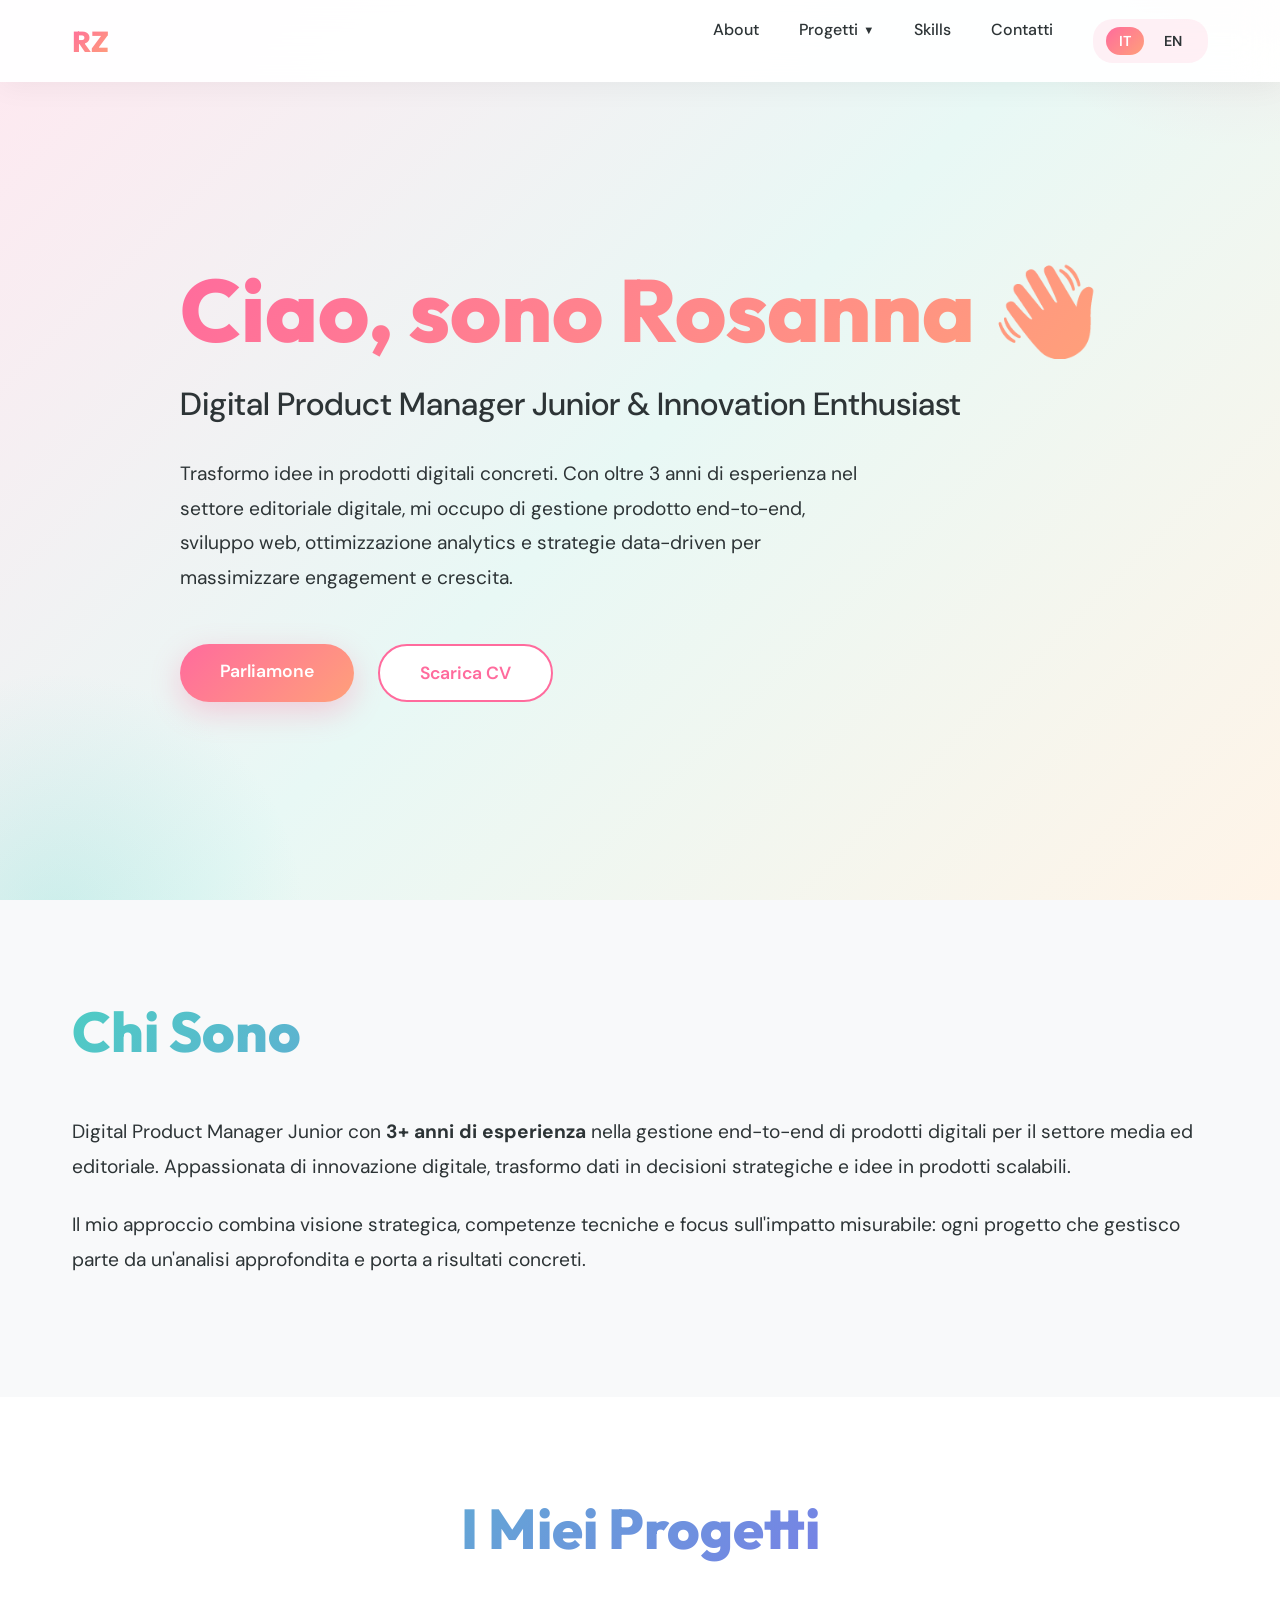
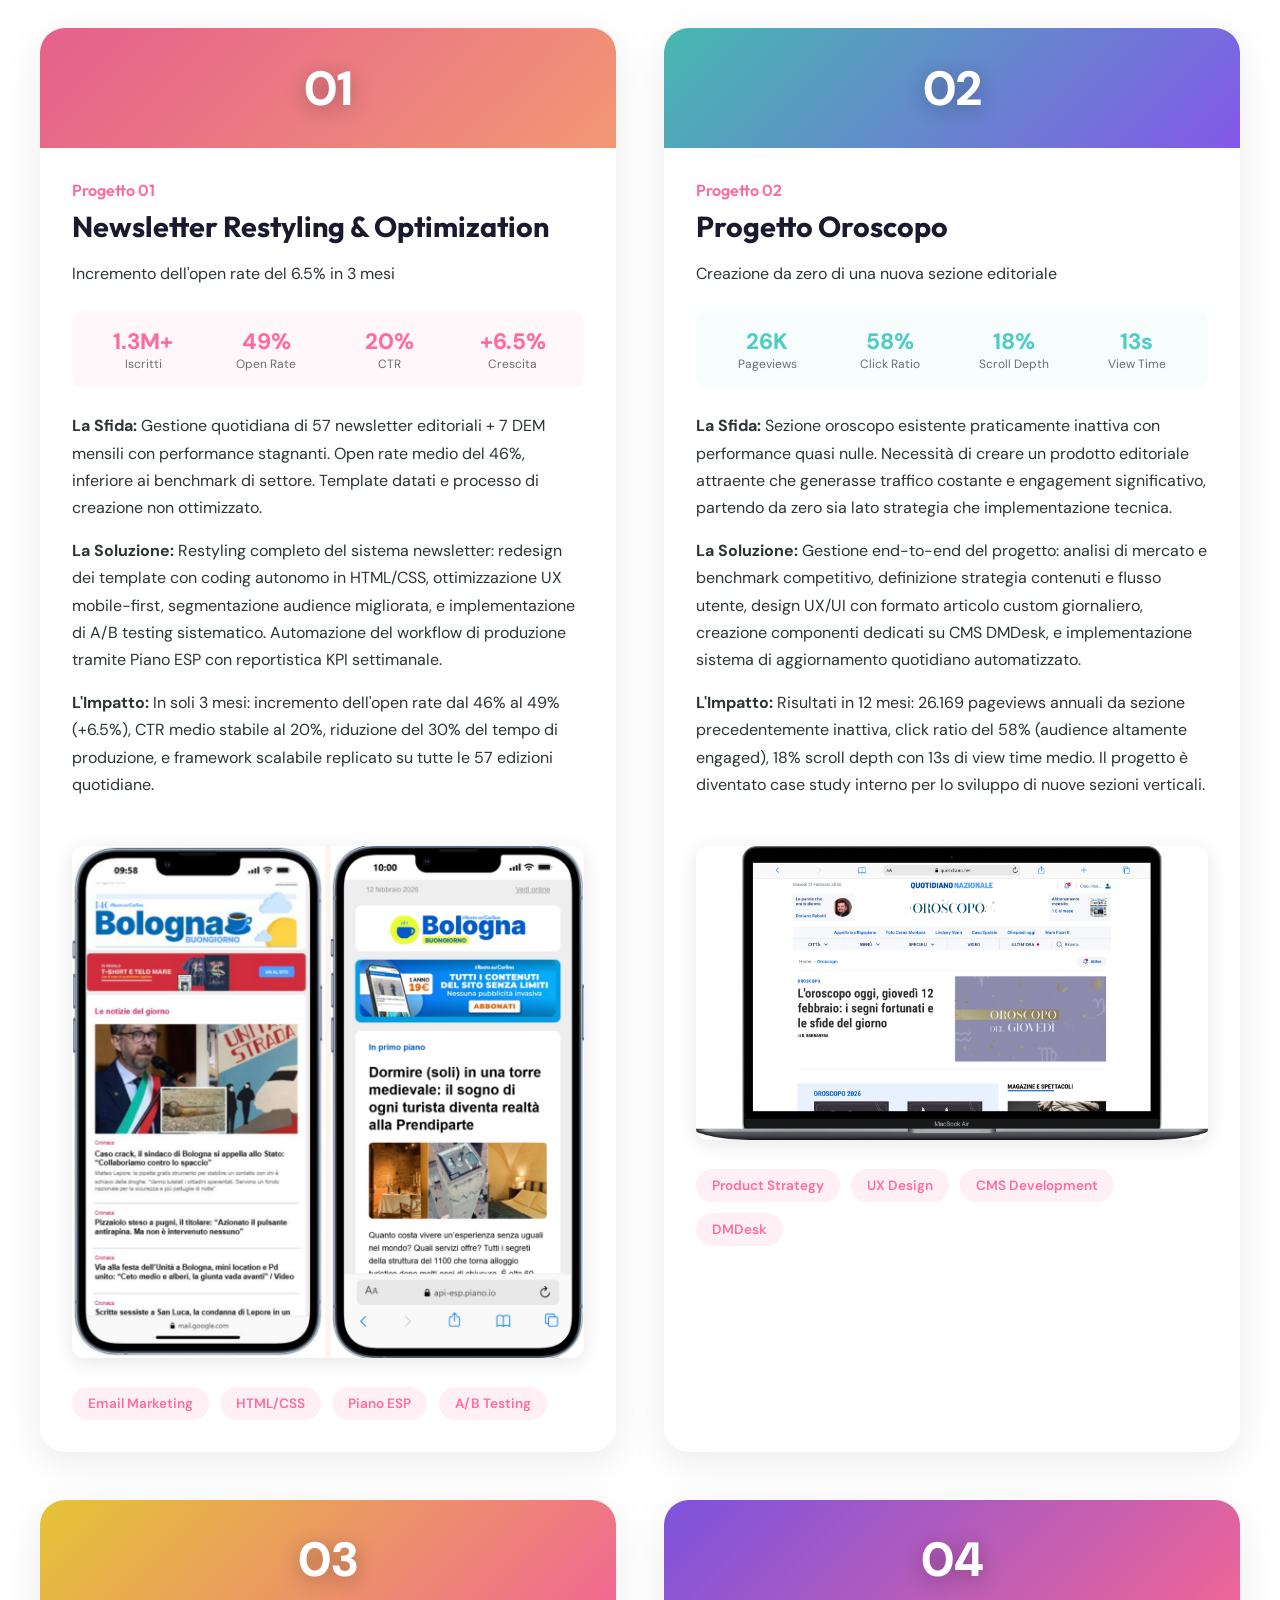
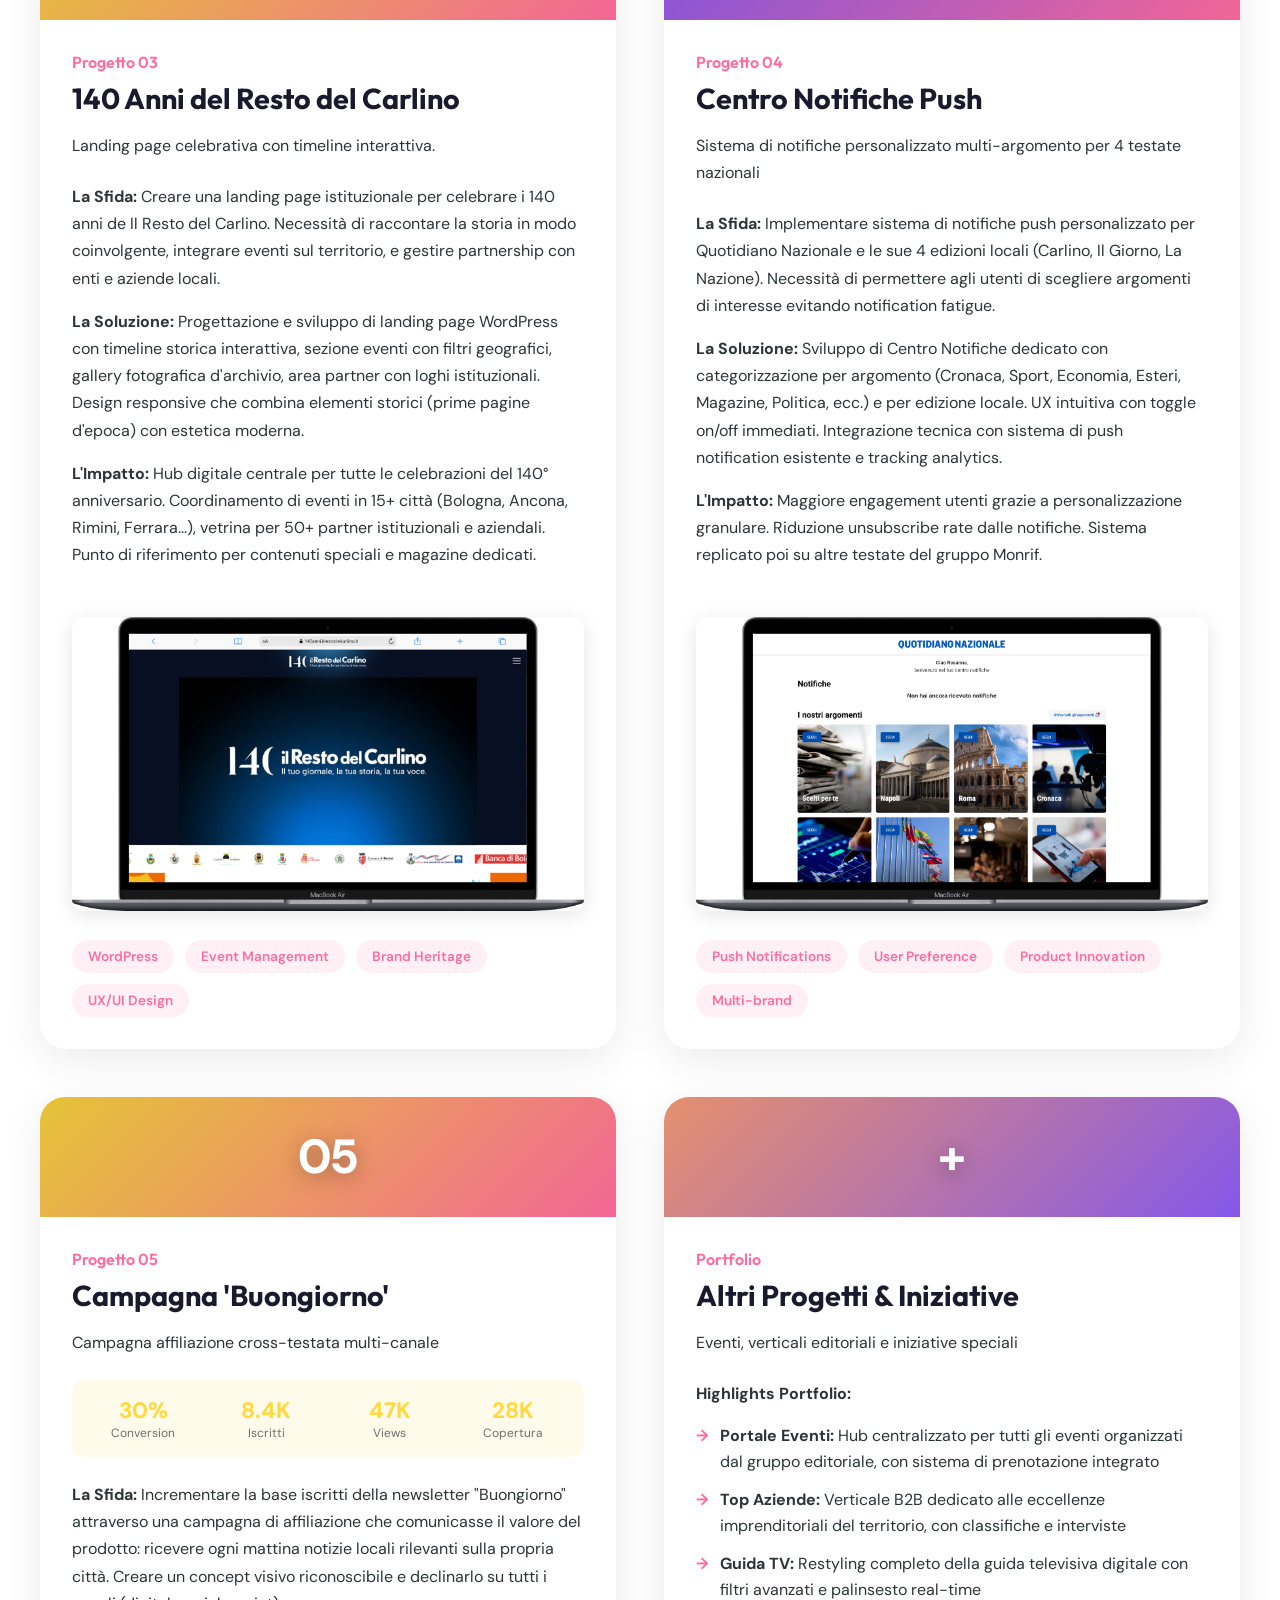
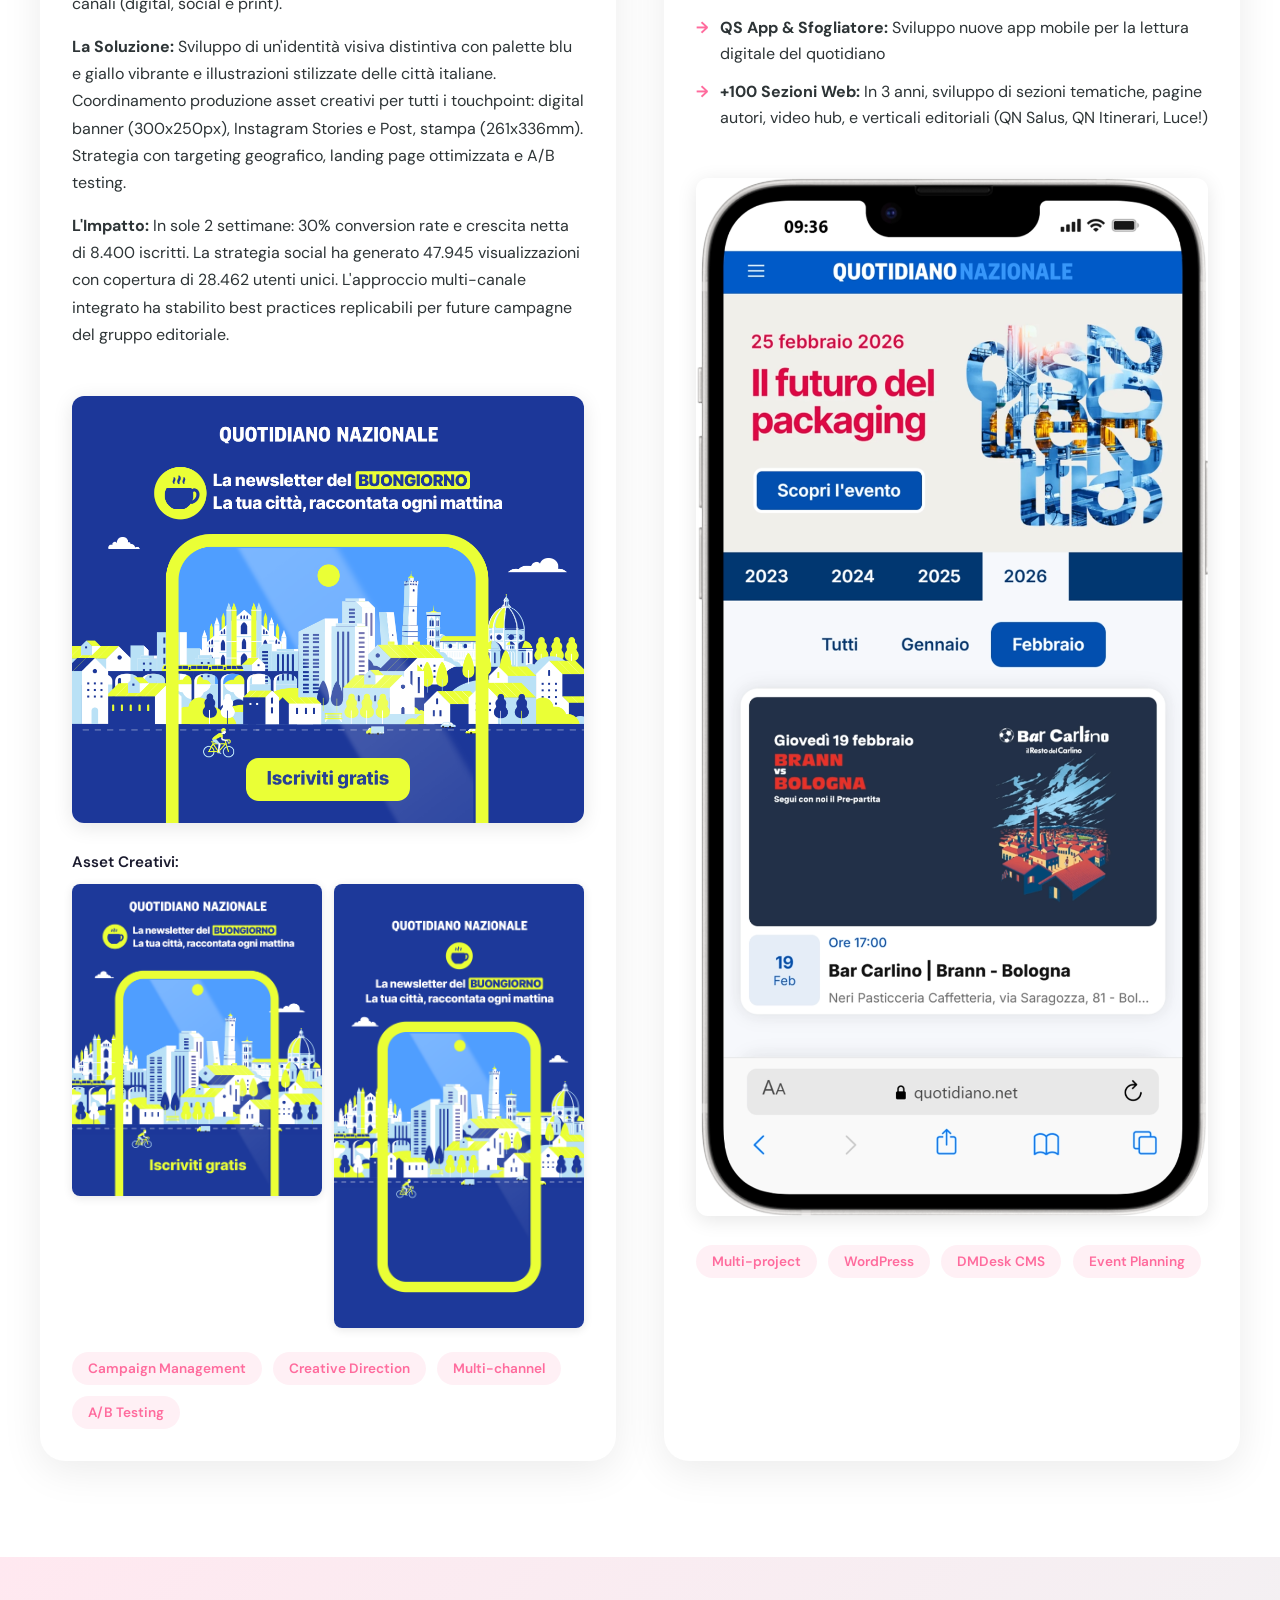
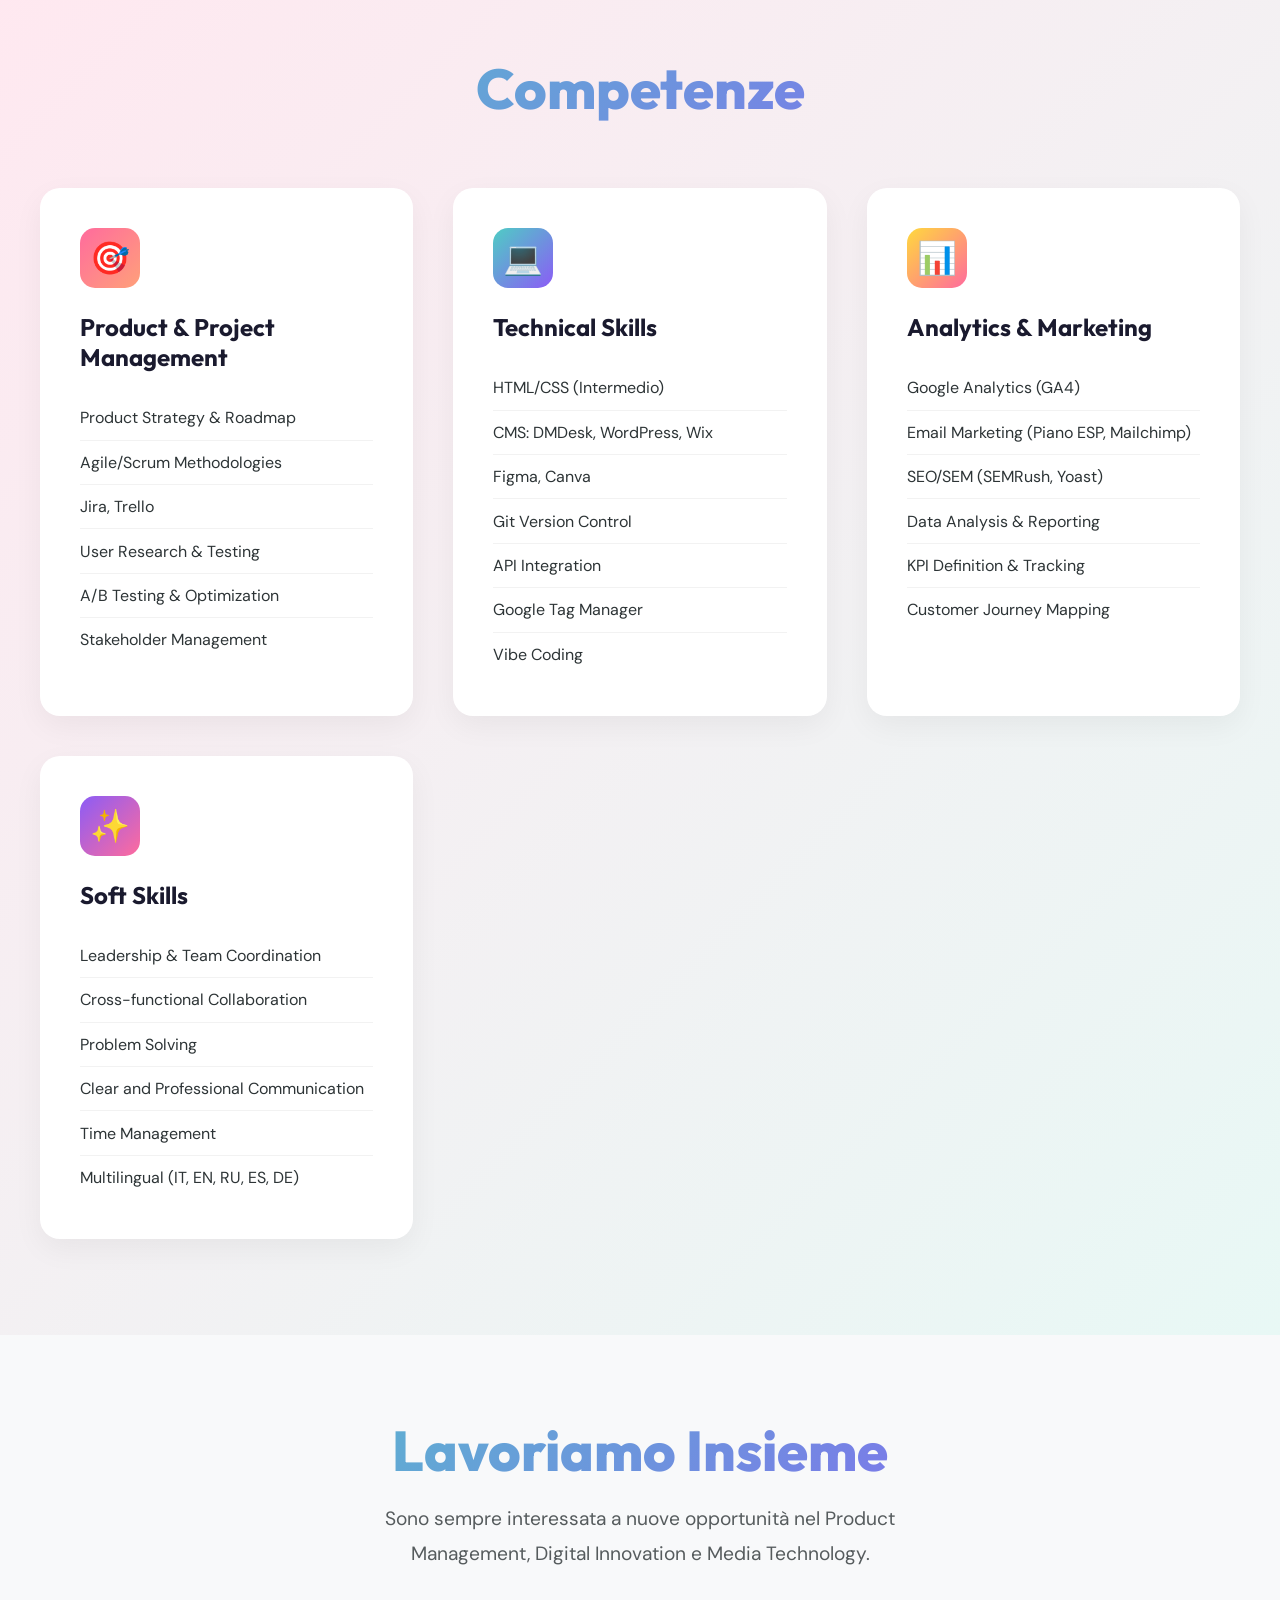
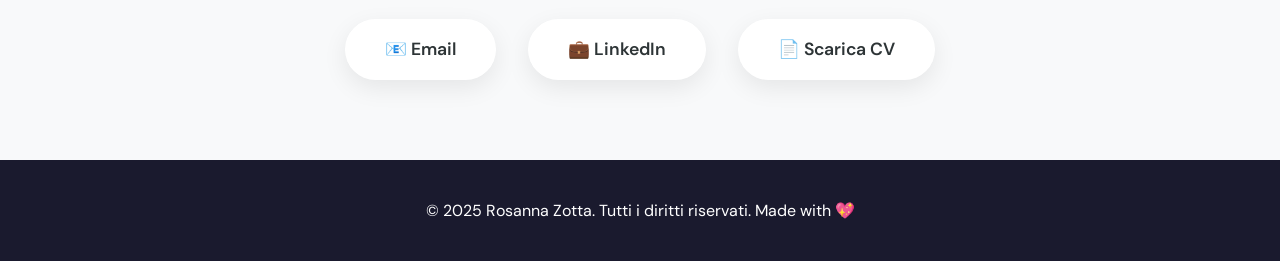
==== index.html @ 5c0426c4 "Update index.html" ====
<!DOCTYPE html>
<html lang="it">
<head>
    <meta charset="UTF-8">
    <meta name="viewport" content="width=device-width, initial-scale=1.0">
    <title>Rosanna Zotta - Digital Product Manager Junior Portfolio</title>
    <link rel="preconnect" href="https://fonts.googleapis.com">
    <link rel="preconnect" href="https://fonts.gstatic.com" crossorigin>
    <link href="https://fonts.googleapis.com/css2?family=DM+Sans:wght@400;500;700&family=Outfit:wght@400;600;800&display=swap" rel="stylesheet">
    <style>
        :root {
            --primary: #FF6B9D;
            --secondary: #4ECDC4;
            --accent: #FFA07A;
            --purple: #8B5CF6;
            --yellow: #FFD93D;
            --dark: #1a1a2e;
            --text: #2d3436;
            --light: #f8f9fa;
            --gradient-1: linear-gradient(135deg, #FF6B9D 0%, #FFA07A 100%);
            --gradient-2: linear-gradient(135deg, #4ECDC4 0%, #8B5CF6 100%);
            --gradient-3: linear-gradient(135deg, #FFD93D 0%, #FF6B9D 100%);
        }

        * {
            margin: 0;
            padding: 0;
            box-sizing: border-box;
        }

        html {
            scroll-behavior: smooth;
        }

        body {
            font-family: 'DM Sans', sans-serif;
            color: var(--text);
            background: var(--light);
            overflow-x: hidden;
        }

        /* Header Sticky con stile pop */
        header {
            position: fixed;
            top: 0;
            left: 0;
            right: 0;
            background: rgba(255, 255, 255, 0.95);
            backdrop-filter: blur(20px);
            z-index: 1000;
            padding: 1.2rem 0;
            box-shadow: 0 4px 30px rgba(0, 0, 0, 0.05);
            transition: all 0.3s ease;
        }

        header.scrolled {
            padding: 0.8rem 0;
            box-shadow: 0 4px 30px rgba(0, 0, 0, 0.1);
        }

        nav {
            max-width: 1200px;
            margin: 0 auto;
            padding: 0 2rem;
            display: flex;
            justify-content: space-between;
            align-items: center;
        }

        .logo {
            font-family: 'Outfit', sans-serif;
            font-size: 1.8rem;
            font-weight: 800;
            background: var(--gradient-1);
            -webkit-background-clip: text;
            -webkit-text-fill-color: transparent;
            background-clip: text;
            transition: transform 0.3s ease;
        }

        .logo:hover {
            transform: scale(1.05);
        }

        .nav-links {
            display: flex;
            gap: 2.5rem;
            list-style: none;
        }

        .nav-links a {
            text-decoration: none;
            color: var(--text);
            font-weight: 500;
            font-size: 1rem;
            position: relative;
            transition: color 0.3s ease;
        }

        .nav-links a::after {
            content: '';
            position: absolute;
            bottom: -5px;
            left: 0;
            width: 0;
            height: 3px;
            background: var(--gradient-1);
            transition: width 0.3s ease;
            border-radius: 10px;
        }

        .nav-links a:hover {
            color: var(--primary);
        }

        .nav-links a:hover::after {
            width: 100%;
        }
        /* Dropdown menu styling */
        .dropdown {
            position: relative;
        }

        .dropdown > a {
            cursor: pointer;
            display: flex;
            align-items: center;
            gap: 0.3rem;
        }

        .dropdown-arrow {
            font-size: 0.7rem;
            transition: transform 0.3s ease;
        }

        .dropdown:hover .dropdown-arrow {
            transform: rotate(180deg);
        }

        .dropdown-content {
            position: absolute;
            top: 100%;
            left: 50%;
            transform: translateX(-50%);
            background: white;
            min-width: 250px;
            box-shadow: 0 8px 40px rgba(0, 0, 0, 0.12);
            border-radius: 12px;
            padding: 0.8rem 0;
            margin-top: 1rem;
            opacity: 0;
            visibility: hidden;
            transition: all 0.3s ease;
        }

        .dropdown:hover .dropdown-content {
            opacity: 1;
            visibility: visible;
            margin-top: 0.5rem;
        }

        .dropdown-content a {
            display: block;
            padding: 0.8rem 1.5rem;
            color: var(--text);
            text-decoration: none;
            transition: all 0.3s ease;
            font-size: 0.95rem;
        }

        .dropdown-content a:hover {
            background: linear-gradient(90deg, rgba(255, 107, 157, 0.1) 0%, rgba(255, 160, 122, 0.1) 100%);
            color: var(--primary);
            padding-left: 2rem;
        }

        .dropdown-content a::after {
            display: none;
        }

        /* Language Switcher */
        .language-switcher {
            display: flex;
            gap: 0.5rem;
            align-items: center;
            background: rgba(255, 107, 157, 0.1);
            padding: 0.5rem 0.8rem;
            border-radius: 20px;
        }

        .language-switcher button {
            background: none;
            border: none;
            color: var(--text);
            font-weight: 600;
            font-size: 0.9rem;
            cursor: pointer;
            padding: 0.3rem 0.8rem;
            border-radius: 15px;
            transition: all 0.3s ease;
            font-family: 'DM Sans', sans-serif;
        }

        .language-switcher button.active {
            background: var(--gradient-1);
            color: white;
        }

        .language-switcher button:hover:not(.active) {
            background: rgba(255, 107, 157, 0.2);
        }

        /* Mobile Menu Toggle */
        .mobile-menu-toggle {
            display: none;
            background: none;
            border: none;
            font-size: 1.5rem;
            color: var(--text);
            cursor: pointer;
            padding: 0.5rem;
        }

        /* Responsive Mobile Styles */
        @media (max-width: 768px) {
            nav {
                padding: 0 1rem;
            }

            .logo {
                font-size: 1.4rem;
            }

            .mobile-menu-toggle {
                display: block;
            }

            .nav-links {
                position: fixed;
                top: 70px;
                left: 0;
                right: 0;
                background: rgba(255, 255, 255, 0.98);
                backdrop-filter: blur(20px);
                flex-direction: column;
                gap: 0;
                padding: 1rem 0;
                box-shadow: 0 8px 40px rgba(0, 0, 0, 0.1);
                transform: translateY(-100%);
                opacity: 0;
                visibility: hidden;
                transition: all 0.3s ease;
                align-items: stretch;
            }

            .nav-links.active {
                transform: translateY(0);
                opacity: 1;
                visibility: visible;
            }

            .nav-links li {
                width: 100%;
                text-align: center;
                border-bottom: 1px solid rgba(0, 0, 0, 0.05);
            }

            .nav-links a {
                display: block;
                padding: 1rem 2rem;
                width: 100%;
            }

            .dropdown-content {
                position: static;
                transform: none;
                box-shadow: none;
                margin-top: 0;
                opacity: 1;
                visibility: visible;
                display: none;
                background: rgba(255, 107, 157, 0.05);
            }

            .dropdown.active .dropdown-content {
                display: block;
            }

            .language-switcher {
                margin: 1rem auto;
            }
        }

        /* Hero Section - POP STYLE */
        .hero {
            min-height: 100vh;
            display: flex;
            align-items: center;
            padding: 8rem 2rem 4rem;
            background: linear-gradient(135deg, #FFE8F0 0%, #E8F8F5 50%, #FFF4E8 100%);
            position: relative;
            overflow: hidden;
        }

        .hero::before {
            content: '';
            position: absolute;
            top: -50%;
            right: -20%;
            width: 600px;
            height: 600px;
            background: radial-gradient(circle, rgba(255, 107, 157, 0.2) 0%, transparent 70%);
            border-radius: 50%;
            animation: float 20s ease-in-out infinite;
        }

        .hero::after {
            content: '';
            position: absolute;
            bottom: -30%;
            left: -15%;
            width: 500px;
            height: 500px;
            background: radial-gradient(circle, rgba(78, 205, 196, 0.2) 0%, transparent 70%);
            border-radius: 50%;
            animation: float 25s ease-in-out infinite reverse;
        }

        @keyframes float {
            0%, 100% { transform: translate(0, 0) rotate(0deg); }
            50% { transform: translate(50px, 50px) rotate(10deg); }
        }

        .hero-content {
            max-width: 1200px;
            margin: 0 auto;
            position: relative;
            z-index: 10;
        }

        .hero h1 {
            font-family: 'Outfit', sans-serif;
            font-size: clamp(3rem, 8vw, 5.5rem);
            font-weight: 800;
            line-height: 1.1;
            margin-bottom: 1.5rem;
            background: var(--gradient-1);
            -webkit-background-clip: text;
            -webkit-text-fill-color: transparent;
            background-clip: text;
            animation: slideUp 1s ease-out;
        }

        @keyframes slideUp {
            from {
                opacity: 0;
                transform: translateY(50px);
            }
            to {
                opacity: 1;
                transform: translateY(0);
            }
        }

        .hero .subtitle {
            font-size: clamp(1.3rem, 3vw, 2rem);
            margin-bottom: 2rem;
            color: var(--text);
            font-weight: 500;
            animation: slideUp 1s ease-out 0.2s both;
        }

        .hero .description {
            font-size: 1.2rem;
            line-height: 1.8;
            max-width: 700px;
            margin-bottom: 3rem;
            opacity: 0.8;
            animation: slideUp 1s ease-out 0.4s both;
        }

        .cta-buttons {
            display: flex;
            gap: 1.5rem;
            flex-wrap: wrap;
            animation: slideUp 1s ease-out 0.6s both;
        }

        .btn {
            padding: 1rem 2.5rem;
            border-radius: 50px;
            font-weight: 600;
            font-size: 1.1rem;
            text-decoration: none;
            transition: all 0.3s ease;
            display: inline-block;
            cursor: pointer;
            border: none;
        }

        .btn-primary {
            background: var(--gradient-1);
            color: white;
            box-shadow: 0 10px 30px rgba(255, 107, 157, 0.3);
        }

        .btn-primary:hover {
            transform: translateY(-3px);
            box-shadow: 0 15px 40px rgba(255, 107, 157, 0.4);
        }

        .btn-secondary {
            background: white;
            color: var(--primary);
            border: 2px solid var(--primary);
        }

        .btn-secondary:hover {
            background: var(--primary);
            color: white;
            transform: translateY(-3px);
        }

        /* About Section */
        .about {
            padding: 6rem 2rem;
            max-width: 1200px;
            margin: 0 auto;
        }

        .section-title {
            font-family: 'Outfit', sans-serif;
            font-size: clamp(2.5rem, 5vw, 3.5rem);
            font-weight: 800;
            margin-bottom: 1rem;
            background: var(--gradient-2);
            -webkit-background-clip: text;
            -webkit-text-fill-color: transparent;
            background-clip: text;
        }

        .about-content {
            display: grid;
            grid-template-columns: 1fr;
            gap: 3rem;
            margin-top: 3rem;
        }

        .about-text {
            font-size: 1.2rem;
            line-height: 1.8;
            color: var(--text);
        }

        .about-text p {
            margin-bottom: 1.5rem;
        }

        /* Projects Section */
        .projects {
            padding: 6rem 2rem;
            background: white;
        }

        .projects-grid {
            max-width: 1200px;
            margin: 4rem auto 0;
            display: grid;
            grid-template-columns: repeat(auto-fit, minmax(380px, 1fr));
            gap: 3rem;
        }

        .project-card {
            background: white;
            border-radius: 25px;
            overflow: hidden;
            box-shadow: 0 10px 40px rgba(0, 0, 0, 0.08);
            transition: all 0.4s cubic-bezier(0.175, 0.885, 0.32, 1.275);
            position: relative;
            display: flex;
            flex-direction: column;
        }

        .project-card::before {
            content: '';
            position: absolute;
            top: 0;
            left: 0;
            right: 0;
            height: 6px;
            background: var(--gradient-1);
            transform: scaleX(0);
            transform-origin: left;
            transition: transform 0.4s ease;
            z-index: 1;
        }

        .project-card:hover::before {
            transform: scaleX(1);
        }

        .project-card:hover {
            transform: translateY(-10px);
            box-shadow: 0 20px 60px rgba(0, 0, 0, 0.15);
        }

        .project-image {
            width: 100%;
            height: 120px;
            background: var(--gradient-1);
            background-size: cover;
            background-position: center center;
            background-repeat: no-repeat;
            display: flex;
            align-items: center;
            justify-content: center;
            color: white;
            font-size: 3rem;
            font-weight: 800;
            position: relative;
            overflow: hidden;
        }

        .project-image::after {
            content: '';
            position: absolute;
            inset: 0;
            background: linear-gradient(135deg, rgba(0, 0, 0, 0.1) 0%, rgba(0, 0, 0, 0.05) 100%);
        }

        .project-number-overlay {
            position: relative;
            z-index: 10;
            text-shadow: 0 4px 20px rgba(0, 0, 0, 0.3);
        }
        
        .project-img {
            width: 100%;
            border-radius: 12px;
            margin: 1.5rem 0;
            box-shadow: 0 4px 20px rgba(0, 0, 0, 0.1);
            transition: transform 0.3s ease;
        }
        
        .project-img:hover {
            transform: scale(1.02);
        }

        .project-content {
            padding: 2rem;
        }

        .project-number {
            font-family: 'Outfit', sans-serif;
            font-size: 1rem;
            font-weight: 600;
            color: var(--primary);
            margin-bottom: 0.5rem;
        }

        .project-title {
            font-family: 'Outfit', sans-serif;
            font-size: 1.8rem;
            font-weight: 700;
            margin-bottom: 1rem;
            color: var(--dark);
        }

        .project-description {
            color: var(--text);
            line-height: 1.7;
            margin-bottom: 1.5rem;
        }

        .project-tags {
            display: flex;
            flex-wrap: wrap;
            gap: 0.7rem;
        }

        .tag {
            padding: 0.5rem 1rem;
            background: rgba(255, 107, 157, 0.1);
            color: var(--primary);
            border-radius: 20px;
            font-size: 0.85rem;
            font-weight: 600;
        }

        /* Skills Section */
        .skills {
            padding: 6rem 2rem;
            background: linear-gradient(135deg, #FFE8F0 0%, #E8F8F5 100%);
        }

        .skills-container {
            max-width: 1200px;
            margin: 4rem auto 0;
            display: grid;
            grid-template-columns: repeat(auto-fit, minmax(280px, 1fr));
            gap: 2.5rem;
        }

        .skill-category {
            background: white;
            padding: 2.5rem;
            border-radius: 20px;
            box-shadow: 0 10px 30px rgba(0, 0, 0, 0.05);
            transition: transform 0.3s ease;
        }

        .skill-category:hover {
            transform: translateY(-5px);
        }

        .skill-icon {
            width: 60px;
            height: 60px;
            border-radius: 15px;
            background: var(--gradient-1);
            display: flex;
            align-items: center;
            justify-content: center;
            margin-bottom: 1.5rem;
            font-size: 2rem;
        }

        .skill-category:nth-child(2) .skill-icon {
            background: var(--gradient-2);
        }

        .skill-category:nth-child(3) .skill-icon {
            background: var(--gradient-3);
        }

        .skill-category:nth-child(4) .skill-icon {
            background: linear-gradient(135deg, #8B5CF6 0%, #FF6B9D 100%);
        }

        .skill-category h3 {
            font-family: 'Outfit', sans-serif;
            font-size: 1.5rem;
            font-weight: 700;
            margin-bottom: 1.5rem;
            color: var(--dark);
        }

                .skill-list {
            list-style: none;
        }

        .skill-list li {
            padding: 0.7rem 0;
            border-bottom: 1px solid rgba(0, 0, 0, 0.05);
            color: var(--text);
            font-size: 1rem;
            transition: all 0.3s ease;
        }

        .skill-list li:last-child {
            border-bottom: none;
        }

        .skill-list li:hover {
            padding-left: 1rem;
            color: var(--primary);
        }

        /* Contact Section */
        .contact {
            text-align: center;
            padding: 5rem 2rem;
        }

        .contact p {
            font-size: 1.2rem;
            max-width: 600px;
            margin: 0 auto 3rem;
            line-height: 1.8;
            opacity: 0.8;
        }

        .contact-links {
            display: flex;
            justify-content: center;
            gap: 2rem;
            flex-wrap: wrap;
        }

        .contact-link {
            display: inline-flex;
            align-items: center;
            gap: 0.5rem;
            padding: 1.2rem 2.5rem;
            background: white;
            color: var(--text);
            text-decoration: none;
            border-radius: 50px;
            font-weight: 600;
            font-size: 1.1rem;
            box-shadow: 0 8px 25px rgba(0, 0, 0, 0.08);
            transition: all 0.3s ease;
        }

        .contact-link:hover {
            transform: translateY(-5px);
            box-shadow: 0 12px 35px rgba(0, 0, 0, 0.15);
            background: var(--gradient-1);
            color: white;
        }

        /* Footer */
        footer {
            background: var(--dark);
            color: white;
            text-align: center;
            padding: 2.5rem;
            font-size: 1rem;
        }

        /* Back to Top Button */
        .back-to-top {
            position: fixed;
            bottom: 30px;
            right: 30px;
            width: 50px;
            height: 50px;
            background: var(--gradient-1);
            border: none;
            border-radius: 50%;
            color: white;
            font-size: 1.5rem;
            cursor: pointer;
            opacity: 0;
            visibility: hidden;
            transition: all 0.3s ease;
            box-shadow: 0 4px 20px rgba(255, 107, 157, 0.4);
            z-index: 999;
            display: flex;
            align-items: center;
            justify-content: center;
        }

        .back-to-top.visible {
            opacity: 1;
            visibility: visible;
        }

        .back-to-top:hover {
            transform: translateY(-5px);
            box-shadow: 0 6px 30px rgba(255, 107, 157, 0.6);
        }

        .back-to-top:active {
            transform: translateY(-2px);
        }

        /* Responsive */
        @media (max-width: 768px) {
            .nav-links {
                gap: 1.5rem;
            }

            .dropdown-content {
                left: 0;
                transform: translateX(0);
                right: 0;
            }

            .hero {
                padding: 6rem 1.5rem 3rem;
            }

            .cta-buttons {
                flex-direction: column;
            }

            .btn {
                text-align: center;
            }

            .projects-grid {
                grid-template-columns: 1fr;
            }

            .back-to-top {
                bottom: 20px;
                right: 20px;
                width: 45px;
                height: 45px;
                font-size: 1.3rem;
            }
        }

        /* Smooth scroll animation */
        section {
            opacity: 0;
            animation: fadeIn 1s ease-out forwards;
        }

        @keyframes fadeIn {
            to {
                opacity: 1;
            }
        }

        /* Decorative elements */
        .blob-1, .blob-2 {
            position: absolute;
            border-radius: 50%;
            filter: blur(80px);
            opacity: 0.3;
            pointer-events: none;
        }

        .blob-1 {
            width: 400px;
            height: 400px;
            background: var(--primary);
            top: 20%;
            right: -10%;
            animation: blob-float 20s ease-in-out infinite;
        }

        .blob-2 {
            width: 350px;
            height: 350px;
            background: var(--secondary);
            bottom: 10%;
            left: -10%;
            animation: blob-float 25s ease-in-out infinite reverse;
        }

        @keyframes blob-float {
            0%, 100% { transform: translate(0, 0) scale(1); }
            50% { transform: translate(50px, 30px) scale(1.1); }
        }
    </style>
</head>
<body>
    <!-- Header -->
    <header id="header">
        <nav>
            <div class="logo">RZ</div>
            <button class="mobile-menu-toggle" onclick="toggleMobileMenu()">☰</button>
            <ul class="nav-links" id="navLinks">
                <li><a href="#about" data-it="About" data-en="About">About</a></li>
                <li class="dropdown" id="projectsDropdown">
                    <a href="#work" onclick="toggleDropdown(event)">
                        <span data-it="Progetti" data-en="Projects">Progetti</span>
                        <span class="dropdown-arrow">▼</span>
                    </a>
                    <div class="dropdown-content">
                        <a href="https://www.quotidiano.net/oroscopo" target="_blank">Oroscopo</a>
                        <a href="https://topaziende.quotidiano.net/" target="_blank">Top Aziende</a>
                        <a href="https://www.quotidiano.net/eventi" target="_blank">Eventi</a>
                        <a href="https://140anni.ilrestodelcarlino.it/" target="_blank">140 Anni Il Resto del Carlino</a>
                        <a href="https://www.quotidiano.net/centro-notifiche" target="_blank">Centro Notifiche</a>
                        <a href="https://www.quotidiano.net/luce/" target="_blank">Luce!</a>
                        <a href="https://www.quotidiano.net/itinerari/" target="_blank">Itinerari</a>
                        <a href="https://www.quotidiano.net/salute" target="_blank">Salute</a>
                        <a href="https://guidatv.quotidiano.net/" target="_blank">Guida TV</a>
                    </div>
                </li>
                <li><a href="#skills" data-it="Skills" data-en="Skills">Skills</a></li>
                <li><a href="#contact" data-it="Contatti" data-en="Contact">Contatti</a></li>
                <li class="language-switcher">
                    <button onclick="switchLanguage('it')" class="lang-btn active" data-lang="it">IT</button>
                    <button onclick="switchLanguage('en')" class="lang-btn" data-lang="en">EN</button>
                </li>
            </ul>
        </nav>
    </header>

    <!-- Hero Section -->
    <section class="hero" id="about">
        <div class="hero-content">
            <h1 data-it="Ciao, sono Rosanna 👋" data-en="Hi, I'm Rosanna 👋">Ciao, sono Rosanna 👋</h1>
            <p class="subtitle" data-it="Digital Product Manager Junior & Innovation Enthusiast" data-en="Digital Product Manager & Innovation Enthusiast">Digital Product Manager Junior & Innovation Enthusiast</p>
            <p class="description" data-it="Trasformo idee in prodotti digitali concreti. Con oltre 3 anni di esperienza nel settore editoriale digitale, mi occupo di gestione prodotto end-to-end, sviluppo web, ottimizzazione analytics e strategie data-driven per massimizzare engagement e crescita." data-en="I transform ideas into concrete digital products. With over 3 years of experience in digital publishing, I handle end-to-end product management, web development, analytics optimization, and data-driven strategies to maximize engagement and growth.">
                Trasformo idee in prodotti digitali concreti. Con oltre 3 anni di esperienza nel settore editoriale digitale, mi occupo di gestione prodotto end-to-end, sviluppo web, ottimizzazione analytics e strategie data-driven per massimizzare engagement e crescita.
            </p>
            <div class="cta-buttons">
                <a href="#contact" class="btn btn-primary" data-it="Parliamone" data-en="Let's Talk">Parliamone</a>
                <a href="Rosanna_Zotta_CV.pdf" class="btn btn-secondary" download data-it="Scarica CV" data-en="Download CV">Scarica CV</a>
            </div>
        </div>
    </section>

    <!-- About Section -->
    <section class="about" id="about">
        <h2 class="section-title" data-it="Chi Sono" data-en="About Me">Chi Sono</h2>
        <div class="about-content">
            <div class="about-text">
                <p data-it="Digital Product Manager Junior con <strong>3+ anni di esperienza</strong> nella gestione end-to-end di prodotti digitali per il settore media ed editoriale. Appassionata di innovazione digitale, trasformo dati in decisioni strategiche e idee in prodotti scalabili." data-en="Junior Digital Product Manager with <strong>3+ years of experience</strong> in end-to-end management of digital products for the media and publishing sector. Passionate about digital innovation, I transform data into strategic decisions and ideas into scalable products.">Digital Product Manager Junior con <strong>3+ anni di esperienza</strong> nella gestione end-to-end di prodotti digitali per il settore media ed editoriale. Appassionata di innovazione digitale, trasformo dati in decisioni strategiche e idee in prodotti scalabili.</p>
                <p data-it="Il mio approccio combina visione strategica, competenze tecniche e focus sull'impatto misurabile: ogni progetto che gestisco parte da un'analisi approfondita e porta a risultati concreti." data-en="My approach combines strategic vision, technical skills and focus on measurable impact: every project I manage starts from in-depth analysis and leads to concrete results.">Il mio approccio combina visione strategica, competenze tecniche e focus sull'impatto misurabile: ogni progetto che gestisco parte da un'analisi approfondita e porta a risultati concreti.</p>
            </div>
        </div>
    </section>

    <!-- Projects Section -->
    <section class="projects" id="work">
        <h2 class="section-title" style="text-align: center;" data-it="I Miei Progetti" data-en="My Projects">I Miei Progetti</h2>
        
        <div class="projects-grid">
            <div class="project-card">
                <div class="project-image" style="background: var(--gradient-1);">
                    <div class="project-number-overlay">01</div>
                </div>
                <div class="project-content">
                    <div class="project-number" data-it="Progetto 01" data-en="Project 01">Progetto 01</div>
                    <h3 class="project-title">Newsletter Restyling & Optimization</h3>
                    <p class="project-description" data-it="Incremento dell'open rate del 6.5% in 3 mesi" data-en="6.5% open rate increase in 3 months">Incremento dell'open rate del 6.5% in 3 mesi</p>
                    
                    <div style="display: grid; grid-template-columns: repeat(4, 1fr); gap: 0.8rem; margin-bottom: 1.5rem; padding: 1rem; background: rgba(255, 107, 157, 0.05); border-radius: 12px;">
                        <div style="text-align: center;">
                            <div style="font-size: 1.4rem; font-weight: 800; color: var(--primary);">1.3M+</div>
                            <div style="font-size: 0.75rem; color: var(--text); opacity: 0.7;" data-it="Iscritti" data-en="Subscribers">Iscritti</div>
                        </div>
                        <div style="text-align: center;">
                            <div style="font-size: 1.4rem; font-weight: 800; color: var(--primary);">49%</div>
                            <div style="font-size: 0.75rem; color: var(--text); opacity: 0.7;">Open Rate</div>
                        </div>
                        <div style="text-align: center;">
                            <div style="font-size: 1.4rem; font-weight: 800; color: var(--primary);">20%</div>
                            <div style="font-size: 0.75rem; color: var(--text); opacity: 0.7;">CTR</div>
                        </div>
                        <div style="text-align: center;">
                            <div style="font-size: 1.4rem; font-weight: 800; color: var(--primary);">+6.5%</div>
                            <div style="font-size: 0.75rem; color: var(--text); opacity: 0.7;" data-it="Crescita" data-en="Growth">Crescita</div>
                        </div>
                    </div>

                    <p style="margin-bottom: 1rem; line-height: 1.7;" data-it="<strong>La Sfida:</strong> Gestione quotidiana di 57 newsletter editoriali + 7 DEM mensili con performance stagnanti. Open rate medio del 46%, inferiore ai benchmark di settore. Template datati e processo di creazione non ottimizzato." data-en="<strong>The Challenge:</strong> Daily management of 57 editorial newsletters + 7 monthly DEMs with stagnant performance. Average open rate of 46%, below industry benchmarks. Outdated templates and non-optimized creation process."><strong>La Sfida:</strong> Gestione quotidiana di 57 newsletter editoriali + 7 DEM mensili con performance stagnanti. Open rate medio del 46%, inferiore ai benchmark di settore. Template datati e processo di creazione non ottimizzato.</p>
                    
                    <p style="margin-bottom: 1rem; line-height: 1.7;" data-it="<strong>La Soluzione:</strong> Restyling completo del sistema newsletter: redesign dei template con coding autonomo in HTML/CSS, ottimizzazione UX mobile-first, segmentazione audience migliorata, e implementazione di A/B testing sistematico. Automazione del workflow di produzione tramite Piano ESP con reportistica KPI settimanale." data-en="<strong>The Solution:</strong> Complete newsletter system restyling: template redesign with autonomous HTML/CSS coding, mobile-first UX optimization, improved audience segmentation, and systematic A/B testing implementation. Production workflow automation via Piano ESP with weekly KPI reporting."><strong>La Soluzione:</strong> Restyling completo del sistema newsletter: redesign dei template con coding autonomo in HTML/CSS, ottimizzazione UX mobile-first, segmentazione audience migliorata, e implementazione di A/B testing sistematico. Automazione del workflow di produzione tramite Piano ESP con reportistica KPI settimanale.</p>
                    
                    <p style="margin-bottom: 1.5rem; line-height: 1.7;" data-it="<strong>L'Impatto:</strong> In soli 3 mesi: incremento dell'open rate dal 46% al 49% (+6.5%), CTR medio stabile al 20%, riduzione del 30% del tempo di produzione, e framework scalabile replicato su tutte le 57 edizioni quotidiane." data-en="<strong>The Impact:</strong> In just 3 months: open rate increase from 46% to 49% (+6.5%), stable average CTR at 20%, 30% reduction in production time, and scalable framework replicated across all 57 daily editions."><strong>L'Impatto:</strong> In soli 3 mesi: incremento dell'open rate dal 46% al 49% (+6.5%), CTR medio stabile al 20%, riduzione del 30% del tempo di produzione, e framework scalabile replicato su tutte le 57 edizioni quotidiane.</p>
                    <img src="newsletter.png" alt="Newsletter Restyling" class="project-img">
                    <div class="project-tags">
                        <span class="tag">Email Marketing</span>
                        <span class="tag">HTML/CSS</span>
                        <span class="tag">Piano ESP</span>
                        <span class="tag">A/B Testing</span>
                    </div>
                </div>
            </div>

            <div class="project-card">
                <div class="project-image" style="background: var(--gradient-2);">
                    <div class="project-number-overlay">02</div>
                </div>
                <div class="project-content">
                    <div class="project-number" data-it="Progetto 02" data-en="Project 02">Progetto 02</div>
                    <h3 class="project-title" data-it="Progetto Oroscopo" data-en="Horoscope Project">Progetto Oroscopo</h3>
                    <p class="project-description" data-it="Creazione da zero di una nuova sezione editoriale" data-en="Creation from scratch of a new editorial section">Creazione da zero di una nuova sezione editoriale</p>
                    
                    <div style="display: grid; grid-template-columns: repeat(4, 1fr); gap: 0.8rem; margin-bottom: 1.5rem; padding: 1rem; background: rgba(78, 205, 196, 0.05); border-radius: 12px;">
                        <div style="text-align: center;">
                            <div style="font-size: 1.4rem; font-weight: 800; color: var(--secondary);">26K</div>
                            <div style="font-size: 0.75rem; color: var(--text); opacity: 0.7;">Pageviews</div>
                        </div>
                        <div style="text-align: center;">
                            <div style="font-size: 1.4rem; font-weight: 800; color: var(--secondary);">58%</div>
                            <div style="font-size: 0.75rem; color: var(--text); opacity: 0.7;">Click Ratio</div>
                        </div>
                        <div style="text-align: center;">
                            <div style="font-size: 1.4rem; font-weight: 800; color: var(--secondary);">18%</div>
                            <div style="font-size: 0.75rem; color: var(--text); opacity: 0.7;">Scroll Depth</div>
                        </div>
                        <div style="text-align: center;">
                            <div style="font-size: 1.4rem; font-weight: 800; color: var(--secondary);">13s</div>
                            <div style="font-size: 0.75rem; color: var(--text); opacity: 0.7;">View Time</div>
                        </div>
                    </div>
                     <p style="margin-bottom: 1rem; line-height: 1.7;" data-it="<strong>La Sfida:</strong> Sezione oroscopo esistente praticamente inattiva con performance quasi nulle. Necessità di creare un prodotto editoriale attraente che generasse traffico costante e engagement significativo, partendo da zero sia lato strategia che implementazione tecnica." data-en="<strong>The Challenge:</strong> Existing horoscope section practically inactive with almost zero performance. Need to create an attractive editorial product that generated constant traffic and significant engagement, starting from scratch both strategy and technical implementation."><strong>La Sfida:</strong> Sezione oroscopo esistente praticamente inattiva con performance quasi nulle. Necessità di creare un prodotto editoriale attraente che generasse traffico costante e engagement significativo, partendo da zero sia lato strategia che implementazione tecnica.</p>
                    
                    <p style="margin-bottom: 1rem; line-height: 1.7;" data-it="<strong>La Soluzione:</strong> Gestione end-to-end del progetto: analisi di mercato e benchmark competitivo, definizione strategia contenuti e flusso utente, design UX/UI con formato articolo custom giornaliero, creazione componenti dedicati su CMS DMDesk, e implementazione sistema di aggiornamento quotidiano automatizzato." data-en="<strong>The Solution:</strong> End-to-end project management: market analysis and competitive benchmarking, content strategy and user flow definition, UX/UI design with custom daily article format, dedicated components creation on DMDesk CMS, and automated daily update system implementation."><strong>La Soluzione:</strong> Gestione end-to-end del progetto: analisi di mercato e benchmark competitivo, definizione strategia contenuti e flusso utente, design UX/UI con formato articolo custom giornaliero, creazione componenti dedicati su CMS DMDesk, e implementazione sistema di aggiornamento quotidiano automatizzato.</p>
                    
                    <p style="margin-bottom: 1.5rem; line-height: 1.7;" data-it="<strong>L'Impatto:</strong> Risultati in 12 mesi: 26.169 pageviews annuali da sezione precedentemente inattiva, click ratio del 58% (audience altamente engaged), 18% scroll depth con 13s di view time medio. Il progetto è diventato case study interno per lo sviluppo di nuove sezioni verticali." data-en="<strong>The Impact:</strong> Results in 12 months: 26,169 annual pageviews from previously inactive section, 58% click ratio (highly engaged audience), 18% scroll depth with 13s average view time. The project became an internal case study for developing new vertical sections."><strong>L'Impatto:</strong> Risultati in 12 mesi: 26.169 pageviews annuali da sezione precedentemente inattiva, click ratio del 58% (audience altamente engaged), 18% scroll depth con 13s di view time medio. Il progetto è diventato case study interno per lo sviluppo di nuove sezioni verticali.</p>
                    
                     <img src="oroscopo.png" alt="Sezione Oroscopo" class="project-img">
                    <div class="project-tags">
                        <span class="tag">Product Strategy</span>
                        <span class="tag">UX Design</span>
                        <span class="tag">CMS Development</span>
                        <span class="tag">DMDesk</span>
                    </div>
                </div>
            </div>

            <div class="project-card">
                <div class="project-image" style="background: var(--gradient-3);">
                    <div class="project-number-overlay">03</div>
                </div>
                <div class="project-content">
                    <div class="project-number" data-it="Progetto 03" data-en="Project 03">Progetto 03</div>
                    <h3 class="project-title" data-it="140 Anni del Resto del Carlino" data-en="140 Years of Il Resto del Carlino">140 Anni del Resto del Carlino</h3>
                    <p class="project-description" data-it="Landing page celebrativa con timeline interattiva." data-en="Celebratory landing page with interactive timeline.">Landing page celebrativa con timeline interattiva.</p>                  
                    <p style="margin: 1.5rem 0 1rem; line-height: 1.7;" data-it="<strong>La Sfida:</strong> Creare una landing page istituzionale per celebrare i 140 anni de Il Resto del Carlino. Necessità di raccontare la storia in modo coinvolgente, integrare eventi sul territorio, e gestire partnership con enti e aziende locali." data-en="<strong>The Challenge:</strong> Create an institutional landing page to celebrate 140 years of Il Resto del Carlino. Need to tell the story engagingly, integrate local events, and manage partnerships with local institutions and companies."><strong>La Sfida:</strong> Creare una landing page istituzionale per celebrare i 140 anni de Il Resto del Carlino. Necessità di raccontare la storia in modo coinvolgente, integrare eventi sul territorio, e gestire partnership con enti e aziende locali.</p>
                    
                    <p style="margin-bottom: 1rem; line-height: 1.7;" data-it="<strong>La Soluzione:</strong> Progettazione e sviluppo di landing page WordPress con timeline storica interattiva, sezione eventi con filtri geografici, gallery fotografica d'archivio, area partner con loghi istituzionali. Design responsive che combina elementi storici (prime pagine d'epoca) con estetica moderna." data-en="<strong>The Solution:</strong> Design and development of WordPress landing page with interactive historical timeline, events section with geographic filters, archival photo gallery, partner area with institutional logos. Responsive design combining historical elements (vintage front pages) with modern aesthetics."><strong>La Soluzione:</strong> Progettazione e sviluppo di landing page WordPress con timeline storica interattiva, sezione eventi con filtri geografici, gallery fotografica d'archivio, area partner con loghi istituzionali. Design responsive che combina elementi storici (prime pagine d'epoca) con estetica moderna.</p>
                    
                    <p style="margin-bottom: 1.5rem; line-height: 1.7;" data-it="<strong>L'Impatto:</strong> Hub digitale centrale per tutte le celebrazioni del 140° anniversario. Coordinamento di eventi in 15+ città (Bologna, Ancona, Rimini, Ferrara...), vetrina per 50+ partner istituzionali e aziendali. Punto di riferimento per contenuti speciali e magazine dedicati." data-en="<strong>The Impact:</strong> Central digital hub for all 140th anniversary celebrations. Coordination of events in 15+ cities (Bologna, Ancona, Rimini, Ferrara...), showcase for 50+ institutional and corporate partners. Reference point for special content and dedicated magazines."><strong>L'Impatto:</strong> Hub digitale centrale per tutte le celebrazioni del 140° anniversario. Coordinamento di eventi in 15+ città (Bologna, Ancona, Rimini, Ferrara...), vetrina per 50+ partner istituzionali e aziendali. Punto di riferimento per contenuti speciali e magazine dedicati.</p>
                    
                    <img src="140anni.png" alt="140 Anni Carlino" class="project-img">
                    
                    <div class="project-tags">
                        <span class="tag">WordPress</span>
                        <span class="tag">Event Management</span>
                        <span class="tag">Brand Heritage</span>
                        <span class="tag">UX/UI Design</span>
                    </div>
                </div>
            </div>

            
            <div class="project-card">
                <div class="project-image" style="background: linear-gradient(135deg, #8B5CF6 0%, #FF6B9D 100%);">
                    <div class="project-number-overlay">04</div>
                </div>
                <div class="project-content">
                    <div class="project-number" data-it="Progetto 04" data-en="Project 04">Progetto 04</div>
                    <h3 class="project-title" data-it="Centro Notifiche Push" data-en="Push Notifications Center">Centro Notifiche Push</h3>
                    <p class="project-description" data-it="Sistema di notifiche personalizzato multi-argomento per 4 testate nazionali" data-en="Multi-topic personalized notification system for 4 national newspapers">Sistema di notifiche personalizzato multi-argomento per 4 testate nazionali</p>
                    <p style="margin: 1.5rem 0 1rem; line-height: 1.7;" data-it="<strong>La Sfida:</strong> Implementare sistema di notifiche push personalizzato per Quotidiano Nazionale e le sue 4 edizioni locali (Carlino, Il Giorno, La Nazione). Necessità di permettere agli utenti di scegliere argomenti di interesse evitando notification fatigue." data-en="<strong>The Challenge:</strong> Implement personalized push notification system for Quotidiano Nazionale and its 4 local editions (Carlino, Il Giorno, La Nazione). Need to allow users to choose topics of interest while avoiding notification fatigue."><strong>La Sfida:</strong> Implementare sistema di notifiche push personalizzato per Quotidiano Nazionale e le sue 4 edizioni locali (Carlino, Il Giorno, La Nazione). Necessità di permettere agli utenti di scegliere argomenti di interesse evitando notification fatigue.</p>
                    
                    <p style="margin-bottom: 1rem; line-height: 1.7;" data-it="<strong>La Soluzione:</strong> Sviluppo di Centro Notifiche dedicato con categorizzazione per argomento (Cronaca, Sport, Economia, Esteri, Magazine, Politica, ecc.) e per edizione locale. UX intuitiva con toggle on/off immediati. Integrazione tecnica con sistema di push notification esistente e tracking analytics." data-en="<strong>The Solution:</strong> Development of dedicated Notification Center with categorization by topic (News, Sports, Economy, Foreign, Magazine, Politics, etc.) and local edition. Intuitive UX with immediate on/off toggles. Technical integration with existing push notification system and analytics tracking."><strong>La Soluzione:</strong> Sviluppo di Centro Notifiche dedicato con categorizzazione per argomento (Cronaca, Sport, Economia, Esteri, Magazine, Politica, ecc.) e per edizione locale. UX intuitiva con toggle on/off immediati. Integrazione tecnica con sistema di push notification esistente e tracking analytics.</p>
                    
                    <p style="margin-bottom: 1.5rem; line-height: 1.7;" data-it="<strong>L'Impatto:</strong> Maggiore engagement utenti grazie a personalizzazione granulare. Riduzione unsubscribe rate dalle notifiche. Sistema replicato poi su altre testate del gruppo Monrif." data-en="<strong>The Impact:</strong> Increased user engagement through granular personalization. Reduced notification unsubscribe rate. System later replicated on other Monrif group publications."><strong>L'Impatto:</strong> Maggiore engagement utenti grazie a personalizzazione granulare. Riduzione unsubscribe rate dalle notifiche. Sistema replicato poi su altre testate del gruppo Monrif.</p>
                    
                    <img src="notifiche.png" alt="Centro Notifiche" class="project-img">
                    
                    <div class="project-tags">
                        <span class="tag">Push Notifications</span>
                        <span class="tag">User Preference</span>
                        <span class="tag">Product Innovation</span>
                        <span class="tag">Multi-brand</span>
                    </div>
                </div>
            </div>
                    
            <div class="project-card">
                <div class="project-image" style="background: linear-gradient(135deg, #FFD93D 0%, #FF6B9D 100%);">
                    <div class="project-number-overlay">05</div>
                </div>
                <div class="project-content">
                    <div class="project-number">Progetto 05</div>
                    <h3 class="project-title" data-it="Campagna 'Buongiorno'" data-en="'Buongiorno' Campaign">Campagna 'Buongiorno'</h3>
                    <p class="project-description" data-it="Campagna affiliazione cross-testata multi-canale" data-en="Multi-channel cross-newspaper affiliate campaign">Campagna affiliazione cross-testata multi-canale</p>
                    
                    <div style="display: grid; grid-template-columns: repeat(4, 1fr); gap: 0.8rem; margin-bottom: 1.5rem; padding: 1rem; background: rgba(255, 211, 61, 0.1); border-radius: 12px;">
                        <div style="text-align: center;">
                            <div style="font-size: 1.4rem; font-weight: 800; color: #FFD93D;">30%</div>
                            <div style="font-size: 0.75rem; color: var(--text); opacity: 0.7;">Conversion</div>
                        </div>
                        <div style="text-align: center;">
                            <div style="font-size: 1.4rem; font-weight: 800; color: #FFD93D;">8.4K</div>
                            <div style="font-size: 0.75rem; color: var(--text); opacity: 0.7;">Iscritti</div>
                        </div>
                        <div style="text-align: center;">
                            <div style="font-size: 1.4rem; font-weight: 800; color: #FFD93D;">47K</div>
                            <div style="font-size: 0.75rem; color: var(--text); opacity: 0.7;">Views</div>
                        </div>
                        <div style="text-align: center;">
                            <div style="font-size: 1.4rem; font-weight: 800; color: #FFD93D;">28K</div>
                            <div style="font-size: 0.75rem; color: var(--text); opacity: 0.7;">Copertura</div>
                        </div>
                    </div>
                    <p style="margin-bottom: 1rem; line-height: 1.7;" data-it="<strong>La Sfida:</strong> Incrementare la base iscritti della newsletter &quot;Buongiorno&quot; attraverso una campagna di affiliazione che comunicasse il valore del prodotto: ricevere ogni mattina notizie locali rilevanti sulla propria città. Creare un concept visivo riconoscibile e declinarlo su tutti i canali (digital, social e print)." data-en="<strong>The Challenge:</strong> Increase subscriber base of the 'Buongiorno' newsletter through an affiliate campaign communicating the product's value: receiving relevant local news about your city every morning. Create a recognizable visual concept and deploy it across all channels (digital, social, and print)."><strong>La Sfida:</strong> Incrementare la base iscritti della newsletter "Buongiorno" attraverso una campagna di affiliazione che comunicasse il valore del prodotto: ricevere ogni mattina notizie locali rilevanti sulla propria città. Creare un concept visivo riconoscibile e declinarlo su tutti i canali (digital, social e print).</p>
                    
                    <p style="margin-bottom: 1rem; line-height: 1.7;" data-it="<strong>La Soluzione:</strong> Sviluppo di un'identità visiva distintiva con palette blu e giallo vibrante e illustrazioni stilizzate delle città italiane. Coordinamento produzione asset creativi per tutti i touchpoint: digital banner (300x250px), Instagram Stories e Post, stampa (261x336mm). Strategia con targeting geografico, landing page ottimizzata e A/B testing." data-en="<strong>The Solution:</strong> Development of a distinctive visual identity with vibrant blue and yellow palette and stylized Italian city illustrations. Coordination of creative asset production for all touchpoints: digital banner (300x250px), Instagram Stories and Posts, print (261x336mm). Strategy with geographic targeting, optimized landing page, and A/B testing."><strong>La Soluzione:</strong> Sviluppo di un'identità visiva distintiva con palette blu e giallo vibrante e illustrazioni stilizzate delle città italiane. Coordinamento produzione asset creativi per tutti i touchpoint: digital banner (300x250px), Instagram Stories e Post, stampa (261x336mm). Strategia con targeting geografico, landing page ottimizzata e A/B testing.</p>
                    
                    <p style="margin-bottom: 1.5rem; line-height: 1.7;" data-it="<strong>L'Impatto:</strong> In sole 2 settimane: 30% conversion rate e crescita netta di 8.400 iscritti. La strategia social ha generato 47.945 visualizzazioni con copertura di 28.462 utenti unici. L'approccio multi-canale integrato ha stabilito best practices replicabili per future campagne del gruppo editoriale." data-en="<strong>The Impact:</strong> In just 2 weeks: 30% conversion rate and net growth of 8,400 subscribers. The social strategy generated 47,945 views with reach of 28,462 unique users. The integrated multi-channel approach established replicable best practices for future editorial group campaigns."><strong>L'Impatto:</strong> In sole 2 settimane: 30% conversion rate e crescita netta di 8.400 iscritti. La strategia social ha generato 47.945 visualizzazioni con copertura di 28.462 utenti unici. L'approccio multi-canale integrato ha stabilito best practices replicabili per future campagne del gruppo editoriale.</p>
                    
                     <img src="QN-newsletter-banner.png" alt="Campagna Buongiorno" class="project-img">
                    
                    <p style="font-weight: 600; margin-bottom: 0.8rem; color: var(--dark); font-size: 0.95rem;">Asset Creativi:</p>
                    <div style="display: grid; grid-template-columns: repeat(2, 1fr); gap: 0.8rem; margin-bottom: 1.5rem;">
                        <img src="QN-newsletter-post.png" alt="Banner" style="width: 100%; border-radius: 8px; box-shadow: 0 2px 10px rgba(0,0,0,0.1);">
                        <img src="QN-newsletter-story.png" alt="Story" style="width: 100%; border-radius: 8px; box-shadow: 0 2px 10px rgba(0,0,0,0.1);">
                    </div>
                  
                    <div class="project-tags">
                        <span class="tag">Campaign Management</span>
                        <span class="tag">Creative Direction</span>
                        <span class="tag">Multi-channel</span>
                        <span class="tag">A/B Testing</span>
                    </div>
                </div>
            </div>

            <div class="project-card">
                <div class="project-image" style="background: linear-gradient(135deg, #FFA07A 0%, #8B5CF6 100%);">
                    <div class="project-number-overlay">+</div>
                </div>
                <div class="project-content">
                    <div class="project-number">Portfolio</div>
                    <h3 class="project-title" data-it="Altri Progetti & Iniziative" data-en="Other Projects & Initiatives">Altri Progetti & Iniziative</h3>
                    <p class="project-description" data-it="Eventi, verticali editoriali e iniziative speciali" data-en="Events, editorial verticals and special initiatives">Eventi, verticali editoriali e iniziative speciali</p>
                    
                    <p style="margin: 1.5rem 0 1rem; line-height: 1.7;" data-it="<strong>Highlights Portfolio:</strong>" data-en="<strong>Portfolio Highlights:</strong>"><strong>Highlights Portfolio:</strong></p>
                    
                    <ul style="list-style: none; padding: 0; margin-bottom: 1.5rem;">
                        <li style="margin-bottom: 0.8rem; padding-left: 1.5rem; position: relative; line-height: 1.6;" data-it="<span style=&quot;position: absolute; left: 0; color: var(--primary); font-weight: 700;&quot;>→</span><strong>Portale Eventi:</strong> Hub centralizzato per tutti gli eventi organizzati dal gruppo editoriale, con sistema di prenotazione integrato" data-en="<span style=&quot;position: absolute; left: 0; color: var(--primary); font-weight: 700;&quot;>→</span><strong>Events Portal:</strong> Centralized hub for all events organized by the publishing group, with integrated booking system">
                            <span style="position: absolute; left: 0; color: var(--primary); font-weight: 700;">→</span>
                            <strong>Portale Eventi:</strong> Hub centralizzato per tutti gli eventi organizzati dal gruppo editoriale, con sistema di prenotazione integrato
                        </li>
                        <li style="margin-bottom: 0.8rem; padding-left: 1.5rem; position: relative; line-height: 1.6;" data-it="<span style=&quot;position: absolute; left: 0; color: var(--primary); font-weight: 700;&quot;>→</span><strong>Top Aziende:</strong> Verticale B2B dedicato alle eccellenze imprenditoriali del territorio, con classifiche e interviste" data-en="<span style=&quot;position: absolute; left: 0; color: var(--primary); font-weight: 700;&quot;>→</span><strong>Top Companies:</strong> B2B vertical dedicated to territorial business excellence, with rankings and interviews">
                            <span style="position: absolute; left: 0; color: var(--primary); font-weight: 700;">→</span>
                            <strong>Top Aziende:</strong> Verticale B2B dedicato alle eccellenze imprenditoriali del territorio, con classifiche e interviste
                        </li>
                        <li style="margin-bottom: 0.8rem; padding-left: 1.5rem; position: relative; line-height: 1.6;" data-it="<span style=&quot;position: absolute; left: 0; color: var(--primary); font-weight: 700;&quot;>→</span><strong>Guida TV:</strong> Restyling completo della guida televisiva digitale con filtri avanzati e palinsesto real-time" data-en="<span style=&quot;position: absolute; left: 0; color: var(--primary); font-weight: 700;&quot;>→</span><strong>TV Guide:</strong> Complete restyling of digital TV guide with advanced filters and real-time schedule">
                            <span style="position: absolute; left: 0; color: var(--primary); font-weight: 700;">→</span>
                            <strong>Guida TV:</strong> Restyling completo della guida televisiva digitale con filtri avanzati e palinsesto real-time
                        </li>
                        <li style="margin-bottom: 0.8rem; padding-left: 1.5rem; position: relative; line-height: 1.6;" data-it="<span style=&quot;position: absolute; left: 0; color: var(--primary); font-weight: 700;&quot;>→</span><strong>QS App &amp; Sfogliatore:</strong> Sviluppo nuove app mobile per la lettura digitale del quotidiano" data-en="<span style=&quot;position: absolute; left: 0; color: var(--primary); font-weight: 700;&quot;>→</span><strong>QS App &amp; Flipbook:</strong> Development of new mobile apps for digital newspaper reading">
                            <span style="position: absolute; left: 0; color: var(--primary); font-weight: 700;">→</span>
                            <strong>QS App & Sfogliatore:</strong> Sviluppo nuove app mobile per la lettura digitale del quotidiano
                        </li>
                        <li style="margin-bottom: 0.8rem; padding-left: 1.5rem; position: relative; line-height: 1.6;" data-it="<span style=&quot;position: absolute; left: 0; color: var(--primary); font-weight: 700;&quot;>→</span><strong>+100 Sezioni Web:</strong> In 3 anni, sviluppo di sezioni tematiche, pagine autori, video hub, e verticali editoriali (QN Salus, QN Itinerari, Luce!)" data-en="<span style=&quot;position: absolute; left: 0; color: var(--primary); font-weight: 700;&quot;>→</span><strong>+100 Web Sections:</strong> In 3 years, development of thematic sections, author pages, video hubs, and editorial verticals (QN Salus, QN Itinerari, Luce!)">
                            <span style="position: absolute; left: 0; color: var(--primary); font-weight: 700;">→</span>
                            <strong>+100 Sezioni Web:</strong> In 3 anni, sviluppo di sezioni tematiche, pagine autori, video hub, e verticali editoriali (QN Salus, QN Itinerari, Luce!)
                        </li>
                    </ul>
                    <img src="eventi.png" alt="Portale Eventi" class="project-img">
                    <div class="project-tags">
                        <span class="tag">Multi-project</span>
                        <span class="tag">WordPress</span>
                        <span class="tag">DMDesk CMS</span>
                        <span class="tag">Event Planning</span>
                    </div>
                </div>
            </div>
        </div>
    </section>

    <!-- Skills Section -->
    <section class="skills" id="skills">
        <h2 class="section-title" style="text-align: center;" data-it="Competenze" data-en="Skills">Competenze</h2>
        
        <div class="skills-container">
            <div class="skill-category">
                <div class="skill-icon">🎯</div>
                <h3>Product & Project Management</h3>
                <ul class="skill-list">
                    <li>Product Strategy & Roadmap</li>
                    <li>Agile/Scrum Methodologies</li>
                    <li>Jira, Trello</li>
                    <li>User Research & Testing</li>
                    <li>A/B Testing & Optimization</li>
                    <li>Stakeholder Management</li>
                </ul>
            </div>

            <div class="skill-category">
                <div class="skill-icon">💻</div>
                <h3>Technical Skills</h3>
                <ul class="skill-list">
                    <li data-it="HTML/CSS (Intermedio)" data-en="HTML/CSS (Intermediate)">HTML/CSS (Intermedio)</li>
                    <li>CMS: DMDesk, WordPress, Wix</li>
                    <li>Figma, Canva</li>
                    <li>Git Version Control</li>
                    <li>API Integration</li>
                    <li>Google Tag Manager</li>
                    <li>Vibe Coding</li>
                </ul>
            </div>

            <div class="skill-category">
                <div class="skill-icon">📊</div>
                <h3>Analytics & Marketing</h3>
                <ul class="skill-list">
                    <li>Google Analytics (GA4)</li>
                    <li>Email Marketing (Piano ESP, Mailchimp)</li>
                    <li>SEO/SEM (SEMRush, Yoast)</li>
                    <li>Data Analysis & Reporting</li>
                    <li>KPI Definition & Tracking</li>
                    <li>Customer Journey Mapping</li>
                </ul>
            </div>

            <div class="skill-category">
                <div class="skill-icon">✨</div>
                <h3>Soft Skills</h3>
                <ul class="skill-list">
                    <li>Leadership & Team Coordination</li>
                    <li>Cross-functional Collaboration</li>
                    <li>Problem Solving</li>
                    <li>Clear and Professional Communication</li>
                    <li>Time Management</li>
                    <li>Multilingual (IT, EN, RU, ES, DE)</li>
                </ul>
            </div>
        </div>
    </section>

    <!-- Contact Section -->
    <section class="contact" id="contact">
        <h2 class="section-title" data-it="Lavoriamo Insieme" data-en="Let's Work Together">Lavoriamo Insieme</h2>
        <p data-it="Sono sempre interessata a nuove opportunità nel Product Management, Digital Innovation e Media Technology." data-en="I'm always interested in new opportunities in Product Management, Digital Innovation and Media Technology.">Sono sempre interessata a nuove opportunità nel Product Management, Digital Innovation e Media Technology.</p>
        
        <div class="contact-links">
            <a href="/cdn-cgi/l/email-protection#ed9f829e8c83838cc3978299998cad82989981828286c38499" class="contact-link">📧 Email</a>
            <a href="https://linkedin.com/in/rosannazotta" class="contact-link" target="_blank">💼 LinkedIn</a>
            <a href="Rosanna_Zotta_CV.pdf" class="contact-link" download data-it="📄 Scarica CV" data-en="📄 Download CV">📄 Scarica CV</a>
        </div>
    </section>

    <!-- Back to Top Button -->
    <button class="back-to-top" id="backToTop" aria-label="Back to top">↑</button>

    <!-- Footer -->
    <footer>
        <p data-it="© 2025 Rosanna Zotta. Tutti i diritti riservati. Made with 💖" data-en="© 2026 Rosanna Zotta. All rights reserved. Made with 💖">© 2025 Rosanna Zotta. Tutti i diritti riservati. Made with 💖</p>
    </footer>

    <script data-cfasync="false" src="/cdn-cgi/scripts/5c5dd728/cloudflare-static/email-decode.min.js"></script><script data-cfasync="false" src="/cdn-cgi/scripts/5c5dd728/cloudflare-static/email-decode.min.js"></script>
    <script>
        // Funzioni GLOBALI accessibili dagli onclick nell'HTML
        function switchLanguage(lang) {
            // Update active button
            document.querySelectorAll('.lang-btn').forEach(btn => {
                btn.classList.remove('active');
                if (btn.dataset.lang === lang) {
                    btn.classList.add('active');
                }
            });

            // Update HTML lang attribute
            document.documentElement.lang = lang;

            // Update all elements with data-it and data-en attributes
            document.querySelectorAll('[data-it][data-en]').forEach(element => {
                const text = element.getAttribute('data-' + lang);
                if (text) {
                    if (element.tagName === 'INPUT' || element.tagName === 'TEXTAREA') {
                        element.placeholder = text;
                    } else {
                        element.innerHTML = text;
                    }
                }
            });

            // Update dropdown menu title
            const dropdownLink = document.querySelector('.dropdown > a span');
            if (dropdownLink) {
                const dropdownText = lang === 'it' ? 'Progetti' : 'Projects';
                dropdownLink.textContent = dropdownText;
            }
        }

        function toggleMobileMenu() {
            const navLinks = document.getElementById('navLinks');
            if (navLinks) {
                navLinks.classList.toggle('active');
            }
        }

        function toggleDropdown(event) {
            if (window.innerWidth <= 768) {
                event.preventDefault();
                const dropdown = document.getElementById('projectsDropdown');
                if (dropdown) {
                    dropdown.classList.toggle('active');
                }
            }
        }

        // Aspetta che il DOM sia completamente caricato
        document.addEventListener('DOMContentLoaded', function() {
            // Back to Top Button functionality
            const backToTopButton = document.getElementById('backToTop');
            
            window.addEventListener('scroll', () => {
                const header = document.getElementById('header');
                if (window.scrollY > 100) {
                    header.classList.add('scrolled');
                } else {
                    header.classList.remove('scrolled');
                }

                // Show/hide back to top button
                if (window.scrollY > 300) {
                    backToTopButton.classList.add('visible');
                } else {
                    backToTopButton.classList.remove('visible');
                }
            });

            // Click event for back to top
            backToTopButton.addEventListener('click', () => {
                window.scrollTo({
                    top: 0,
                    behavior: 'smooth'
                });
            });

            // Smooth reveal on scroll
            const observerOptions = {
                threshold: 0.1,
                rootMargin: '0px 0px -100px 0px'
            };

            const observer = new IntersectionObserver((entries) => {
                entries.forEach(entry => {
                    if (entry.isIntersecting) {
                        entry.target.style.opacity = '1';
                        entry.target.style.transform = 'translateY(0)';
                    }
                });
            }, observerOptions);

            document.querySelectorAll('.project-card, .skill-category').forEach(el => {
                el.style.opacity = '0';
                el.style.transform = 'translateY(30px)';
                el.style.transition = 'all 0.6s ease-out';
                observer.observe(el);
            });
        });
    </script>
</body>
</html>
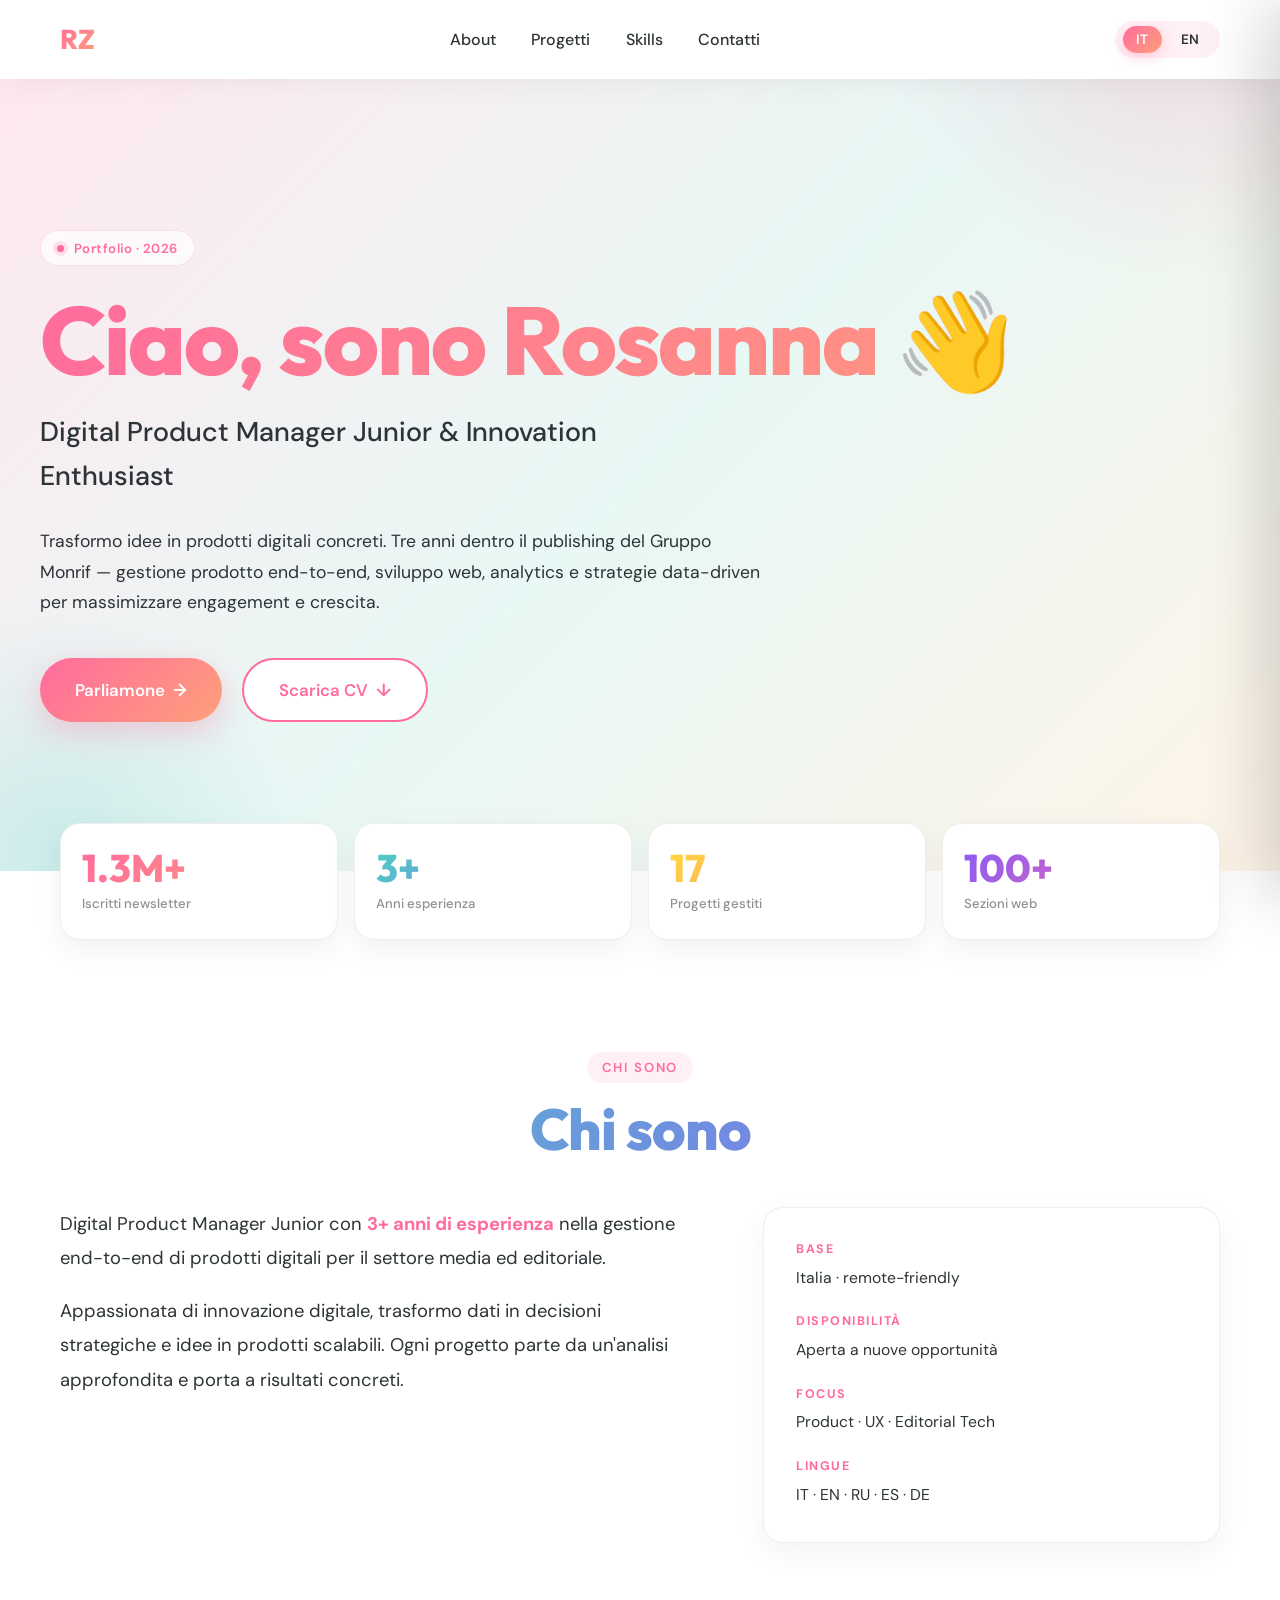
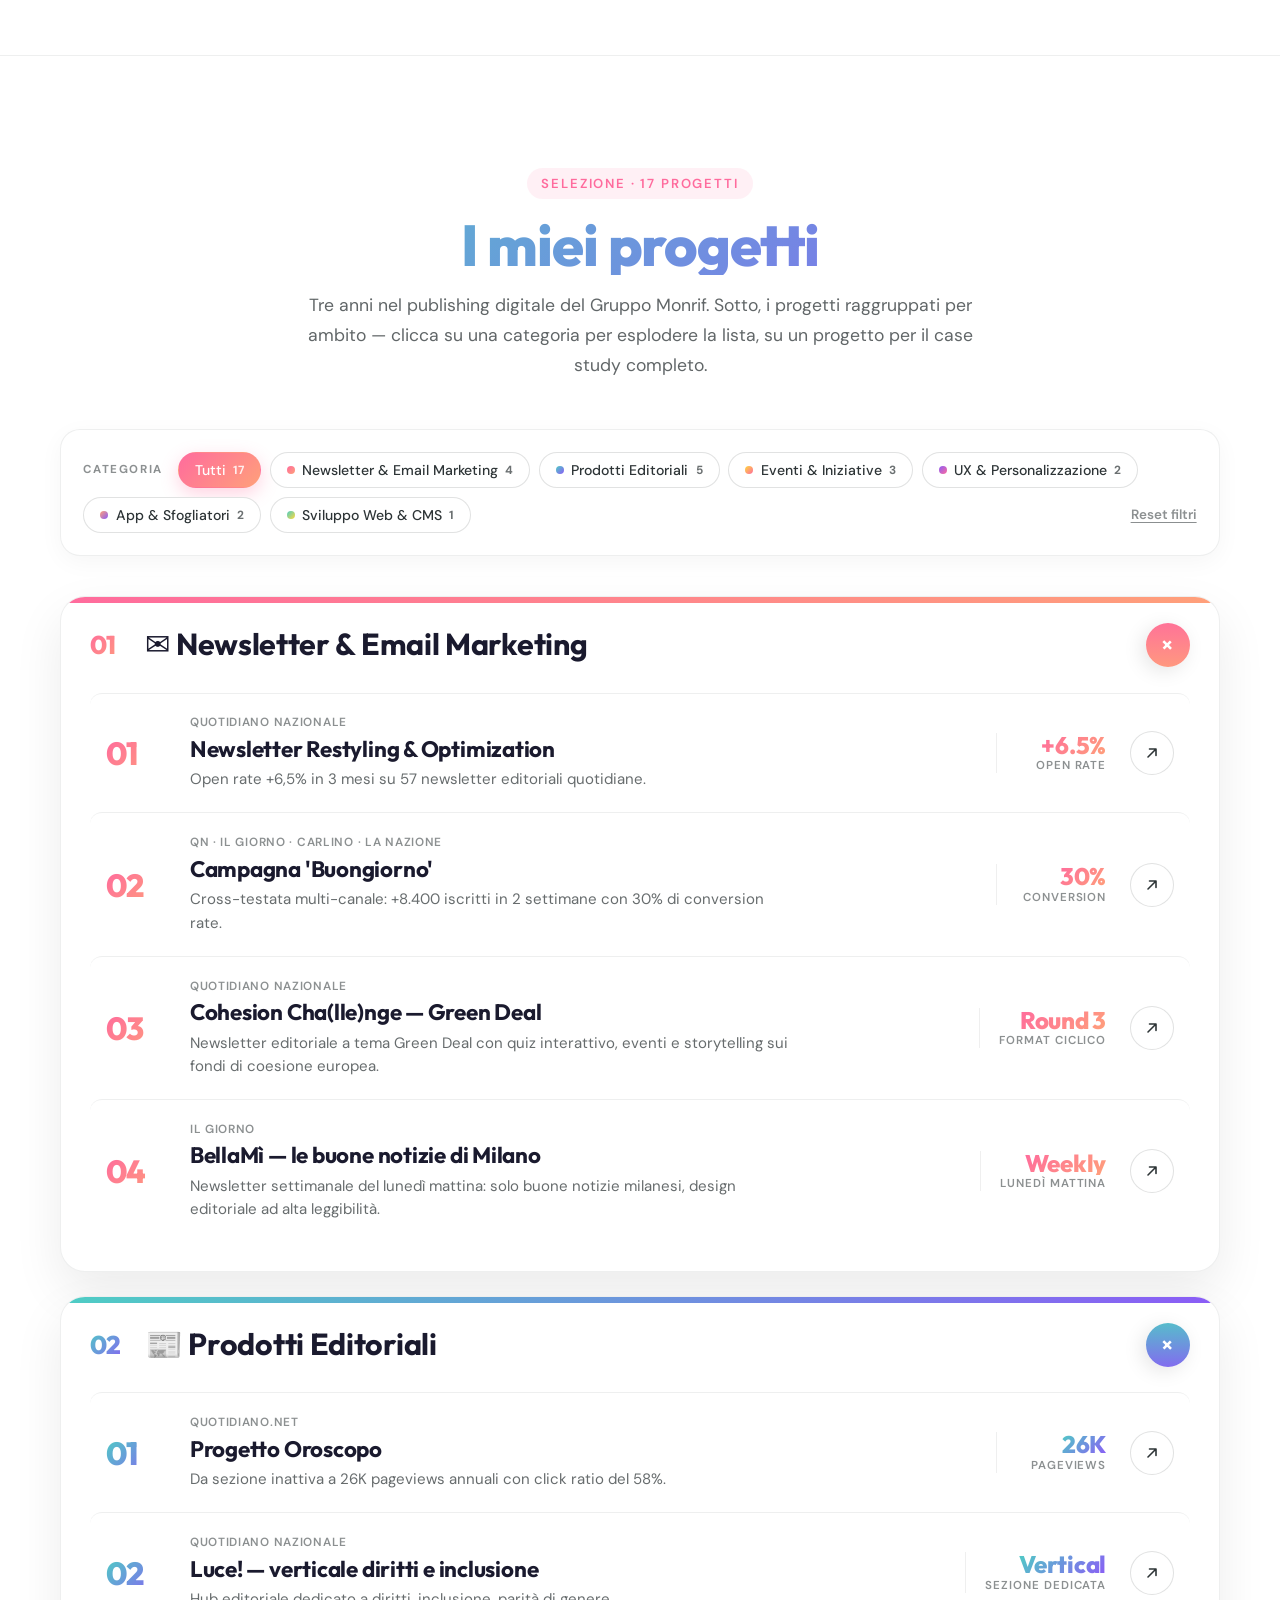
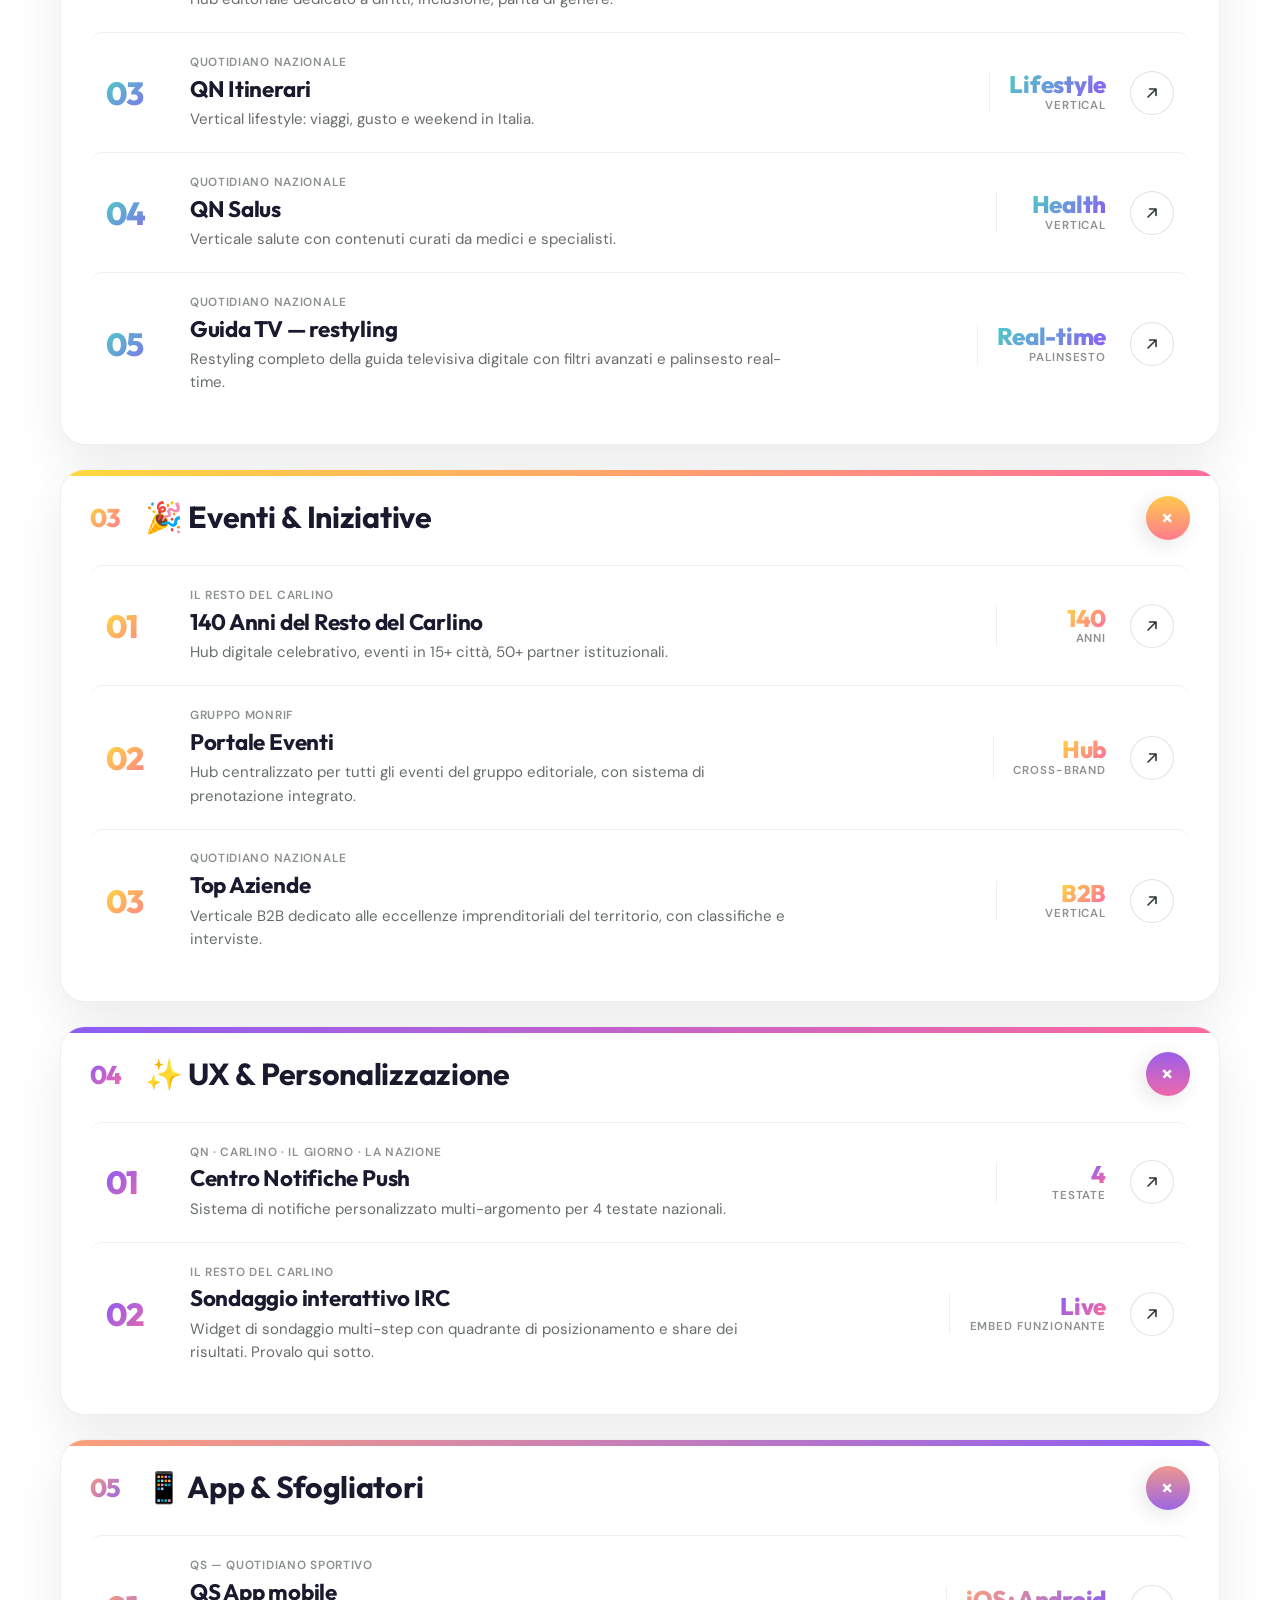
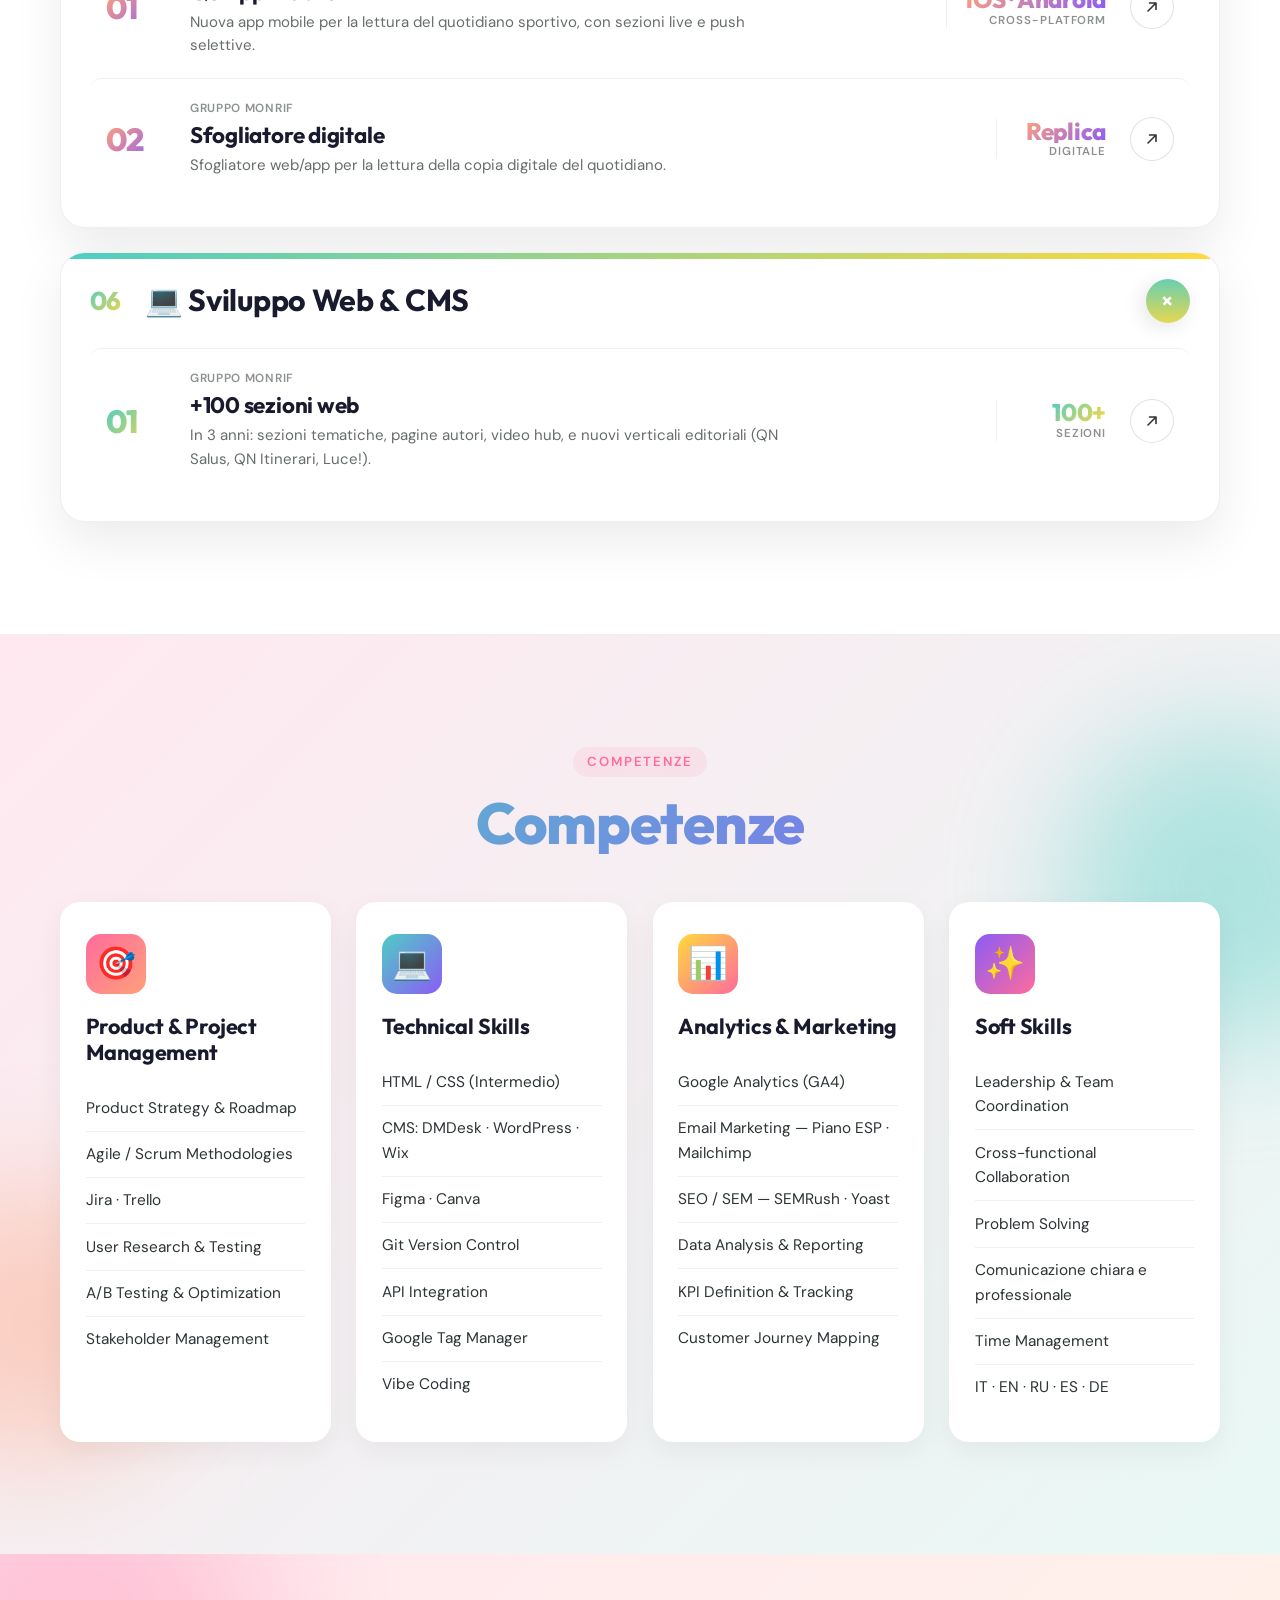
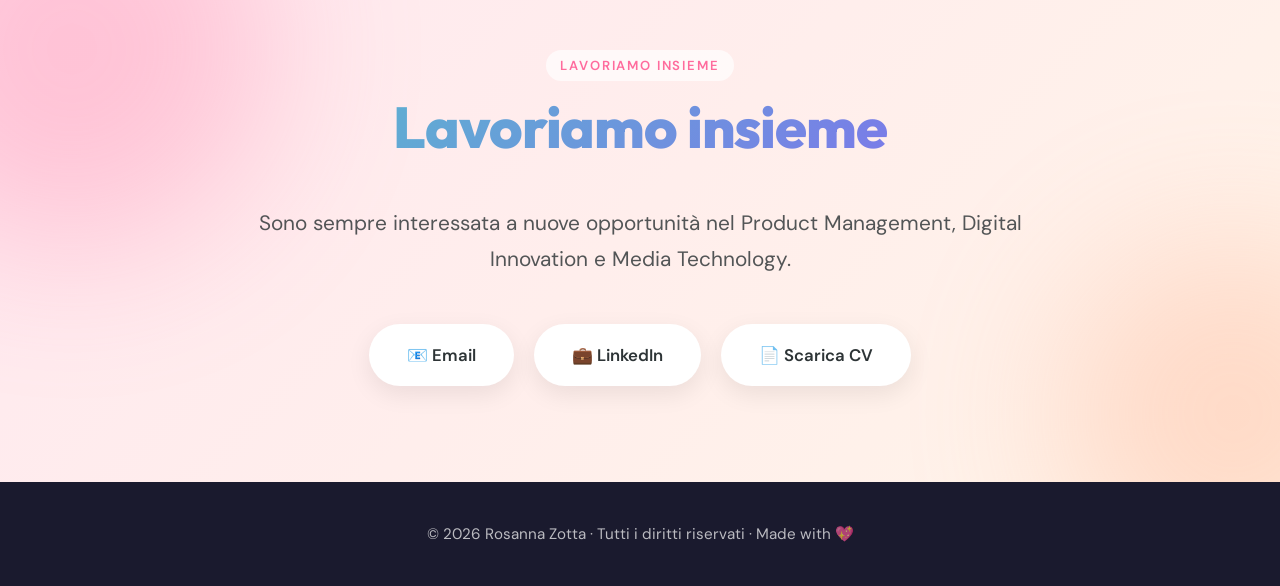
==== commit 4fa7945c: "Add files via upload redesign portfolio with categories & filters" ====
--- a/index.html
+++ b/index.html
@@ -1,1323 +1,138 @@
 <!DOCTYPE html>
 <html lang="it">
 <head>
-    <meta charset="UTF-8">
-    <meta name="viewport" content="width=device-width, initial-scale=1.0">
-    <title>Rosanna Zotta - Digital Product Manager Junior Portfolio</title>
-    <link rel="preconnect" href="https://fonts.googleapis.com">
-    <link rel="preconnect" href="https://fonts.gstatic.com" crossorigin>
-    <link href="https://fonts.googleapis.com/css2?family=DM+Sans:wght@400;500;700&family=Outfit:wght@400;600;800&display=swap" rel="stylesheet">
-    <style>
-        :root {
-            --primary: #FF6B9D;
-            --secondary: #4ECDC4;
-            --accent: #FFA07A;
-            --purple: #8B5CF6;
-            --yellow: #FFD93D;
-            --dark: #1a1a2e;
-            --text: #2d3436;
-            --light: #f8f9fa;
-            --gradient-1: linear-gradient(135deg, #FF6B9D 0%, #FFA07A 100%);
-            --gradient-2: linear-gradient(135deg, #4ECDC4 0%, #8B5CF6 100%);
-            --gradient-3: linear-gradient(135deg, #FFD93D 0%, #FF6B9D 100%);
-        }
-
-        * {
-            margin: 0;
-            padding: 0;
-            box-sizing: border-box;
-        }
-
-        html {
-            scroll-behavior: smooth;
-        }
-
-        body {
-            font-family: 'DM Sans', sans-serif;
-            color: var(--text);
-            background: var(--light);
-            overflow-x: hidden;
-        }
-
-        /* Header Sticky con stile pop */
-        header {
-            position: fixed;
-            top: 0;
-            left: 0;
-            right: 0;
-            background: rgba(255, 255, 255, 0.95);
-            backdrop-filter: blur(20px);
-            z-index: 1000;
-            padding: 1.2rem 0;
-            box-shadow: 0 4px 30px rgba(0, 0, 0, 0.05);
-            transition: all 0.3s ease;
-        }
-
-        header.scrolled {
-            padding: 0.8rem 0;
-            box-shadow: 0 4px 30px rgba(0, 0, 0, 0.1);
-        }
-
-        nav {
-            max-width: 1200px;
-            margin: 0 auto;
-            padding: 0 2rem;
-            display: flex;
-            justify-content: space-between;
-            align-items: center;
-        }
-
-        .logo {
-            font-family: 'Outfit', sans-serif;
-            font-size: 1.8rem;
-            font-weight: 800;
-            background: var(--gradient-1);
-            -webkit-background-clip: text;
-            -webkit-text-fill-color: transparent;
-            background-clip: text;
-            transition: transform 0.3s ease;
-        }
-
-        .logo:hover {
-            transform: scale(1.05);
-        }
-
-        .nav-links {
-            display: flex;
-            gap: 2.5rem;
-            list-style: none;
-        }
-
-        .nav-links a {
-            text-decoration: none;
-            color: var(--text);
-            font-weight: 500;
-            font-size: 1rem;
-            position: relative;
-            transition: color 0.3s ease;
-        }
-
-        .nav-links a::after {
-            content: '';
-            position: absolute;
-            bottom: -5px;
-            left: 0;
-            width: 0;
-            height: 3px;
-            background: var(--gradient-1);
-            transition: width 0.3s ease;
-            border-radius: 10px;
-        }
-
-        .nav-links a:hover {
-            color: var(--primary);
-        }
-
-        .nav-links a:hover::after {
-            width: 100%;
-        }
-        /* Dropdown menu styling */
-        .dropdown {
-            position: relative;
-        }
-
-        .dropdown > a {
-            cursor: pointer;
-            display: flex;
-            align-items: center;
-            gap: 0.3rem;
-        }
-
-        .dropdown-arrow {
-            font-size: 0.7rem;
-            transition: transform 0.3s ease;
-        }
-
-        .dropdown:hover .dropdown-arrow {
-            transform: rotate(180deg);
-        }
-
-        .dropdown-content {
-            position: absolute;
-            top: 100%;
-            left: 50%;
-            transform: translateX(-50%);
-            background: white;
-            min-width: 250px;
-            box-shadow: 0 8px 40px rgba(0, 0, 0, 0.12);
-            border-radius: 12px;
-            padding: 0.8rem 0;
-            margin-top: 1rem;
-            opacity: 0;
-            visibility: hidden;
-            transition: all 0.3s ease;
-        }
-
-        .dropdown:hover .dropdown-content {
-            opacity: 1;
-            visibility: visible;
-            margin-top: 0.5rem;
-        }
-
-        .dropdown-content a {
-            display: block;
-            padding: 0.8rem 1.5rem;
-            color: var(--text);
-            text-decoration: none;
-            transition: all 0.3s ease;
-            font-size: 0.95rem;
-        }
-
-        .dropdown-content a:hover {
-            background: linear-gradient(90deg, rgba(255, 107, 157, 0.1) 0%, rgba(255, 160, 122, 0.1) 100%);
-            color: var(--primary);
-            padding-left: 2rem;
-        }
-
-        .dropdown-content a::after {
-            display: none;
-        }
-
-        /* Language Switcher */
-        .language-switcher {
-            display: flex;
-            gap: 0.5rem;
-            align-items: center;
-            background: rgba(255, 107, 157, 0.1);
-            padding: 0.5rem 0.8rem;
-            border-radius: 20px;
-        }
-
-        .language-switcher button {
-            background: none;
-            border: none;
-            color: var(--text);
-            font-weight: 600;
-            font-size: 0.9rem;
-            cursor: pointer;
-            padding: 0.3rem 0.8rem;
-            border-radius: 15px;
-            transition: all 0.3s ease;
-            font-family: 'DM Sans', sans-serif;
-        }
-
-        .language-switcher button.active {
-            background: var(--gradient-1);
-            color: white;
-        }
-
-        .language-switcher button:hover:not(.active) {
-            background: rgba(255, 107, 157, 0.2);
-        }
-
-        /* Mobile Menu Toggle */
-        .mobile-menu-toggle {
-            display: none;
-            background: none;
-            border: none;
-            font-size: 1.5rem;
-            color: var(--text);
-            cursor: pointer;
-            padding: 0.5rem;
-        }
-
-        /* Responsive Mobile Styles */
-        @media (max-width: 768px) {
-            nav {
-                padding: 0 1rem;
-            }
-
-            .logo {
-                font-size: 1.4rem;
-            }
-
-            .mobile-menu-toggle {
-                display: block;
-            }
-
-            .nav-links {
-                position: fixed;
-                top: 70px;
-                left: 0;
-                right: 0;
-                background: rgba(255, 255, 255, 0.98);
-                backdrop-filter: blur(20px);
-                flex-direction: column;
-                gap: 0;
-                padding: 1rem 0;
-                box-shadow: 0 8px 40px rgba(0, 0, 0, 0.1);
-                transform: translateY(-100%);
-                opacity: 0;
-                visibility: hidden;
-                transition: all 0.3s ease;
-                align-items: stretch;
-            }
-
-            .nav-links.active {
-                transform: translateY(0);
-                opacity: 1;
-                visibility: visible;
-            }
-
-            .nav-links li {
-                width: 100%;
-                text-align: center;
-                border-bottom: 1px solid rgba(0, 0, 0, 0.05);
-            }
-
-            .nav-links a {
-                display: block;
-                padding: 1rem 2rem;
-                width: 100%;
-            }
-
-            .dropdown-content {
-                position: static;
-                transform: none;
-                box-shadow: none;
-                margin-top: 0;
-                opacity: 1;
-                visibility: visible;
-                display: none;
-                background: rgba(255, 107, 157, 0.05);
-            }
-
-            .dropdown.active .dropdown-content {
-                display: block;
-            }
-
-            .language-switcher {
-                margin: 1rem auto;
-            }
-        }
-
-        /* Hero Section - POP STYLE */
-        .hero {
-            min-height: 100vh;
-            display: flex;
-            align-items: center;
-            padding: 8rem 2rem 4rem;
-            background: linear-gradient(135deg, #FFE8F0 0%, #E8F8F5 50%, #FFF4E8 100%);
-            position: relative;
-            overflow: hidden;
-        }
-
-        .hero::before {
-            content: '';
-            position: absolute;
-            top: -50%;
-            right: -20%;
-            width: 600px;
-            height: 600px;
-            background: radial-gradient(circle, rgba(255, 107, 157, 0.2) 0%, transparent 70%);
-            border-radius: 50%;
-            animation: float 20s ease-in-out infinite;
-        }
-
-        .hero::after {
-            content: '';
-            position: absolute;
-            bottom: -30%;
-            left: -15%;
-            width: 500px;
-            height: 500px;
-            background: radial-gradient(circle, rgba(78, 205, 196, 0.2) 0%, transparent 70%);
-            border-radius: 50%;
-            animation: float 25s ease-in-out infinite reverse;
-        }
-
-        @keyframes float {
-            0%, 100% { transform: translate(0, 0) rotate(0deg); }
-            50% { transform: translate(50px, 50px) rotate(10deg); }
-        }
-
-        .hero-content {
-            max-width: 1200px;
-            margin: 0 auto;
-            position: relative;
-            z-index: 10;
-        }
-
-        .hero h1 {
-            font-family: 'Outfit', sans-serif;
-            font-size: clamp(3rem, 8vw, 5.5rem);
-            font-weight: 800;
-            line-height: 1.1;
-            margin-bottom: 1.5rem;
-            background: var(--gradient-1);
-            -webkit-background-clip: text;
-            -webkit-text-fill-color: transparent;
-            background-clip: text;
-            animation: slideUp 1s ease-out;
-        }
-
-        @keyframes slideUp {
-            from {
-                opacity: 0;
-                transform: translateY(50px);
-            }
-            to {
-                opacity: 1;
-                transform: translateY(0);
-            }
-        }
-
-        .hero .subtitle {
-            font-size: clamp(1.3rem, 3vw, 2rem);
-            margin-bottom: 2rem;
-            color: var(--text);
-            font-weight: 500;
-            animation: slideUp 1s ease-out 0.2s both;
-        }
-
-        .hero .description {
-            font-size: 1.2rem;
-            line-height: 1.8;
-            max-width: 700px;
-            margin-bottom: 3rem;
-            opacity: 0.8;
-            animation: slideUp 1s ease-out 0.4s both;
-        }
-
-        .cta-buttons {
-            display: flex;
-            gap: 1.5rem;
-            flex-wrap: wrap;
-            animation: slideUp 1s ease-out 0.6s both;
-        }
-
-        .btn {
-            padding: 1rem 2.5rem;
-            border-radius: 50px;
-            font-weight: 600;
-            font-size: 1.1rem;
-            text-decoration: none;
-            transition: all 0.3s ease;
-            display: inline-block;
-            cursor: pointer;
-            border: none;
-        }
-
-        .btn-primary {
-            background: var(--gradient-1);
-            color: white;
-            box-shadow: 0 10px 30px rgba(255, 107, 157, 0.3);
-        }
-
-        .btn-primary:hover {
-            transform: translateY(-3px);
-            box-shadow: 0 15px 40px rgba(255, 107, 157, 0.4);
-        }
-
-        .btn-secondary {
-            background: white;
-            color: var(--primary);
-            border: 2px solid var(--primary);
-        }
-
-        .btn-secondary:hover {
-            background: var(--primary);
-            color: white;
-            transform: translateY(-3px);
-        }
-
-        /* About Section */
-        .about {
-            padding: 6rem 2rem;
-            max-width: 1200px;
-            margin: 0 auto;
-        }
-
-        .section-title {
-            font-family: 'Outfit', sans-serif;
-            font-size: clamp(2.5rem, 5vw, 3.5rem);
-            font-weight: 800;
-            margin-bottom: 1rem;
-            background: var(--gradient-2);
-            -webkit-background-clip: text;
-            -webkit-text-fill-color: transparent;
-            background-clip: text;
-        }
-
-        .about-content {
-            display: grid;
-            grid-template-columns: 1fr;
-            gap: 3rem;
-            margin-top: 3rem;
-        }
-
-        .about-text {
-            font-size: 1.2rem;
-            line-height: 1.8;
-            color: var(--text);
-        }
-
-        .about-text p {
-            margin-bottom: 1.5rem;
-        }
-
-        /* Projects Section */
-        .projects {
-            padding: 6rem 2rem;
-            background: white;
-        }
-
-        .projects-grid {
-            max-width: 1200px;
-            margin: 4rem auto 0;
-            display: grid;
-            grid-template-columns: repeat(auto-fit, minmax(380px, 1fr));
-            gap: 3rem;
-        }
-
-        .project-card {
-            background: white;
-            border-radius: 25px;
-            overflow: hidden;
-            box-shadow: 0 10px 40px rgba(0, 0, 0, 0.08);
-            transition: all 0.4s cubic-bezier(0.175, 0.885, 0.32, 1.275);
-            position: relative;
-            display: flex;
-            flex-direction: column;
-        }
-
-        .project-card::before {
-            content: '';
-            position: absolute;
-            top: 0;
-            left: 0;
-            right: 0;
-            height: 6px;
-            background: var(--gradient-1);
-            transform: scaleX(0);
-            transform-origin: left;
-            transition: transform 0.4s ease;
-            z-index: 1;
-        }
-
-        .project-card:hover::before {
-            transform: scaleX(1);
-        }
-
-        .project-card:hover {
-            transform: translateY(-10px);
-            box-shadow: 0 20px 60px rgba(0, 0, 0, 0.15);
-        }
-
-        .project-image {
-            width: 100%;
-            height: 120px;
-            background: var(--gradient-1);
-            background-size: cover;
-            background-position: center center;
-            background-repeat: no-repeat;
-            display: flex;
-            align-items: center;
-            justify-content: center;
-            color: white;
-            font-size: 3rem;
-            font-weight: 800;
-            position: relative;
-            overflow: hidden;
-        }
-
-        .project-image::after {
-            content: '';
-            position: absolute;
-            inset: 0;
-            background: linear-gradient(135deg, rgba(0, 0, 0, 0.1) 0%, rgba(0, 0, 0, 0.05) 100%);
-        }
-
-        .project-number-overlay {
-            position: relative;
-            z-index: 10;
-            text-shadow: 0 4px 20px rgba(0, 0, 0, 0.3);
-        }
-        
-        .project-img {
-            width: 100%;
-            border-radius: 12px;
-            margin: 1.5rem 0;
-            box-shadow: 0 4px 20px rgba(0, 0, 0, 0.1);
-            transition: transform 0.3s ease;
-        }
-        
-        .project-img:hover {
-            transform: scale(1.02);
-        }
-
-        .project-content {
-            padding: 2rem;
-        }
-
-        .project-number {
-            font-family: 'Outfit', sans-serif;
-            font-size: 1rem;
-            font-weight: 600;
-            color: var(--primary);
-            margin-bottom: 0.5rem;
-        }
-
-        .project-title {
-            font-family: 'Outfit', sans-serif;
-            font-size: 1.8rem;
-            font-weight: 700;
-            margin-bottom: 1rem;
-            color: var(--dark);
-        }
-
-        .project-description {
-            color: var(--text);
-            line-height: 1.7;
-            margin-bottom: 1.5rem;
-        }
-
-        .project-tags {
-            display: flex;
-            flex-wrap: wrap;
-            gap: 0.7rem;
-        }
-
-        .tag {
-            padding: 0.5rem 1rem;
-            background: rgba(255, 107, 157, 0.1);
-            color: var(--primary);
-            border-radius: 20px;
-            font-size: 0.85rem;
-            font-weight: 600;
-        }
-
-        /* Skills Section */
-        .skills {
-            padding: 6rem 2rem;
-            background: linear-gradient(135deg, #FFE8F0 0%, #E8F8F5 100%);
-        }
-
-        .skills-container {
-            max-width: 1200px;
-            margin: 4rem auto 0;
-            display: grid;
-            grid-template-columns: repeat(auto-fit, minmax(280px, 1fr));
-            gap: 2.5rem;
-        }
-
-        .skill-category {
-            background: white;
-            padding: 2.5rem;
-            border-radius: 20px;
-            box-shadow: 0 10px 30px rgba(0, 0, 0, 0.05);
-            transition: transform 0.3s ease;
-        }
-
-        .skill-category:hover {
-            transform: translateY(-5px);
-        }
-
-        .skill-icon {
-            width: 60px;
-            height: 60px;
-            border-radius: 15px;
-            background: var(--gradient-1);
-            display: flex;
-            align-items: center;
-            justify-content: center;
-            margin-bottom: 1.5rem;
-            font-size: 2rem;
-        }
-
-        .skill-category:nth-child(2) .skill-icon {
-            background: var(--gradient-2);
-        }
-
-        .skill-category:nth-child(3) .skill-icon {
-            background: var(--gradient-3);
-        }
-
-        .skill-category:nth-child(4) .skill-icon {
-            background: linear-gradient(135deg, #8B5CF6 0%, #FF6B9D 100%);
-        }
-
-        .skill-category h3 {
-            font-family: 'Outfit', sans-serif;
-            font-size: 1.5rem;
-            font-weight: 700;
-            margin-bottom: 1.5rem;
-            color: var(--dark);
-        }
-
-                .skill-list {
-            list-style: none;
-        }
-
-        .skill-list li {
-            padding: 0.7rem 0;
-            border-bottom: 1px solid rgba(0, 0, 0, 0.05);
-            color: var(--text);
-            font-size: 1rem;
-            transition: all 0.3s ease;
-        }
-
-        .skill-list li:last-child {
-            border-bottom: none;
-        }
-
-        .skill-list li:hover {
-            padding-left: 1rem;
-            color: var(--primary);
-        }
-
-        /* Contact Section */
-        .contact {
-            text-align: center;
-            padding: 5rem 2rem;
-        }
-
-        .contact p {
-            font-size: 1.2rem;
-            max-width: 600px;
-            margin: 0 auto 3rem;
-            line-height: 1.8;
-            opacity: 0.8;
-        }
-
-        .contact-links {
-            display: flex;
-            justify-content: center;
-            gap: 2rem;
-            flex-wrap: wrap;
-        }
-
-        .contact-link {
-            display: inline-flex;
-            align-items: center;
-            gap: 0.5rem;
-            padding: 1.2rem 2.5rem;
-            background: white;
-            color: var(--text);
-            text-decoration: none;
-            border-radius: 50px;
-            font-weight: 600;
-            font-size: 1.1rem;
-            box-shadow: 0 8px 25px rgba(0, 0, 0, 0.08);
-            transition: all 0.3s ease;
-        }
-
-        .contact-link:hover {
-            transform: translateY(-5px);
-            box-shadow: 0 12px 35px rgba(0, 0, 0, 0.15);
-            background: var(--gradient-1);
-            color: white;
-        }
-
-        /* Footer */
-        footer {
-            background: var(--dark);
-            color: white;
-            text-align: center;
-            padding: 2.5rem;
-            font-size: 1rem;
-        }
-
-        /* Back to Top Button */
-        .back-to-top {
-            position: fixed;
-            bottom: 30px;
-            right: 30px;
-            width: 50px;
-            height: 50px;
-            background: var(--gradient-1);
-            border: none;
-            border-radius: 50%;
-            color: white;
-            font-size: 1.5rem;
-            cursor: pointer;
-            opacity: 0;
-            visibility: hidden;
-            transition: all 0.3s ease;
-            box-shadow: 0 4px 20px rgba(255, 107, 157, 0.4);
-            z-index: 999;
-            display: flex;
-            align-items: center;
-            justify-content: center;
-        }
-
-        .back-to-top.visible {
-            opacity: 1;
-            visibility: visible;
-        }
-
-        .back-to-top:hover {
-            transform: translateY(-5px);
-            box-shadow: 0 6px 30px rgba(255, 107, 157, 0.6);
-        }
-
-        .back-to-top:active {
-            transform: translateY(-2px);
-        }
-
-        /* Responsive */
-        @media (max-width: 768px) {
-            .nav-links {
-                gap: 1.5rem;
-            }
-
-            .dropdown-content {
-                left: 0;
-                transform: translateX(0);
-                right: 0;
-            }
-
-            .hero {
-                padding: 6rem 1.5rem 3rem;
-            }
-
-            .cta-buttons {
-                flex-direction: column;
-            }
-
-            .btn {
-                text-align: center;
-            }
-
-            .projects-grid {
-                grid-template-columns: 1fr;
-            }
-
-            .back-to-top {
-                bottom: 20px;
-                right: 20px;
-                width: 45px;
-                height: 45px;
-                font-size: 1.3rem;
-            }
-        }
-
-        /* Smooth scroll animation */
-        section {
-            opacity: 0;
-            animation: fadeIn 1s ease-out forwards;
-        }
-
-        @keyframes fadeIn {
-            to {
-                opacity: 1;
-            }
-        }
-
-        /* Decorative elements */
-        .blob-1, .blob-2 {
-            position: absolute;
-            border-radius: 50%;
-            filter: blur(80px);
-            opacity: 0.3;
-            pointer-events: none;
-        }
-
-        .blob-1 {
-            width: 400px;
-            height: 400px;
-            background: var(--primary);
-            top: 20%;
-            right: -10%;
-            animation: blob-float 20s ease-in-out infinite;
-        }
-
-        .blob-2 {
-            width: 350px;
-            height: 350px;
-            background: var(--secondary);
-            bottom: 10%;
-            left: -10%;
-            animation: blob-float 25s ease-in-out infinite reverse;
-        }
-
-        @keyframes blob-float {
-            0%, 100% { transform: translate(0, 0) scale(1); }
-            50% { transform: translate(50px, 30px) scale(1.1); }
-        }
-    </style>
+  <meta charset="UTF-8">
+  <meta name="viewport" content="width=device-width, initial-scale=1.0">
+  <title>Rosanna Zotta — Digital Product Manager Junior</title>
+  <meta name="description" content="Portfolio di Rosanna Zotta — Digital Product Manager Junior. Tre anni di publishing digitale al Gruppo Monrif: newsletter, prodotti editoriali, UX, app, eventi.">
+  <link rel="preconnect" href="https://fonts.googleapis.com">
+  <link rel="preconnect" href="https://fonts.gstatic.com" crossorigin>
+  <link href="https://fonts.googleapis.com/css2?family=DM+Sans:wght@400;500;700&family=Outfit:wght@400;500;600;700;800&display=swap" rel="stylesheet">
+  <link rel="stylesheet" href="portfolio.css?v=12">
 </head>
 <body>
-    <!-- Header -->
-    <header id="header">
-        <nav>
-            <div class="logo">RZ</div>
-            <button class="mobile-menu-toggle" onclick="toggleMobileMenu()">☰</button>
-            <ul class="nav-links" id="navLinks">
-                <li><a href="#about" data-it="About" data-en="About">About</a></li>
-                <li class="dropdown" id="projectsDropdown">
-                    <a href="#work" onclick="toggleDropdown(event)">
-                        <span data-it="Progetti" data-en="Projects">Progetti</span>
-                        <span class="dropdown-arrow">▼</span>
-                    </a>
-                    <div class="dropdown-content">
-                        <a href="https://www.quotidiano.net/oroscopo" target="_blank">Oroscopo</a>
-                        <a href="https://topaziende.quotidiano.net/" target="_blank">Top Aziende</a>
-                        <a href="https://www.quotidiano.net/eventi" target="_blank">Eventi</a>
-                        <a href="https://140anni.ilrestodelcarlino.it/" target="_blank">140 Anni Il Resto del Carlino</a>
-                        <a href="https://www.quotidiano.net/centro-notifiche" target="_blank">Centro Notifiche</a>
-                        <a href="https://www.quotidiano.net/luce/" target="_blank">Luce!</a>
-                        <a href="https://www.quotidiano.net/itinerari/" target="_blank">Itinerari</a>
-                        <a href="https://www.quotidiano.net/salute" target="_blank">Salute</a>
-                        <a href="https://guidatv.quotidiano.net/" target="_blank">Guida TV</a>
-                    </div>
-                </li>
-                <li><a href="#skills" data-it="Skills" data-en="Skills">Skills</a></li>
-                <li><a href="#contact" data-it="Contatti" data-en="Contact">Contatti</a></li>
-                <li class="language-switcher">
-                    <button onclick="switchLanguage('it')" class="lang-btn active" data-lang="it">IT</button>
-                    <button onclick="switchLanguage('en')" class="lang-btn" data-lang="en">EN</button>
-                </li>
-            </ul>
-        </nav>
+
+  <!-- HEADER -->
+  <header class="header">
+    <nav class="nav">
+      <a class="brand" href="#top">RZ</a>
+
+      <ul class="nav-links" id="nav-links">
+        <li><a id="nav-about" href="#about">About</a></li>
+        <li><a id="nav-work" href="#work">Progetti</a></li>
+        <li><a id="nav-skills" href="#skills">Skills</a></li>
+        <li><a id="nav-contact" href="#contact">Contatti</a></li>
+      </ul>
+
+      <div class="nav-right">
+        <div class="lang-switch">
+          <button data-lang="it" class="active">IT</button>
+          <button data-lang="en">EN</button>
+        </div>
+        <button class="menu-toggle" id="menu-toggle" aria-label="Menu">☰</button>
+      </div>
+    </nav>
+  </header>
+
+  <!-- HERO -->
+  <section class="hero" id="top">
+    <div class="hero-inner">
+      <span class="hero-eyebrow" id="hero-eyebrow">Portfolio · 2026</span>
+      <h1 class="hero-name" id="hero-name">Ciao, sono Rosanna <em class="hero-wave">👋</em></h1>
+      <p class="hero-role" id="hero-role">Digital Product Manager Junior &amp; Innovation Enthusiast</p>
+      <p class="hero-intro" id="hero-intro"></p>
+      <div class="hero-cta">
+        <a href="#contact" class="btn btn-primary" id="hero-cta-talk">
+          Parliamone
+          <span class="arr">→</span>
+        </a>
+        <a href="Rosanna_Zotta_CV.pdf" download class="btn btn-ghost" id="hero-cta-cv">
+          Scarica CV
+          <span class="arr">↓</span>
+        </a>
+      </div>
+    </div>
+  </section>
+
+  <!-- STATS STRIP -->
+  <div class="stats-strip" id="hero-stats"></div>
+
+  <!-- ABOUT -->
+  <section class="section" id="about">
+    <div class="section-head">
+      <span class="section-eyebrow" id="about-eyebrow"></span>
+      <h2 class="section-title" id="about-title"></h2>
+    </div>
+    <div class="about-grid">
+      <div class="about-text" id="about-text"></div>
+      <dl class="about-side" id="about-side"></dl>
+    </div>
+  </section>
+
+  <!-- WORK -->
+  <div class="work-bg">
+    <section class="section" id="work">
+      <div class="section-head">
+        <span class="section-eyebrow" id="work-eyebrow"></span>
+        <h2 class="section-title" id="work-title"></h2>
+        <p class="section-desc" id="work-desc"></p>
+      </div>
+
+      <div class="filter-bar" id="filter-bar">
+        <div class="filter-row" id="filter-cat-row"></div>
+      </div>
+
+      <div class="categories" id="categories"></div>
+    </section>
+  </div>
+
+  <!-- SKILLS -->
+  <div class="skills-bg">
+    <section class="section" id="skills">
+      <div class="section-head">
+        <span class="section-eyebrow" id="skills-eyebrow"></span>
+        <h2 class="section-title" id="skills-title"></h2>
+      </div>
+      <div class="skills-grid" id="skills-grid"></div>
+    </section>
+  </div>
+
+  <!-- CONTACT -->
+  <section class="contact" id="contact">
+    <div class="contact-inner">
+      <div class="section-head">
+        <span class="section-eyebrow" id="contact-eyebrow"></span>
+        <h2 class="section-title" id="contact-title"></h2>
+      </div>
+      <p class="contact-lead" id="contact-lead"></p>
+      <div class="contact-links" id="contact-links"></div>
+    </div>
+  </section>
+
+  <footer class="footer">
+    <p>© 2026 Rosanna Zotta · Tutti i diritti riservati · Made with 💖</p>
+  </footer>
+
+  <button class="back-to-top" id="back-to-top" aria-label="Torna su">↑</button>
+
+  <!-- DRAWER -->
+  <div class="drawer-overlay" id="drawer-overlay"></div>
+  <aside class="drawer" id="drawer" aria-hidden="true">
+    <header class="drawer-head">
+      <div class="drawer-cat">
+        <span class="drawer-cat-dot" id="drawer-cat-dot"></span>
+        <span id="drawer-cat-name"></span>
+      </div>
+      <button class="drawer-close" id="drawer-close" aria-label="Chiudi">
+        <svg width="16" height="16" viewBox="0 0 16 16" fill="none" stroke="currentColor" stroke-width="1.8">
+          <path d="M3 3L13 13M13 3L3 13" stroke-linecap="round"/>
+        </svg>
+      </button>
     </header>
+    <div class="drawer-body" id="drawer-body"></div>
+  </aside>
 
-    <!-- Hero Section -->
-    <section class="hero" id="about">
-        <div class="hero-content">
-            <h1 data-it="Ciao, sono Rosanna 👋" data-en="Hi, I'm Rosanna 👋">Ciao, sono Rosanna 👋</h1>
-            <p class="subtitle" data-it="Digital Product Manager Junior & Innovation Enthusiast" data-en="Digital Product Manager & Innovation Enthusiast">Digital Product Manager Junior & Innovation Enthusiast</p>
-            <p class="description" data-it="Trasformo idee in prodotti digitali concreti. Con oltre 3 anni di esperienza nel settore editoriale digitale, mi occupo di gestione prodotto end-to-end, sviluppo web, ottimizzazione analytics e strategie data-driven per massimizzare engagement e crescita." data-en="I transform ideas into concrete digital products. With over 3 years of experience in digital publishing, I handle end-to-end product management, web development, analytics optimization, and data-driven strategies to maximize engagement and growth.">
-                Trasformo idee in prodotti digitali concreti. Con oltre 3 anni di esperienza nel settore editoriale digitale, mi occupo di gestione prodotto end-to-end, sviluppo web, ottimizzazione analytics e strategie data-driven per massimizzare engagement e crescita.
-            </p>
-            <div class="cta-buttons">
-                <a href="#contact" class="btn btn-primary" data-it="Parliamone" data-en="Let's Talk">Parliamone</a>
-                <a href="Rosanna_Zotta_CV.pdf" class="btn btn-secondary" download data-it="Scarica CV" data-en="Download CV">Scarica CV</a>
-            </div>
-        </div>
-    </section>
-
-    <!-- About Section -->
-    <section class="about" id="about">
-        <h2 class="section-title" data-it="Chi Sono" data-en="About Me">Chi Sono</h2>
-        <div class="about-content">
-            <div class="about-text">
-                <p data-it="Digital Product Manager Junior con <strong>3+ anni di esperienza</strong> nella gestione end-to-end di prodotti digitali per il settore media ed editoriale. Appassionata di innovazione digitale, trasformo dati in decisioni strategiche e idee in prodotti scalabili." data-en="Junior Digital Product Manager with <strong>3+ years of experience</strong> in end-to-end management of digital products for the media and publishing sector. Passionate about digital innovation, I transform data into strategic decisions and ideas into scalable products.">Digital Product Manager Junior con <strong>3+ anni di esperienza</strong> nella gestione end-to-end di prodotti digitali per il settore media ed editoriale. Appassionata di innovazione digitale, trasformo dati in decisioni strategiche e idee in prodotti scalabili.</p>
-                <p data-it="Il mio approccio combina visione strategica, competenze tecniche e focus sull'impatto misurabile: ogni progetto che gestisco parte da un'analisi approfondita e porta a risultati concreti." data-en="My approach combines strategic vision, technical skills and focus on measurable impact: every project I manage starts from in-depth analysis and leads to concrete results.">Il mio approccio combina visione strategica, competenze tecniche e focus sull'impatto misurabile: ogni progetto che gestisco parte da un'analisi approfondita e porta a risultati concreti.</p>
-            </div>
-        </div>
-    </section>
-
-    <!-- Projects Section -->
-    <section class="projects" id="work">
-        <h2 class="section-title" style="text-align: center;" data-it="I Miei Progetti" data-en="My Projects">I Miei Progetti</h2>
-        
-        <div class="projects-grid">
-            <div class="project-card">
-                <div class="project-image" style="background: var(--gradient-1);">
-                    <div class="project-number-overlay">01</div>
-                </div>
-                <div class="project-content">
-                    <div class="project-number" data-it="Progetto 01" data-en="Project 01">Progetto 01</div>
-                    <h3 class="project-title">Newsletter Restyling & Optimization</h3>
-                    <p class="project-description" data-it="Incremento dell'open rate del 6.5% in 3 mesi" data-en="6.5% open rate increase in 3 months">Incremento dell'open rate del 6.5% in 3 mesi</p>
-                    
-                    <div style="display: grid; grid-template-columns: repeat(4, 1fr); gap: 0.8rem; margin-bottom: 1.5rem; padding: 1rem; background: rgba(255, 107, 157, 0.05); border-radius: 12px;">
-                        <div style="text-align: center;">
-                            <div style="font-size: 1.4rem; font-weight: 800; color: var(--primary);">1.3M+</div>
-                            <div style="font-size: 0.75rem; color: var(--text); opacity: 0.7;" data-it="Iscritti" data-en="Subscribers">Iscritti</div>
-                        </div>
-                        <div style="text-align: center;">
-                            <div style="font-size: 1.4rem; font-weight: 800; color: var(--primary);">49%</div>
-                            <div style="font-size: 0.75rem; color: var(--text); opacity: 0.7;">Open Rate</div>
-                        </div>
-                        <div style="text-align: center;">
-                            <div style="font-size: 1.4rem; font-weight: 800; color: var(--primary);">20%</div>
-                            <div style="font-size: 0.75rem; color: var(--text); opacity: 0.7;">CTR</div>
-                        </div>
-                        <div style="text-align: center;">
-                            <div style="font-size: 1.4rem; font-weight: 800; color: var(--primary);">+6.5%</div>
-                            <div style="font-size: 0.75rem; color: var(--text); opacity: 0.7;" data-it="Crescita" data-en="Growth">Crescita</div>
-                        </div>
-                    </div>
-
-                    <p style="margin-bottom: 1rem; line-height: 1.7;" data-it="<strong>La Sfida:</strong> Gestione quotidiana di 57 newsletter editoriali + 7 DEM mensili con performance stagnanti. Open rate medio del 46%, inferiore ai benchmark di settore. Template datati e processo di creazione non ottimizzato." data-en="<strong>The Challenge:</strong> Daily management of 57 editorial newsletters + 7 monthly DEMs with stagnant performance. Average open rate of 46%, below industry benchmarks. Outdated templates and non-optimized creation process."><strong>La Sfida:</strong> Gestione quotidiana di 57 newsletter editoriali + 7 DEM mensili con performance stagnanti. Open rate medio del 46%, inferiore ai benchmark di settore. Template datati e processo di creazione non ottimizzato.</p>
-                    
-                    <p style="margin-bottom: 1rem; line-height: 1.7;" data-it="<strong>La Soluzione:</strong> Restyling completo del sistema newsletter: redesign dei template con coding autonomo in HTML/CSS, ottimizzazione UX mobile-first, segmentazione audience migliorata, e implementazione di A/B testing sistematico. Automazione del workflow di produzione tramite Piano ESP con reportistica KPI settimanale." data-en="<strong>The Solution:</strong> Complete newsletter system restyling: template redesign with autonomous HTML/CSS coding, mobile-first UX optimization, improved audience segmentation, and systematic A/B testing implementation. Production workflow automation via Piano ESP with weekly KPI reporting."><strong>La Soluzione:</strong> Restyling completo del sistema newsletter: redesign dei template con coding autonomo in HTML/CSS, ottimizzazione UX mobile-first, segmentazione audience migliorata, e implementazione di A/B testing sistematico. Automazione del workflow di produzione tramite Piano ESP con reportistica KPI settimanale.</p>
-                    
-                    <p style="margin-bottom: 1.5rem; line-height: 1.7;" data-it="<strong>L'Impatto:</strong> In soli 3 mesi: incremento dell'open rate dal 46% al 49% (+6.5%), CTR medio stabile al 20%, riduzione del 30% del tempo di produzione, e framework scalabile replicato su tutte le 57 edizioni quotidiane." data-en="<strong>The Impact:</strong> In just 3 months: open rate increase from 46% to 49% (+6.5%), stable average CTR at 20%, 30% reduction in production time, and scalable framework replicated across all 57 daily editions."><strong>L'Impatto:</strong> In soli 3 mesi: incremento dell'open rate dal 46% al 49% (+6.5%), CTR medio stabile al 20%, riduzione del 30% del tempo di produzione, e framework scalabile replicato su tutte le 57 edizioni quotidiane.</p>
-                    <img src="newsletter.png" alt="Newsletter Restyling" class="project-img">
-                    <div class="project-tags">
-                        <span class="tag">Email Marketing</span>
-                        <span class="tag">HTML/CSS</span>
-                        <span class="tag">Piano ESP</span>
-                        <span class="tag">A/B Testing</span>
-                    </div>
-                </div>
-            </div>
-
-            <div class="project-card">
-                <div class="project-image" style="background: var(--gradient-2);">
-                    <div class="project-number-overlay">02</div>
-                </div>
-                <div class="project-content">
-                    <div class="project-number" data-it="Progetto 02" data-en="Project 02">Progetto 02</div>
-                    <h3 class="project-title" data-it="Progetto Oroscopo" data-en="Horoscope Project">Progetto Oroscopo</h3>
-                    <p class="project-description" data-it="Creazione da zero di una nuova sezione editoriale" data-en="Creation from scratch of a new editorial section">Creazione da zero di una nuova sezione editoriale</p>
-                    
-                    <div style="display: grid; grid-template-columns: repeat(4, 1fr); gap: 0.8rem; margin-bottom: 1.5rem; padding: 1rem; background: rgba(78, 205, 196, 0.05); border-radius: 12px;">
-                        <div style="text-align: center;">
-                            <div style="font-size: 1.4rem; font-weight: 800; color: var(--secondary);">26K</div>
-                            <div style="font-size: 0.75rem; color: var(--text); opacity: 0.7;">Pageviews</div>
-                        </div>
-                        <div style="text-align: center;">
-                            <div style="font-size: 1.4rem; font-weight: 800; color: var(--secondary);">58%</div>
-                            <div style="font-size: 0.75rem; color: var(--text); opacity: 0.7;">Click Ratio</div>
-                        </div>
-                        <div style="text-align: center;">
-                            <div style="font-size: 1.4rem; font-weight: 800; color: var(--secondary);">18%</div>
-                            <div style="font-size: 0.75rem; color: var(--text); opacity: 0.7;">Scroll Depth</div>
-                        </div>
-                        <div style="text-align: center;">
-                            <div style="font-size: 1.4rem; font-weight: 800; color: var(--secondary);">13s</div>
-                            <div style="font-size: 0.75rem; color: var(--text); opacity: 0.7;">View Time</div>
-                        </div>
-                    </div>
-                     <p style="margin-bottom: 1rem; line-height: 1.7;" data-it="<strong>La Sfida:</strong> Sezione oroscopo esistente praticamente inattiva con performance quasi nulle. Necessità di creare un prodotto editoriale attraente che generasse traffico costante e engagement significativo, partendo da zero sia lato strategia che implementazione tecnica." data-en="<strong>The Challenge:</strong> Existing horoscope section practically inactive with almost zero performance. Need to create an attractive editorial product that generated constant traffic and significant engagement, starting from scratch both strategy and technical implementation."><strong>La Sfida:</strong> Sezione oroscopo esistente praticamente inattiva con performance quasi nulle. Necessità di creare un prodotto editoriale attraente che generasse traffico costante e engagement significativo, partendo da zero sia lato strategia che implementazione tecnica.</p>
-                    
-                    <p style="margin-bottom: 1rem; line-height: 1.7;" data-it="<strong>La Soluzione:</strong> Gestione end-to-end del progetto: analisi di mercato e benchmark competitivo, definizione strategia contenuti e flusso utente, design UX/UI con formato articolo custom giornaliero, creazione componenti dedicati su CMS DMDesk, e implementazione sistema di aggiornamento quotidiano automatizzato." data-en="<strong>The Solution:</strong> End-to-end project management: market analysis and competitive benchmarking, content strategy and user flow definition, UX/UI design with custom daily article format, dedicated components creation on DMDesk CMS, and automated daily update system implementation."><strong>La Soluzione:</strong> Gestione end-to-end del progetto: analisi di mercato e benchmark competitivo, definizione strategia contenuti e flusso utente, design UX/UI con formato articolo custom giornaliero, creazione componenti dedicati su CMS DMDesk, e implementazione sistema di aggiornamento quotidiano automatizzato.</p>
-                    
-                    <p style="margin-bottom: 1.5rem; line-height: 1.7;" data-it="<strong>L'Impatto:</strong> Risultati in 12 mesi: 26.169 pageviews annuali da sezione precedentemente inattiva, click ratio del 58% (audience altamente engaged), 18% scroll depth con 13s di view time medio. Il progetto è diventato case study interno per lo sviluppo di nuove sezioni verticali." data-en="<strong>The Impact:</strong> Results in 12 months: 26,169 annual pageviews from previously inactive section, 58% click ratio (highly engaged audience), 18% scroll depth with 13s average view time. The project became an internal case study for developing new vertical sections."><strong>L'Impatto:</strong> Risultati in 12 mesi: 26.169 pageviews annuali da sezione precedentemente inattiva, click ratio del 58% (audience altamente engaged), 18% scroll depth con 13s di view time medio. Il progetto è diventato case study interno per lo sviluppo di nuove sezioni verticali.</p>
-                    
-                     <img src="oroscopo.png" alt="Sezione Oroscopo" class="project-img">
-                    <div class="project-tags">
-                        <span class="tag">Product Strategy</span>
-                        <span class="tag">UX Design</span>
-                        <span class="tag">CMS Development</span>
-                        <span class="tag">DMDesk</span>
-                    </div>
-                </div>
-            </div>
-
-            <div class="project-card">
-                <div class="project-image" style="background: var(--gradient-3);">
-                    <div class="project-number-overlay">03</div>
-                </div>
-                <div class="project-content">
-                    <div class="project-number" data-it="Progetto 03" data-en="Project 03">Progetto 03</div>
-                    <h3 class="project-title" data-it="140 Anni del Resto del Carlino" data-en="140 Years of Il Resto del Carlino">140 Anni del Resto del Carlino</h3>
-                    <p class="project-description" data-it="Landing page celebrativa con timeline interattiva." data-en="Celebratory landing page with interactive timeline.">Landing page celebrativa con timeline interattiva.</p>                  
-                    <p style="margin: 1.5rem 0 1rem; line-height: 1.7;" data-it="<strong>La Sfida:</strong> Creare una landing page istituzionale per celebrare i 140 anni de Il Resto del Carlino. Necessità di raccontare la storia in modo coinvolgente, integrare eventi sul territorio, e gestire partnership con enti e aziende locali." data-en="<strong>The Challenge:</strong> Create an institutional landing page to celebrate 140 years of Il Resto del Carlino. Need to tell the story engagingly, integrate local events, and manage partnerships with local institutions and companies."><strong>La Sfida:</strong> Creare una landing page istituzionale per celebrare i 140 anni de Il Resto del Carlino. Necessità di raccontare la storia in modo coinvolgente, integrare eventi sul territorio, e gestire partnership con enti e aziende locali.</p>
-                    
-                    <p style="margin-bottom: 1rem; line-height: 1.7;" data-it="<strong>La Soluzione:</strong> Progettazione e sviluppo di landing page WordPress con timeline storica interattiva, sezione eventi con filtri geografici, gallery fotografica d'archivio, area partner con loghi istituzionali. Design responsive che combina elementi storici (prime pagine d'epoca) con estetica moderna." data-en="<strong>The Solution:</strong> Design and development of WordPress landing page with interactive historical timeline, events section with geographic filters, archival photo gallery, partner area with institutional logos. Responsive design combining historical elements (vintage front pages) with modern aesthetics."><strong>La Soluzione:</strong> Progettazione e sviluppo di landing page WordPress con timeline storica interattiva, sezione eventi con filtri geografici, gallery fotografica d'archivio, area partner con loghi istituzionali. Design responsive che combina elementi storici (prime pagine d'epoca) con estetica moderna.</p>
-                    
-                    <p style="margin-bottom: 1.5rem; line-height: 1.7;" data-it="<strong>L'Impatto:</strong> Hub digitale centrale per tutte le celebrazioni del 140° anniversario. Coordinamento di eventi in 15+ città (Bologna, Ancona, Rimini, Ferrara...), vetrina per 50+ partner istituzionali e aziendali. Punto di riferimento per contenuti speciali e magazine dedicati." data-en="<strong>The Impact:</strong> Central digital hub for all 140th anniversary celebrations. Coordination of events in 15+ cities (Bologna, Ancona, Rimini, Ferrara...), showcase for 50+ institutional and corporate partners. Reference point for special content and dedicated magazines."><strong>L'Impatto:</strong> Hub digitale centrale per tutte le celebrazioni del 140° anniversario. Coordinamento di eventi in 15+ città (Bologna, Ancona, Rimini, Ferrara...), vetrina per 50+ partner istituzionali e aziendali. Punto di riferimento per contenuti speciali e magazine dedicati.</p>
-                    
-                    <img src="140anni.png" alt="140 Anni Carlino" class="project-img">
-                    
-                    <div class="project-tags">
-                        <span class="tag">WordPress</span>
-                        <span class="tag">Event Management</span>
-                        <span class="tag">Brand Heritage</span>
-                        <span class="tag">UX/UI Design</span>
-                    </div>
-                </div>
-            </div>
-
-            
-            <div class="project-card">
-                <div class="project-image" style="background: linear-gradient(135deg, #8B5CF6 0%, #FF6B9D 100%);">
-                    <div class="project-number-overlay">04</div>
-                </div>
-                <div class="project-content">
-                    <div class="project-number" data-it="Progetto 04" data-en="Project 04">Progetto 04</div>
-                    <h3 class="project-title" data-it="Centro Notifiche Push" data-en="Push Notifications Center">Centro Notifiche Push</h3>
-                    <p class="project-description" data-it="Sistema di notifiche personalizzato multi-argomento per 4 testate nazionali" data-en="Multi-topic personalized notification system for 4 national newspapers">Sistema di notifiche personalizzato multi-argomento per 4 testate nazionali</p>
-                    <p style="margin: 1.5rem 0 1rem; line-height: 1.7;" data-it="<strong>La Sfida:</strong> Implementare sistema di notifiche push personalizzato per Quotidiano Nazionale e le sue 4 edizioni locali (Carlino, Il Giorno, La Nazione). Necessità di permettere agli utenti di scegliere argomenti di interesse evitando notification fatigue." data-en="<strong>The Challenge:</strong> Implement personalized push notification system for Quotidiano Nazionale and its 4 local editions (Carlino, Il Giorno, La Nazione). Need to allow users to choose topics of interest while avoiding notification fatigue."><strong>La Sfida:</strong> Implementare sistema di notifiche push personalizzato per Quotidiano Nazionale e le sue 4 edizioni locali (Carlino, Il Giorno, La Nazione). Necessità di permettere agli utenti di scegliere argomenti di interesse evitando notification fatigue.</p>
-                    
-                    <p style="margin-bottom: 1rem; line-height: 1.7;" data-it="<strong>La Soluzione:</strong> Sviluppo di Centro Notifiche dedicato con categorizzazione per argomento (Cronaca, Sport, Economia, Esteri, Magazine, Politica, ecc.) e per edizione locale. UX intuitiva con toggle on/off immediati. Integrazione tecnica con sistema di push notification esistente e tracking analytics." data-en="<strong>The Solution:</strong> Development of dedicated Notification Center with categorization by topic (News, Sports, Economy, Foreign, Magazine, Politics, etc.) and local edition. Intuitive UX with immediate on/off toggles. Technical integration with existing push notification system and analytics tracking."><strong>La Soluzione:</strong> Sviluppo di Centro Notifiche dedicato con categorizzazione per argomento (Cronaca, Sport, Economia, Esteri, Magazine, Politica, ecc.) e per edizione locale. UX intuitiva con toggle on/off immediati. Integrazione tecnica con sistema di push notification esistente e tracking analytics.</p>
-                    
-                    <p style="margin-bottom: 1.5rem; line-height: 1.7;" data-it="<strong>L'Impatto:</strong> Maggiore engagement utenti grazie a personalizzazione granulare. Riduzione unsubscribe rate dalle notifiche. Sistema replicato poi su altre testate del gruppo Monrif." data-en="<strong>The Impact:</strong> Increased user engagement through granular personalization. Reduced notification unsubscribe rate. System later replicated on other Monrif group publications."><strong>L'Impatto:</strong> Maggiore engagement utenti grazie a personalizzazione granulare. Riduzione unsubscribe rate dalle notifiche. Sistema replicato poi su altre testate del gruppo Monrif.</p>
-                    
-                    <img src="notifiche.png" alt="Centro Notifiche" class="project-img">
-                    
-                    <div class="project-tags">
-                        <span class="tag">Push Notifications</span>
-                        <span class="tag">User Preference</span>
-                        <span class="tag">Product Innovation</span>
-                        <span class="tag">Multi-brand</span>
-                    </div>
-                </div>
-            </div>
-                    
-            <div class="project-card">
-                <div class="project-image" style="background: linear-gradient(135deg, #FFD93D 0%, #FF6B9D 100%);">
-                    <div class="project-number-overlay">05</div>
-                </div>
-                <div class="project-content">
-                    <div class="project-number">Progetto 05</div>
-                    <h3 class="project-title" data-it="Campagna 'Buongiorno'" data-en="'Buongiorno' Campaign">Campagna 'Buongiorno'</h3>
-                    <p class="project-description" data-it="Campagna affiliazione cross-testata multi-canale" data-en="Multi-channel cross-newspaper affiliate campaign">Campagna affiliazione cross-testata multi-canale</p>
-                    
-                    <div style="display: grid; grid-template-columns: repeat(4, 1fr); gap: 0.8rem; margin-bottom: 1.5rem; padding: 1rem; background: rgba(255, 211, 61, 0.1); border-radius: 12px;">
-                        <div style="text-align: center;">
-                            <div style="font-size: 1.4rem; font-weight: 800; color: #FFD93D;">30%</div>
-                            <div style="font-size: 0.75rem; color: var(--text); opacity: 0.7;">Conversion</div>
-                        </div>
-                        <div style="text-align: center;">
-                            <div style="font-size: 1.4rem; font-weight: 800; color: #FFD93D;">8.4K</div>
-                            <div style="font-size: 0.75rem; color: var(--text); opacity: 0.7;">Iscritti</div>
-                        </div>
-                        <div style="text-align: center;">
-                            <div style="font-size: 1.4rem; font-weight: 800; color: #FFD93D;">47K</div>
-                            <div style="font-size: 0.75rem; color: var(--text); opacity: 0.7;">Views</div>
-                        </div>
-                        <div style="text-align: center;">
-                            <div style="font-size: 1.4rem; font-weight: 800; color: #FFD93D;">28K</div>
-                            <div style="font-size: 0.75rem; color: var(--text); opacity: 0.7;">Copertura</div>
-                        </div>
-                    </div>
-                    <p style="margin-bottom: 1rem; line-height: 1.7;" data-it="<strong>La Sfida:</strong> Incrementare la base iscritti della newsletter &quot;Buongiorno&quot; attraverso una campagna di affiliazione che comunicasse il valore del prodotto: ricevere ogni mattina notizie locali rilevanti sulla propria città. Creare un concept visivo riconoscibile e declinarlo su tutti i canali (digital, social e print)." data-en="<strong>The Challenge:</strong> Increase subscriber base of the 'Buongiorno' newsletter through an affiliate campaign communicating the product's value: receiving relevant local news about your city every morning. Create a recognizable visual concept and deploy it across all channels (digital, social, and print)."><strong>La Sfida:</strong> Incrementare la base iscritti della newsletter "Buongiorno" attraverso una campagna di affiliazione che comunicasse il valore del prodotto: ricevere ogni mattina notizie locali rilevanti sulla propria città. Creare un concept visivo riconoscibile e declinarlo su tutti i canali (digital, social e print).</p>
-                    
-                    <p style="margin-bottom: 1rem; line-height: 1.7;" data-it="<strong>La Soluzione:</strong> Sviluppo di un'identità visiva distintiva con palette blu e giallo vibrante e illustrazioni stilizzate delle città italiane. Coordinamento produzione asset creativi per tutti i touchpoint: digital banner (300x250px), Instagram Stories e Post, stampa (261x336mm). Strategia con targeting geografico, landing page ottimizzata e A/B testing." data-en="<strong>The Solution:</strong> Development of a distinctive visual identity with vibrant blue and yellow palette and stylized Italian city illustrations. Coordination of creative asset production for all touchpoints: digital banner (300x250px), Instagram Stories and Posts, print (261x336mm). Strategy with geographic targeting, optimized landing page, and A/B testing."><strong>La Soluzione:</strong> Sviluppo di un'identità visiva distintiva con palette blu e giallo vibrante e illustrazioni stilizzate delle città italiane. Coordinamento produzione asset creativi per tutti i touchpoint: digital banner (300x250px), Instagram Stories e Post, stampa (261x336mm). Strategia con targeting geografico, landing page ottimizzata e A/B testing.</p>
-                    
-                    <p style="margin-bottom: 1.5rem; line-height: 1.7;" data-it="<strong>L'Impatto:</strong> In sole 2 settimane: 30% conversion rate e crescita netta di 8.400 iscritti. La strategia social ha generato 47.945 visualizzazioni con copertura di 28.462 utenti unici. L'approccio multi-canale integrato ha stabilito best practices replicabili per future campagne del gruppo editoriale." data-en="<strong>The Impact:</strong> In just 2 weeks: 30% conversion rate and net growth of 8,400 subscribers. The social strategy generated 47,945 views with reach of 28,462 unique users. The integrated multi-channel approach established replicable best practices for future editorial group campaigns."><strong>L'Impatto:</strong> In sole 2 settimane: 30% conversion rate e crescita netta di 8.400 iscritti. La strategia social ha generato 47.945 visualizzazioni con copertura di 28.462 utenti unici. L'approccio multi-canale integrato ha stabilito best practices replicabili per future campagne del gruppo editoriale.</p>
-                    
-                     <img src="QN-newsletter-banner.png" alt="Campagna Buongiorno" class="project-img">
-                    
-                    <p style="font-weight: 600; margin-bottom: 0.8rem; color: var(--dark); font-size: 0.95rem;">Asset Creativi:</p>
-                    <div style="display: grid; grid-template-columns: repeat(2, 1fr); gap: 0.8rem; margin-bottom: 1.5rem;">
-                        <img src="QN-newsletter-post.png" alt="Banner" style="width: 100%; border-radius: 8px; box-shadow: 0 2px 10px rgba(0,0,0,0.1);">
-                        <img src="QN-newsletter-story.png" alt="Story" style="width: 100%; border-radius: 8px; box-shadow: 0 2px 10px rgba(0,0,0,0.1);">
-                    </div>
-                  
-                    <div class="project-tags">
-                        <span class="tag">Campaign Management</span>
-                        <span class="tag">Creative Direction</span>
-                        <span class="tag">Multi-channel</span>
-                        <span class="tag">A/B Testing</span>
-                    </div>
-                </div>
-            </div>
-
-            <div class="project-card">
-                <div class="project-image" style="background: linear-gradient(135deg, #FFA07A 0%, #8B5CF6 100%);">
-                    <div class="project-number-overlay">+</div>
-                </div>
-                <div class="project-content">
-                    <div class="project-number">Portfolio</div>
-                    <h3 class="project-title" data-it="Altri Progetti & Iniziative" data-en="Other Projects & Initiatives">Altri Progetti & Iniziative</h3>
-                    <p class="project-description" data-it="Eventi, verticali editoriali e iniziative speciali" data-en="Events, editorial verticals and special initiatives">Eventi, verticali editoriali e iniziative speciali</p>
-                    
-                    <p style="margin: 1.5rem 0 1rem; line-height: 1.7;" data-it="<strong>Highlights Portfolio:</strong>" data-en="<strong>Portfolio Highlights:</strong>"><strong>Highlights Portfolio:</strong></p>
-                    
-                    <ul style="list-style: none; padding: 0; margin-bottom: 1.5rem;">
-                        <li style="margin-bottom: 0.8rem; padding-left: 1.5rem; position: relative; line-height: 1.6;" data-it="<span style=&quot;position: absolute; left: 0; color: var(--primary); font-weight: 700;&quot;>→</span><strong>Portale Eventi:</strong> Hub centralizzato per tutti gli eventi organizzati dal gruppo editoriale, con sistema di prenotazione integrato" data-en="<span style=&quot;position: absolute; left: 0; color: var(--primary); font-weight: 700;&quot;>→</span><strong>Events Portal:</strong> Centralized hub for all events organized by the publishing group, with integrated booking system">
-                            <span style="position: absolute; left: 0; color: var(--primary); font-weight: 700;">→</span>
-                            <strong>Portale Eventi:</strong> Hub centralizzato per tutti gli eventi organizzati dal gruppo editoriale, con sistema di prenotazione integrato
-                        </li>
-                        <li style="margin-bottom: 0.8rem; padding-left: 1.5rem; position: relative; line-height: 1.6;" data-it="<span style=&quot;position: absolute; left: 0; color: var(--primary); font-weight: 700;&quot;>→</span><strong>Top Aziende:</strong> Verticale B2B dedicato alle eccellenze imprenditoriali del territorio, con classifiche e interviste" data-en="<span style=&quot;position: absolute; left: 0; color: var(--primary); font-weight: 700;&quot;>→</span><strong>Top Companies:</strong> B2B vertical dedicated to territorial business excellence, with rankings and interviews">
-                            <span style="position: absolute; left: 0; color: var(--primary); font-weight: 700;">→</span>
-                            <strong>Top Aziende:</strong> Verticale B2B dedicato alle eccellenze imprenditoriali del territorio, con classifiche e interviste
-                        </li>
-                        <li style="margin-bottom: 0.8rem; padding-left: 1.5rem; position: relative; line-height: 1.6;" data-it="<span style=&quot;position: absolute; left: 0; color: var(--primary); font-weight: 700;&quot;>→</span><strong>Guida TV:</strong> Restyling completo della guida televisiva digitale con filtri avanzati e palinsesto real-time" data-en="<span style=&quot;position: absolute; left: 0; color: var(--primary); font-weight: 700;&quot;>→</span><strong>TV Guide:</strong> Complete restyling of digital TV guide with advanced filters and real-time schedule">
-                            <span style="position: absolute; left: 0; color: var(--primary); font-weight: 700;">→</span>
-                            <strong>Guida TV:</strong> Restyling completo della guida televisiva digitale con filtri avanzati e palinsesto real-time
-                        </li>
-                        <li style="margin-bottom: 0.8rem; padding-left: 1.5rem; position: relative; line-height: 1.6;" data-it="<span style=&quot;position: absolute; left: 0; color: var(--primary); font-weight: 700;&quot;>→</span><strong>QS App &amp; Sfogliatore:</strong> Sviluppo nuove app mobile per la lettura digitale del quotidiano" data-en="<span style=&quot;position: absolute; left: 0; color: var(--primary); font-weight: 700;&quot;>→</span><strong>QS App &amp; Flipbook:</strong> Development of new mobile apps for digital newspaper reading">
-                            <span style="position: absolute; left: 0; color: var(--primary); font-weight: 700;">→</span>
-                            <strong>QS App & Sfogliatore:</strong> Sviluppo nuove app mobile per la lettura digitale del quotidiano
-                        </li>
-                        <li style="margin-bottom: 0.8rem; padding-left: 1.5rem; position: relative; line-height: 1.6;" data-it="<span style=&quot;position: absolute; left: 0; color: var(--primary); font-weight: 700;&quot;>→</span><strong>+100 Sezioni Web:</strong> In 3 anni, sviluppo di sezioni tematiche, pagine autori, video hub, e verticali editoriali (QN Salus, QN Itinerari, Luce!)" data-en="<span style=&quot;position: absolute; left: 0; color: var(--primary); font-weight: 700;&quot;>→</span><strong>+100 Web Sections:</strong> In 3 years, development of thematic sections, author pages, video hubs, and editorial verticals (QN Salus, QN Itinerari, Luce!)">
-                            <span style="position: absolute; left: 0; color: var(--primary); font-weight: 700;">→</span>
-                            <strong>+100 Sezioni Web:</strong> In 3 anni, sviluppo di sezioni tematiche, pagine autori, video hub, e verticali editoriali (QN Salus, QN Itinerari, Luce!)
-                        </li>
-                    </ul>
-                    <img src="eventi.png" alt="Portale Eventi" class="project-img">
-                    <div class="project-tags">
-                        <span class="tag">Multi-project</span>
-                        <span class="tag">WordPress</span>
-                        <span class="tag">DMDesk CMS</span>
-                        <span class="tag">Event Planning</span>
-                    </div>
-                </div>
-            </div>
-        </div>
-    </section>
-
-    <!-- Skills Section -->
-    <section class="skills" id="skills">
-        <h2 class="section-title" style="text-align: center;" data-it="Competenze" data-en="Skills">Competenze</h2>
-        
-        <div class="skills-container">
-            <div class="skill-category">
-                <div class="skill-icon">🎯</div>
-                <h3>Product & Project Management</h3>
-                <ul class="skill-list">
-                    <li>Product Strategy & Roadmap</li>
-                    <li>Agile/Scrum Methodologies</li>
-                    <li>Jira, Trello</li>
-                    <li>User Research & Testing</li>
-                    <li>A/B Testing & Optimization</li>
-                    <li>Stakeholder Management</li>
-                </ul>
-            </div>
-
-            <div class="skill-category">
-                <div class="skill-icon">💻</div>
-                <h3>Technical Skills</h3>
-                <ul class="skill-list">
-                    <li data-it="HTML/CSS (Intermedio)" data-en="HTML/CSS (Intermediate)">HTML/CSS (Intermedio)</li>
-                    <li>CMS: DMDesk, WordPress, Wix</li>
-                    <li>Figma, Canva</li>
-                    <li>Git Version Control</li>
-                    <li>API Integration</li>
-                    <li>Google Tag Manager</li>
-                    <li>Vibe Coding</li>
-                </ul>
-            </div>
-
-            <div class="skill-category">
-                <div class="skill-icon">📊</div>
-                <h3>Analytics & Marketing</h3>
-                <ul class="skill-list">
-                    <li>Google Analytics (GA4)</li>
-                    <li>Email Marketing (Piano ESP, Mailchimp)</li>
-                    <li>SEO/SEM (SEMRush, Yoast)</li>
-                    <li>Data Analysis & Reporting</li>
-                    <li>KPI Definition & Tracking</li>
-                    <li>Customer Journey Mapping</li>
-                </ul>
-            </div>
-
-            <div class="skill-category">
-                <div class="skill-icon">✨</div>
-                <h3>Soft Skills</h3>
-                <ul class="skill-list">
-                    <li>Leadership & Team Coordination</li>
-                    <li>Cross-functional Collaboration</li>
-                    <li>Problem Solving</li>
-                    <li>Clear and Professional Communication</li>
-                    <li>Time Management</li>
-                    <li>Multilingual (IT, EN, RU, ES, DE)</li>
-                </ul>
-            </div>
-        </div>
-    </section>
-
-    <!-- Contact Section -->
-    <section class="contact" id="contact">
-        <h2 class="section-title" data-it="Lavoriamo Insieme" data-en="Let's Work Together">Lavoriamo Insieme</h2>
-        <p data-it="Sono sempre interessata a nuove opportunità nel Product Management, Digital Innovation e Media Technology." data-en="I'm always interested in new opportunities in Product Management, Digital Innovation and Media Technology.">Sono sempre interessata a nuove opportunità nel Product Management, Digital Innovation e Media Technology.</p>
-        
-        <div class="contact-links">
-            <a href="/cdn-cgi/l/email-protection#ed9f829e8c83838cc3978299998cad82989981828286c38499" class="contact-link">📧 Email</a>
-            <a href="https://linkedin.com/in/rosannazotta" class="contact-link" target="_blank">💼 LinkedIn</a>
-            <a href="Rosanna_Zotta_CV.pdf" class="contact-link" download data-it="📄 Scarica CV" data-en="📄 Download CV">📄 Scarica CV</a>
-        </div>
-    </section>
-
-    <!-- Back to Top Button -->
-    <button class="back-to-top" id="backToTop" aria-label="Back to top">↑</button>
-
-    <!-- Footer -->
-    <footer>
-        <p data-it="© 2025 Rosanna Zotta. Tutti i diritti riservati. Made with 💖" data-en="© 2026 Rosanna Zotta. All rights reserved. Made with 💖">© 2025 Rosanna Zotta. Tutti i diritti riservati. Made with 💖</p>
-    </footer>
-
-    <script data-cfasync="false" src="/cdn-cgi/scripts/5c5dd728/cloudflare-static/email-decode.min.js"></script><script data-cfasync="false" src="/cdn-cgi/scripts/5c5dd728/cloudflare-static/email-decode.min.js"></script>
-    <script>
-        // Funzioni GLOBALI accessibili dagli onclick nell'HTML
-        function switchLanguage(lang) {
-            // Update active button
-            document.querySelectorAll('.lang-btn').forEach(btn => {
-                btn.classList.remove('active');
-                if (btn.dataset.lang === lang) {
-                    btn.classList.add('active');
-                }
-            });
-
-            // Update HTML lang attribute
-            document.documentElement.lang = lang;
-
-            // Update all elements with data-it and data-en attributes
-            document.querySelectorAll('[data-it][data-en]').forEach(element => {
-                const text = element.getAttribute('data-' + lang);
-                if (text) {
-                    if (element.tagName === 'INPUT' || element.tagName === 'TEXTAREA') {
-                        element.placeholder = text;
-                    } else {
-                        element.innerHTML = text;
-                    }
-                }
-            });
-
-            // Update dropdown menu title
-            const dropdownLink = document.querySelector('.dropdown > a span');
-            if (dropdownLink) {
-                const dropdownText = lang === 'it' ? 'Progetti' : 'Projects';
-                dropdownLink.textContent = dropdownText;
-            }
-        }
-
-        function toggleMobileMenu() {
-            const navLinks = document.getElementById('navLinks');
-            if (navLinks) {
-                navLinks.classList.toggle('active');
-            }
-        }
-
-        function toggleDropdown(event) {
-            if (window.innerWidth <= 768) {
-                event.preventDefault();
-                const dropdown = document.getElementById('projectsDropdown');
-                if (dropdown) {
-                    dropdown.classList.toggle('active');
-                }
-            }
-        }
-
-        // Aspetta che il DOM sia completamente caricato
-        document.addEventListener('DOMContentLoaded', function() {
-            // Back to Top Button functionality
-            const backToTopButton = document.getElementById('backToTop');
-            
-            window.addEventListener('scroll', () => {
-                const header = document.getElementById('header');
-                if (window.scrollY > 100) {
-                    header.classList.add('scrolled');
-                } else {
-                    header.classList.remove('scrolled');
-                }
-
-                // Show/hide back to top button
-                if (window.scrollY > 300) {
-                    backToTopButton.classList.add('visible');
-                } else {
-                    backToTopButton.classList.remove('visible');
-                }
-            });
-
-            // Click event for back to top
-            backToTopButton.addEventListener('click', () => {
-                window.scrollTo({
-                    top: 0,
-                    behavior: 'smooth'
-                });
-            });
-
-            // Smooth reveal on scroll
-            const observerOptions = {
-                threshold: 0.1,
-                rootMargin: '0px 0px -100px 0px'
-            };
-
-            const observer = new IntersectionObserver((entries) => {
-                entries.forEach(entry => {
-                    if (entry.isIntersecting) {
-                        entry.target.style.opacity = '1';
-                        entry.target.style.transform = 'translateY(0)';
-                    }
-                });
-            }, observerOptions);
-
-            document.querySelectorAll('.project-card, .skill-category').forEach(el => {
-                el.style.opacity = '0';
-                el.style.transform = 'translateY(30px)';
-                el.style.transition = 'all 0.6s ease-out';
-                observer.observe(el);
-            });
-        });
-    </script>
+  <script src="projects-data.js?v=10"></script>
+  <script src="portfolio-app.js?v=10"></script>
 </body>
 </html>
--- a/portfolio.css
+++ b/portfolio.css
@@ -0,0 +1,1585 @@
+/* ============================================
+   Rosanna Zotta · Portfolio 2026
+   Pop / Colorful / Navigable
+   Visual DNA from original github portfolio
+   ============================================ */
+
+:root {
+  /* Palette · Pop */
+  --primary: #FF6B9D;
+  --secondary: #4ECDC4;
+  --accent: #FFA07A;
+  --purple: #8B5CF6;
+  --yellow: #FFD93D;
+  --dark: #1a1a2e;
+  --text: #2d3436;
+  --light: #f8f9fa;
+  --bg: #ffffff;
+  --line: rgba(45, 52, 54, 0.08);
+  --line-2: rgba(45, 52, 54, 0.14);
+  --muted: rgba(45, 52, 54, 0.55);
+
+  /* Gradients */
+  --gradient-1: linear-gradient(135deg, #FF6B9D 0%, #FFA07A 100%);
+  --gradient-2: linear-gradient(135deg, #4ECDC4 0%, #8B5CF6 100%);
+  --gradient-3: linear-gradient(135deg, #FFD93D 0%, #FF6B9D 100%);
+  --gradient-4: linear-gradient(135deg, #8B5CF6 0%, #FF6B9D 100%);
+  --gradient-5: linear-gradient(135deg, #FFA07A 0%, #8B5CF6 100%);
+  --gradient-6: linear-gradient(135deg, #4ECDC4 0%, #FFD93D 100%);
+
+  /* Hero bg */
+  --hero-bg: linear-gradient(135deg, #FFE8F0 0%, #E8F8F5 50%, #FFF4E8 100%);
+  --skills-bg: linear-gradient(135deg, #FFE8F0 0%, #E8F8F5 100%);
+
+  /* Type */
+  --display: "Outfit", -apple-system, system-ui, sans-serif;
+  --body: "DM Sans", -apple-system, system-ui, sans-serif;
+
+  /* Layout */
+  --pad: clamp(1.25rem, 4vw, 2.5rem);
+  --max: 1240px;
+  --r-sm: 12px;
+  --r-md: 20px;
+  --r-lg: 25px;
+  --r-pill: 50px;
+}
+
+* { margin: 0; padding: 0; box-sizing: border-box; }
+
+html { scroll-behavior: smooth; -webkit-text-size-adjust: 100%; }
+
+body {
+  font-family: var(--body);
+  background: var(--bg);
+  color: var(--text);
+  font-size: 16px;
+  line-height: 1.6;
+  -webkit-font-smoothing: antialiased;
+  text-rendering: optimizeLegibility;
+  overflow-x: hidden;
+}
+
+a { color: inherit; text-decoration: none; }
+img { max-width: 100%; height: auto; display: block; }
+button { font-family: inherit; cursor: pointer; }
+
+::selection { background: var(--primary); color: white; }
+
+/* ============================================
+   HEADER
+   ============================================ */
+.header {
+  position: sticky;
+  top: 0;
+  z-index: 50;
+  background: rgba(255, 255, 255, 0.95);
+  backdrop-filter: blur(20px);
+  -webkit-backdrop-filter: blur(20px);
+  box-shadow: 0 4px 30px rgba(0, 0, 0, 0.05);
+  transition: padding 0.3s ease;
+}
+
+.nav {
+  max-width: var(--max);
+  margin: 0 auto;
+  padding: 1.1rem var(--pad);
+  display: flex;
+  align-items: center;
+  justify-content: space-between;
+  gap: 1.5rem;
+}
+
+.brand {
+  display: flex;
+  align-items: center;
+  gap: 0.5rem;
+  font-family: var(--display);
+  font-size: 1.7rem;
+  font-weight: 800;
+  background: var(--gradient-1);
+  -webkit-background-clip: text;
+  -webkit-text-fill-color: transparent;
+  background-clip: text;
+  letter-spacing: -0.01em;
+  white-space: nowrap;
+  flex-shrink: 0;
+  transition: transform 0.3s;
+}
+
+.brand:hover { transform: scale(1.04); }
+
+.brand-dot { display: none; }
+
+.nav-links {
+  display: flex;
+  align-items: center;
+  gap: 2.2rem;
+  list-style: none;
+}
+
+.nav-links a {
+  font-size: 1rem;
+  font-weight: 500;
+  color: var(--text);
+  position: relative;
+  padding: 0.3rem 0;
+  transition: color 0.25s;
+}
+
+.nav-links a:hover { color: var(--primary); }
+
+.nav-links a::after {
+  content: "";
+  position: absolute;
+  left: 0; right: 0;
+  bottom: -5px;
+  height: 3px;
+  background: var(--gradient-1);
+  border-radius: 10px;
+  transform: scaleX(0);
+  transform-origin: left;
+  transition: transform 0.3s ease;
+}
+
+.nav-links a:hover::after { transform: scaleX(1); }
+
+.nav-right { display: flex; align-items: center; gap: 0.8rem; }
+
+.lang-switch {
+  display: inline-flex;
+  background: rgba(255, 107, 157, 0.1);
+  padding: 0.32rem 0.45rem;
+  border-radius: 20px;
+  gap: 0.3rem;
+}
+
+.lang-switch button {
+  border: none;
+  background: transparent;
+  font-size: 0.85rem;
+  font-weight: 600;
+  letter-spacing: 0.02em;
+  padding: 0.32rem 0.85rem;
+  border-radius: 15px;
+  color: var(--text);
+  transition: all 0.25s;
+  font-family: var(--body);
+}
+
+.lang-switch button.active {
+  background: var(--gradient-1);
+  color: white;
+  box-shadow: 0 4px 14px rgba(255, 107, 157, 0.3);
+}
+
+.lang-switch button:hover:not(.active) {
+  background: rgba(255, 107, 157, 0.2);
+}
+
+.menu-toggle {
+  display: none;
+  background: rgba(255, 107, 157, 0.1);
+  border: none;
+  width: 42px; height: 42px;
+  border-radius: 12px;
+  font-size: 1.3rem;
+  color: var(--primary);
+  font-weight: 700;
+}
+
+/* ============================================
+   HERO
+   ============================================ */
+.hero {
+  min-height: 88vh;
+  display: flex;
+  align-items: center;
+  padding: clamp(3rem, 8vw, 5rem) var(--pad) clamp(3rem, 6vw, 5rem);
+  background: var(--hero-bg);
+  position: relative;
+  overflow: hidden;
+}
+
+.hero::before, .hero::after {
+  content: "";
+  position: absolute;
+  border-radius: 50%;
+  pointer-events: none;
+  z-index: 0;
+}
+
+.hero::before {
+  top: -50%;
+  right: -15%;
+  width: 600px; height: 600px;
+  background: radial-gradient(circle, rgba(255, 107, 157, 0.22) 0%, transparent 70%);
+  animation: float 22s ease-in-out infinite;
+}
+
+.hero::after {
+  bottom: -30%;
+  left: -15%;
+  width: 500px; height: 500px;
+  background: radial-gradient(circle, rgba(78, 205, 196, 0.22) 0%, transparent 70%);
+  animation: float 28s ease-in-out infinite reverse;
+}
+
+@keyframes float {
+  0%, 100% { transform: translate(0, 0) rotate(0deg); }
+  50% { transform: translate(50px, 50px) rotate(10deg); }
+}
+
+.hero-inner {
+  max-width: var(--max);
+  width: 100%;
+  margin: 0 auto;
+  position: relative;
+  z-index: 2;
+}
+
+.hero-eyebrow {
+  display: inline-flex;
+  align-items: center;
+  gap: 0.6rem;
+  background: rgba(255, 255, 255, 0.7);
+  border: 1px solid rgba(255, 107, 157, 0.2);
+  padding: 0.4rem 1rem;
+  border-radius: var(--r-pill);
+  font-size: 0.82rem;
+  font-weight: 600;
+  letter-spacing: 0.04em;
+  color: var(--primary);
+  margin-bottom: 1.5rem;
+}
+
+.hero-eyebrow::before {
+  content: "";
+  width: 7px; height: 7px;
+  background: var(--primary);
+  border-radius: 50%;
+  box-shadow: 0 0 0 4px rgba(255, 107, 157, 0.18);
+}
+
+.hero-name {
+  font-family: var(--display);
+  font-size: clamp(3rem, 8.5vw, 6rem);
+  line-height: 1.05;
+  letter-spacing: -0.02em;
+  font-weight: 800;
+  margin-bottom: 1.2rem;
+  background: var(--gradient-1);
+  -webkit-background-clip: text;
+  -webkit-text-fill-color: transparent;
+  background-clip: text;
+  animation: slideUp 0.9s ease-out;
+}
+
+.hero-name em {
+  font-style: normal;
+  display: inline-block;
+}
+
+.hero-wave {
+  font-style: normal;
+  -webkit-text-fill-color: initial;
+  display: inline-block;
+  animation: wave 2.5s ease-in-out infinite;
+  transform-origin: 70% 70%;
+}
+
+@keyframes wave {
+  0%, 60%, 100% { transform: rotate(0); }
+  10% { transform: rotate(14deg); }
+  20% { transform: rotate(-8deg); }
+  30% { transform: rotate(14deg); }
+  40% { transform: rotate(-4deg); }
+  50% { transform: rotate(10deg); }
+}
+
+@keyframes slideUp {
+  from { opacity: 0; transform: translateY(40px); }
+  to { opacity: 1; transform: translateY(0); }
+}
+
+.hero-role {
+  font-size: clamp(1.2rem, 2.5vw, 1.7rem);
+  color: var(--text);
+  max-width: 32ch;
+  margin-bottom: 1.8rem;
+  font-weight: 500;
+  animation: slideUp 0.9s ease-out 0.15s both;
+}
+
+.hero-intro {
+  font-size: 1.1rem;
+  color: var(--text);
+  max-width: 60ch;
+  line-height: 1.75;
+  opacity: 0.78;
+  margin-bottom: 2.5rem;
+  animation: slideUp 0.9s ease-out 0.3s both;
+}
+
+.hero-cta {
+  display: flex;
+  flex-wrap: wrap;
+  gap: 1.2rem;
+  animation: slideUp 0.9s ease-out 0.45s both;
+}
+
+.btn {
+  display: inline-flex;
+  align-items: center;
+  gap: 0.5rem;
+  font-size: 1.05rem;
+  font-weight: 600;
+  padding: 1rem 2.2rem;
+  border-radius: var(--r-pill);
+  transition: all 0.3s;
+  border: none;
+}
+
+.btn-primary {
+  background: var(--gradient-1);
+  color: white;
+  box-shadow: 0 10px 30px rgba(255, 107, 157, 0.3);
+}
+
+.btn-primary:hover {
+  transform: translateY(-3px);
+  box-shadow: 0 15px 40px rgba(255, 107, 157, 0.4);
+}
+
+.btn-ghost {
+  background: white;
+  color: var(--primary);
+  border: 2px solid var(--primary);
+}
+
+.btn-ghost:hover {
+  background: var(--primary);
+  color: white;
+  transform: translateY(-3px);
+}
+
+.btn .arr { transition: transform 0.25s; font-size: 1.1rem; }
+.btn:hover .arr { transform: translateX(4px); }
+
+/* Stats strip */
+.stats-strip {
+  max-width: var(--max);
+  margin: -3rem auto 0;
+  padding: 0 var(--pad);
+  display: grid;
+  grid-template-columns: repeat(4, 1fr);
+  gap: 1rem;
+  position: relative;
+  z-index: 3;
+}
+
+.stat {
+  background: white;
+  padding: 1.6rem 1.3rem;
+  border-radius: var(--r-md);
+  box-shadow: 0 10px 30px rgba(0, 0, 0, 0.06);
+  border: 1px solid var(--line);
+  display: flex;
+  flex-direction: column;
+  gap: 0.3rem;
+  transition: transform 0.3s;
+}
+
+.stat:hover { transform: translateY(-4px); }
+
+.stat-num {
+  font-family: var(--display);
+  font-size: clamp(1.8rem, 3.5vw, 2.4rem);
+  line-height: 1;
+  font-weight: 800;
+  background: var(--gradient-1);
+  -webkit-background-clip: text;
+  -webkit-text-fill-color: transparent;
+  background-clip: text;
+}
+
+.stat:nth-child(2) .stat-num { background: var(--gradient-2); -webkit-background-clip: text; background-clip: text; }
+.stat:nth-child(3) .stat-num { background: var(--gradient-3); -webkit-background-clip: text; background-clip: text; }
+.stat:nth-child(4) .stat-num { background: var(--gradient-4); -webkit-background-clip: text; background-clip: text; }
+
+.stat-label {
+  font-size: 0.82rem;
+  color: var(--muted);
+  font-weight: 500;
+}
+
+/* ============================================
+   SECTIONS
+   ============================================ */
+.section {
+  max-width: var(--max);
+  margin: 0 auto;
+  padding: clamp(4rem, 9vw, 7rem) var(--pad);
+}
+
+.section-head {
+  margin-bottom: 3rem;
+  text-align: center;
+}
+
+.section-head--left { text-align: left; }
+
+.section-eyebrow {
+  display: inline-block;
+  font-size: 0.82rem;
+  font-weight: 600;
+  letter-spacing: 0.14em;
+  text-transform: uppercase;
+  color: var(--primary);
+  margin-bottom: 1rem;
+  padding: 0.3rem 0.9rem;
+  background: rgba(255, 107, 157, 0.1);
+  border-radius: var(--r-pill);
+}
+
+.section-title {
+  font-family: var(--display);
+  font-size: clamp(2.4rem, 5.5vw, 3.6rem);
+  line-height: 1.05;
+  letter-spacing: -0.02em;
+  font-weight: 800;
+  background: var(--gradient-2);
+  -webkit-background-clip: text;
+  -webkit-text-fill-color: transparent;
+  background-clip: text;
+  margin-bottom: 1rem;
+}
+
+.section-title em { font-style: normal; }
+
+.section-desc {
+  font-size: 1.1rem;
+  color: var(--text);
+  opacity: 0.75;
+  max-width: 58ch;
+  line-height: 1.7;
+  margin: 0 auto;
+}
+
+.section-head--left .section-desc { margin: 0; }
+
+/* ============================================
+   ABOUT
+   ============================================ */
+.about-grid {
+  display: grid;
+  grid-template-columns: 1.4fr 1fr;
+  gap: 4rem;
+  align-items: start;
+}
+
+.about-text {
+  font-size: 1.15rem;
+  line-height: 1.85;
+  color: var(--text);
+}
+
+.about-text p + p { margin-top: 1.2rem; }
+
+.about-text strong { color: var(--primary); font-weight: 700; }
+
+.about-side {
+  background: white;
+  padding: 2rem;
+  border-radius: var(--r-md);
+  border: 1px solid var(--line);
+  box-shadow: 0 10px 30px rgba(0, 0, 0, 0.05);
+}
+
+.about-side dt {
+  font-size: 0.78rem;
+  font-weight: 700;
+  letter-spacing: 0.12em;
+  text-transform: uppercase;
+  color: var(--primary);
+  margin-top: 1.4rem;
+  margin-bottom: 0.3rem;
+}
+
+.about-side dt:first-child { margin-top: 0; }
+
+.about-side dd {
+  color: var(--text);
+  font-size: 0.98rem;
+  margin-bottom: 0.2rem;
+}
+
+/* ============================================
+   WORK
+   ============================================ */
+.work-bg {
+  background: white;
+  border-top: 1px solid var(--line);
+  border-bottom: 1px solid var(--line);
+}
+
+.filter-bar {
+  margin-bottom: 2.5rem;
+  padding: 1.4rem;
+  background: white;
+  border: 1px solid var(--line);
+  border-radius: var(--r-md);
+  box-shadow: 0 6px 24px rgba(0, 0, 0, 0.04);
+  position: sticky;
+  top: 76px;
+  z-index: 20;
+}
+
+.filter-row {
+  display: flex;
+  align-items: center;
+  gap: 0.55rem;
+  flex-wrap: wrap;
+}
+
+.filter-row + .filter-row { margin-top: 0.8rem; padding-top: 0.8rem; border-top: 1px dashed var(--line); }
+
+.filter-label {
+  font-size: 0.72rem;
+  font-weight: 700;
+  letter-spacing: 0.14em;
+  text-transform: uppercase;
+  color: var(--muted);
+  margin-right: 0.4rem;
+  white-space: nowrap;
+}
+
+.chip {
+  display: inline-flex;
+  align-items: center;
+  gap: 0.45rem;
+  border: 1.5px solid var(--line-2);
+  background: white;
+  color: var(--text);
+  font-size: 0.88rem;
+  font-weight: 500;
+  padding: 0.5rem 1rem;
+  border-radius: var(--r-pill);
+  transition: all 0.22s;
+  white-space: nowrap;
+  font-family: var(--body);
+}
+
+.chip:hover {
+  border-color: var(--primary);
+  color: var(--primary);
+  transform: translateY(-1px);
+}
+
+.chip.active {
+  background: var(--gradient-1);
+  color: white;
+  border-color: transparent;
+  box-shadow: 0 6px 18px rgba(255, 107, 157, 0.3);
+}
+
+.chip.active:hover { transform: translateY(-1px); }
+
+.chip .dot {
+  width: 8px; height: 8px;
+  border-radius: 50%;
+}
+
+.chip .count {
+  font-size: 0.74rem;
+  opacity: 0.7;
+  font-weight: 700;
+}
+
+.chip.active .count { opacity: 0.85; }
+
+.chip-tag {
+  font-size: 0.8rem;
+  padding: 0.36rem 0.85rem;
+}
+
+.filter-reset {
+  margin-left: auto;
+  background: transparent;
+  border: none;
+  color: var(--muted);
+  font-size: 0.84rem;
+  font-weight: 600;
+  text-decoration: underline;
+  text-underline-offset: 3px;
+  padding: 0.4rem 0;
+  font-family: var(--body);
+  transition: color 0.2s;
+}
+
+.filter-reset:hover { color: var(--primary); }
+
+/* ============================================
+   CATEGORIES
+   ============================================ */
+.categories {
+  display: flex;
+  flex-direction: column;
+  gap: 1.5rem;
+}
+
+.category {
+  background: white;
+  border-radius: var(--r-lg);
+  border: 1px solid var(--line);
+  box-shadow: 0 10px 30px rgba(0, 0, 0, 0.04);
+  overflow: hidden;
+  transition: box-shadow 0.3s;
+  position: relative;
+}
+
+.category::before {
+  content: "";
+  position: absolute;
+  top: 0; left: 0; right: 0;
+  height: 6px;
+  background: var(--cat-gradient);
+}
+
+.category.open { box-shadow: 0 20px 50px rgba(0, 0, 0, 0.08); }
+
+.category-head {
+  display: flex;
+  align-items: center;
+  gap: 1.2rem;
+  padding: 1.6rem 1.8rem;
+  cursor: pointer;
+  background: transparent;
+  border: none;
+  width: 100%;
+  text-align: left;
+  color: var(--text);
+}
+
+.category-num {
+  font-family: var(--display);
+  font-size: 1.6rem;
+  font-weight: 800;
+  background: var(--cat-gradient);
+  -webkit-background-clip: text;
+  -webkit-text-fill-color: transparent;
+  background-clip: text;
+  min-width: 36px;
+  letter-spacing: -0.02em;
+}
+
+.category-marker { display: none; }
+
+.category-title {
+  font-family: var(--display);
+  font-size: clamp(1.4rem, 3vw, 1.9rem);
+  letter-spacing: -0.01em;
+  line-height: 1.15;
+  font-weight: 700;
+  flex: 1;
+  color: var(--dark);
+}
+
+.category-count {
+  font-size: 0.85rem;
+  font-weight: 600;
+  color: var(--muted);
+  padding: 0.3rem 0.8rem;
+  background: rgba(255, 107, 157, 0.08);
+  border-radius: var(--r-pill);
+  color: var(--primary);
+}
+
+.category-toggle {
+  width: 44px; height: 44px;
+  border-radius: 50%;
+  background: var(--cat-gradient);
+  display: flex;
+  align-items: center;
+  justify-content: center;
+  font-size: 1.4rem;
+  color: white;
+  font-weight: 700;
+  transition: transform 0.35s ease;
+  flex-shrink: 0;
+  box-shadow: 0 6px 20px rgba(0, 0, 0, 0.1);
+  line-height: 1;
+}
+
+.category.open .category-toggle { transform: rotate(45deg); }
+
+.category-body {
+  display: grid;
+  grid-template-rows: 0fr;
+  transition: grid-template-rows 0.45s cubic-bezier(0.4, 0, 0.2, 1);
+  overflow: hidden;
+}
+
+.category.open .category-body { grid-template-rows: 1fr; }
+
+.category-body-inner {
+  min-height: 0;
+  padding: 0 1.8rem 1.8rem;
+}
+
+/* ============================================
+   PROJECT ROWS
+   ============================================ */
+.project-row {
+  display: grid;
+  grid-template-columns: 60px 1fr auto 44px;
+  align-items: center;
+  gap: 1.5rem;
+  padding: 1.3rem 1rem;
+  border-top: 1px solid var(--line);
+  cursor: pointer;
+  background: transparent;
+  border-left: none;
+  border-right: none;
+  border-bottom: none;
+  width: 100%;
+  text-align: left;
+  color: var(--text);
+  border-radius: var(--r-sm);
+  transition: background 0.2s, transform 0.2s;
+  font-family: var(--body);
+}
+
+.project-row:hover {
+  background: linear-gradient(90deg, rgba(255, 107, 157, 0.04), transparent);
+  transform: translateX(4px);
+}
+
+.pr-num {
+  font-family: var(--display);
+  font-size: 2rem;
+  font-weight: 800;
+  background: var(--cat-gradient);
+  -webkit-background-clip: text;
+  -webkit-text-fill-color: transparent;
+  background-clip: text;
+  line-height: 1;
+  letter-spacing: -0.02em;
+}
+
+.pr-main { min-width: 0; }
+
+.pr-meta {
+  display: flex;
+  align-items: center;
+  gap: 0.6rem;
+  margin-bottom: 0.35rem;
+  font-size: 0.74rem;
+  font-weight: 600;
+  letter-spacing: 0.06em;
+  color: var(--muted);
+  text-transform: uppercase;
+}
+
+.pr-meta-dot {
+  width: 3px; height: 3px;
+  border-radius: 50%;
+  background: var(--muted);
+}
+
+.pr-title {
+  font-family: var(--display);
+  font-size: clamp(1.15rem, 1.8vw, 1.4rem);
+  line-height: 1.2;
+  letter-spacing: -0.01em;
+  margin-bottom: 0.35rem;
+  font-weight: 700;
+  color: var(--dark);
+}
+
+.pr-desc {
+  font-size: 0.94rem;
+  color: var(--text);
+  opacity: 0.72;
+  line-height: 1.55;
+  max-width: 60ch;
+}
+
+.pr-metric {
+  display: flex;
+  flex-direction: column;
+  align-items: flex-end;
+  gap: 0.1rem;
+  text-align: right;
+  flex-shrink: 0;
+  min-width: 110px;
+  padding-left: 1.2rem;
+  border-left: 1px solid var(--line);
+}
+
+.pr-metric-val {
+  font-family: var(--display);
+  font-size: 1.5rem;
+  line-height: 1;
+  background: var(--cat-gradient);
+  -webkit-background-clip: text;
+  -webkit-text-fill-color: transparent;
+  background-clip: text;
+  font-weight: 800;
+  letter-spacing: -0.01em;
+  white-space: nowrap;
+}
+
+.pr-metric-label {
+  font-size: 0.72rem;
+  color: var(--muted);
+  text-transform: uppercase;
+  letter-spacing: 0.08em;
+  font-weight: 600;
+  white-space: nowrap;
+}
+
+.pr-go {
+  width: 44px; height: 44px;
+  border-radius: 50%;
+  border: 1.5px solid var(--line-2);
+  display: flex;
+  align-items: center;
+  justify-content: center;
+  color: var(--text);
+  background: white;
+  transition: all 0.25s;
+  flex-shrink: 0;
+}
+
+.project-row:hover .pr-go {
+  background: var(--cat-gradient);
+  color: white;
+  border-color: transparent;
+  box-shadow: 0 6px 20px rgba(0, 0, 0, 0.15);
+}
+
+.project-row:hover .pr-go svg { transform: translate(2px, -2px); }
+
+.pr-go svg { transition: transform 0.25s; }
+
+/* ============================================
+   DRAWER
+   ============================================ */
+.drawer-overlay {
+  position: fixed;
+  inset: 0;
+  background: rgba(26, 26, 46, 0.5);
+  backdrop-filter: blur(6px);
+  -webkit-backdrop-filter: blur(6px);
+  opacity: 0;
+  pointer-events: none;
+  transition: opacity 0.35s;
+  z-index: 100;
+}
+
+.drawer-overlay.open { opacity: 1; pointer-events: all; }
+
+.drawer {
+  position: fixed;
+  top: 0;
+  right: 0;
+  bottom: 0;
+  width: min(880px, 96vw);
+  background: white;
+  z-index: 101;
+  transform: translateX(100%);
+  transition: transform 0.45s cubic-bezier(0.32, 0.72, 0, 1);
+  display: flex;
+  flex-direction: column;
+  box-shadow: -20px 0 60px rgba(0, 0, 0, 0.15);
+  border-top-left-radius: var(--r-lg);
+  border-bottom-left-radius: var(--r-lg);
+  overflow: hidden;
+}
+
+.drawer.open { transform: translateX(0); }
+
+.drawer-head {
+  display: flex;
+  align-items: center;
+  justify-content: space-between;
+  padding: 1.2rem 1.8rem;
+  border-bottom: 1px solid var(--line);
+  background: white;
+  position: sticky;
+  top: 0;
+  z-index: 5;
+  gap: 1rem;
+  position: relative;
+}
+
+.drawer-head::before {
+  content: "";
+  position: absolute;
+  top: 0; left: 0; right: 0;
+  height: 6px;
+  background: var(--cat-gradient);
+}
+
+.drawer-cat {
+  display: flex;
+  align-items: center;
+  gap: 0.6rem;
+  font-size: 0.78rem;
+  font-weight: 700;
+  letter-spacing: 0.1em;
+  text-transform: uppercase;
+  color: var(--text);
+}
+
+.drawer-cat-dot {
+  width: 12px; height: 12px;
+  border-radius: 50%;
+}
+
+.drawer-close {
+  background: rgba(255, 107, 157, 0.1);
+  border: none;
+  width: 42px; height: 42px;
+  border-radius: 50%;
+  display: flex;
+  align-items: center;
+  justify-content: center;
+  color: var(--primary);
+  transition: all 0.25s;
+}
+
+.drawer-close:hover {
+  background: var(--gradient-1);
+  color: white;
+  transform: rotate(90deg);
+}
+
+.drawer-body {
+  overflow-y: auto;
+  flex: 1;
+  padding: 2rem 1.8rem 4rem;
+}
+
+.drawer-hero { margin-bottom: 2rem; }
+
+.drawer-meta {
+  display: flex;
+  flex-wrap: wrap;
+  gap: 0.5rem 1.4rem;
+  font-size: 0.78rem;
+  letter-spacing: 0.06em;
+  color: var(--muted);
+  text-transform: uppercase;
+  font-weight: 600;
+  margin-bottom: 1rem;
+}
+
+.drawer-meta span strong {
+  color: var(--primary);
+  font-weight: 700;
+  margin-left: 0.3rem;
+  text-transform: none;
+  letter-spacing: normal;
+  font-size: 0.92rem;
+}
+
+.drawer-title {
+  font-family: var(--display);
+  font-size: clamp(2rem, 4.5vw, 2.8rem);
+  line-height: 1.1;
+  letter-spacing: -0.02em;
+  margin-bottom: 0.8rem;
+  font-weight: 800;
+  background: var(--cat-gradient);
+  -webkit-background-clip: text;
+  -webkit-text-fill-color: transparent;
+  background-clip: text;
+}
+
+.drawer-subtitle {
+  font-size: 1.1rem;
+  color: var(--text);
+  opacity: 0.78;
+  line-height: 1.6;
+  max-width: 58ch;
+  margin-bottom: 2rem;
+}
+
+.drawer-preview {
+  margin-bottom: 2rem;
+  border-radius: var(--r-md);
+  overflow: hidden;
+  border: 1px solid var(--line);
+  box-shadow: 0 10px 40px rgba(0, 0, 0, 0.08);
+  position: relative;
+  background: var(--cat-soft, linear-gradient(135deg, #FFE8F0 0%, #FFF4E8 100%));
+  padding: 2.2rem 2.2rem 2.4rem;
+  display: flex;
+  align-items: center;
+  justify-content: center;
+}
+
+.drawer-preview img {
+  width: 100%;
+  display: block;
+  max-height: 480px;
+  object-fit: cover;
+  object-position: top center;
+  border-radius: 10px;
+  border: 1px solid rgba(0, 0, 0, 0.06);
+  box-shadow: 0 18px 48px rgba(26, 26, 46, 0.18), 0 4px 12px rgba(26, 26, 46, 0.06);
+  background: white;
+}
+
+/* Phone-frame mockup for mobile screenshots */
+.drawer-preview.is-mobile {
+  padding: 2.4rem 1.5rem 2.6rem;
+}
+
+.drawer-preview.is-mobile img {
+  width: auto;
+  max-width: 280px;
+  max-height: 580px;
+  object-fit: contain;
+  border-radius: 28px;
+  border: 4px solid #1a1a2e;
+  box-shadow: 0 18px 50px rgba(0, 0, 0, 0.22);
+  background: #1a1a2e;
+}
+
+/* IRC live iframe — soft card */
+.drawer-preview.is-iframe {
+  padding: 0;
+  height: 720px;
+  max-height: 80vh;
+  background: white;
+  display: block;
+}
+
+.drawer-preview.is-iframe iframe {
+  width: 100%;
+  height: 100%;
+  border: none;
+  display: block;
+}
+
+.drawer-preview.is-iframe {
+  height: 720px;
+  max-height: 80vh;
+  padding: 0;
+}
+
+.drawer-preview iframe {
+  width: 100%;
+  height: 100%;
+  border: none;
+  display: block;
+}
+
+.preview-placeholder {
+  padding: 3.5rem 2rem;
+  display: flex;
+  flex-direction: column;
+  align-items: center;
+  justify-content: center;
+  gap: 0.8rem;
+  text-align: center;
+  background: var(--cat-soft, linear-gradient(135deg, #FFE8F0 0%, #FFF4E8 100%));
+  min-height: 280px;
+}
+
+.preview-placeholder .pp-mark {
+  font-family: var(--display);
+  font-size: 4rem;
+  font-weight: 800;
+  background: var(--cat-gradient);
+  -webkit-background-clip: text;
+  -webkit-text-fill-color: transparent;
+  background-clip: text;
+  line-height: 1;
+}
+
+.preview-placeholder .pp-label {
+  font-size: 0.78rem;
+  font-weight: 700;
+  letter-spacing: 0.12em;
+  text-transform: uppercase;
+  color: var(--muted);
+}
+
+.preview-placeholder .pp-text {
+  font-family: var(--display);
+  font-size: 1.5rem;
+  color: var(--dark);
+  font-weight: 700;
+  max-width: 24ch;
+}
+
+.preview-live-tag {
+  position: absolute;
+  top: 1rem;
+  right: 1rem;
+  background: var(--dark);
+  color: white;
+  font-size: 0.7rem;
+  letter-spacing: 0.1em;
+  text-transform: uppercase;
+  padding: 0.4rem 0.8rem;
+  border-radius: var(--r-pill);
+  display: flex;
+  align-items: center;
+  gap: 0.45rem;
+  z-index: 2;
+  font-weight: 700;
+}
+
+.preview-live-tag::before {
+  content: "";
+  width: 7px; height: 7px;
+  background: #4ade80;
+  border-radius: 50%;
+  box-shadow: 0 0 0 3px rgba(74, 222, 128, 0.35);
+  animation: pulse 1.8s ease-in-out infinite;
+}
+
+@keyframes pulse {
+  0%, 100% { box-shadow: 0 0 0 3px rgba(74, 222, 128, 0.35); }
+  50% { box-shadow: 0 0 0 7px rgba(74, 222, 128, 0); }
+}
+
+.drawer-stats {
+  display: grid;
+  grid-template-columns: repeat(4, 1fr);
+  gap: 0.8rem;
+  margin-bottom: 2.5rem;
+  padding: 1.2rem;
+  background: var(--cat-soft, rgba(255, 107, 157, 0.05));
+  border-radius: var(--r-md);
+}
+
+.drawer-stats .stat {
+  background: transparent;
+  border: none;
+  box-shadow: none;
+  padding: 0.5rem;
+  text-align: center;
+  align-items: center;
+}
+
+.drawer-stats .stat-num {
+  font-size: 1.6rem;
+  background: var(--cat-gradient);
+  -webkit-background-clip: text;
+  -webkit-text-fill-color: transparent;
+  background-clip: text;
+}
+
+.drawer-stats .stat-label { font-size: 0.74rem; }
+
+.case-section { margin-bottom: 2rem; }
+
+.case-section h3 {
+  font-family: var(--display);
+  font-size: 0.84rem;
+  font-weight: 700;
+  letter-spacing: 0.16em;
+  text-transform: uppercase;
+  background: var(--cat-gradient);
+  -webkit-background-clip: text;
+  -webkit-text-fill-color: transparent;
+  background-clip: text;
+  margin-bottom: 0.9rem;
+  display: flex;
+  align-items: center;
+  gap: 0.7rem;
+}
+
+.case-section h3::before {
+  content: "";
+  width: 24px;
+  height: 3px;
+  border-radius: 2px;
+  background: var(--cat-gradient);
+}
+
+.case-section p {
+  font-size: 1rem;
+  line-height: 1.75;
+  color: var(--text);
+  max-width: 64ch;
+}
+
+.case-section p + p { margin-top: 0.8rem; }
+
+.case-section strong { color: var(--dark); font-weight: 700; }
+
+.drawer-extras {
+  margin-top: 2.5rem;
+  padding-top: 2rem;
+  border-top: 1px solid var(--line);
+}
+
+.drawer-tags {
+  display: flex;
+  flex-wrap: wrap;
+  gap: 0.5rem;
+  margin-bottom: 1.5rem;
+}
+
+.tag-pill {
+  font-size: 0.82rem;
+  font-weight: 600;
+  padding: 0.4rem 0.95rem;
+  border-radius: var(--r-pill);
+  background: rgba(255, 107, 157, 0.1);
+  color: var(--primary);
+}
+
+.drawer-nav {
+  display: grid;
+  grid-template-columns: 1fr 1fr;
+  gap: 1rem;
+  margin-top: 1.5rem;
+}
+
+.drawer-nav-btn {
+  border: 1.5px solid var(--line-2);
+  background: white;
+  border-radius: var(--r-md);
+  padding: 1rem 1.2rem;
+  text-align: left;
+  transition: all 0.25s;
+  color: var(--text);
+  display: flex;
+  flex-direction: column;
+  gap: 0.3rem;
+  font-family: var(--body);
+}
+
+.drawer-nav-btn:hover:not([disabled]) {
+  border-color: var(--primary);
+  background: rgba(255, 107, 157, 0.04);
+  transform: translateY(-2px);
+}
+
+.drawer-nav-btn[disabled] {
+  opacity: 0.4;
+  cursor: not-allowed;
+}
+
+.drawer-nav-btn .nv-label {
+  font-size: 0.72rem;
+  font-weight: 700;
+  letter-spacing: 0.1em;
+  text-transform: uppercase;
+  color: var(--primary);
+}
+
+.drawer-nav-btn .nv-title {
+  font-family: var(--display);
+  font-size: 1.05rem;
+  font-weight: 700;
+  line-height: 1.25;
+  color: var(--dark);
+}
+
+.drawer-nav-btn.next { text-align: right; align-items: flex-end; }
+
+.asset-grid {
+  display: grid;
+  grid-template-columns: 1fr 1fr;
+  gap: 1rem;
+  margin-top: 1.2rem;
+}
+
+.asset-grid img {
+  border-radius: var(--r-sm);
+  border: 1px solid var(--line);
+  box-shadow: 0 4px 14px rgba(0, 0, 0, 0.06);
+}
+
+/* ============================================
+   SKILLS
+   ============================================ */
+.skills-bg {
+  background: var(--skills-bg);
+  position: relative;
+  overflow: hidden;
+}
+
+.skills-bg::before, .skills-bg::after {
+  content: "";
+  position: absolute;
+  border-radius: 50%;
+  pointer-events: none;
+  filter: blur(60px);
+  opacity: 0.4;
+  z-index: 0;
+}
+
+.skills-bg::before {
+  top: 10%; right: -8%;
+  width: 320px; height: 320px;
+  background: var(--secondary);
+}
+
+.skills-bg::after {
+  bottom: 10%; left: -8%;
+  width: 280px; height: 280px;
+  background: var(--accent);
+}
+
+.skills-bg .section { position: relative; z-index: 1; }
+
+.skills-grid {
+  display: grid;
+  grid-template-columns: repeat(4, 1fr);
+  gap: 1.6rem;
+}
+
+.skill-card {
+  background: white;
+  padding: 2rem 1.6rem;
+  border-radius: var(--r-md);
+  box-shadow: 0 10px 30px rgba(0, 0, 0, 0.05);
+  transition: transform 0.3s, box-shadow 0.3s;
+}
+
+.skill-card:hover {
+  transform: translateY(-6px);
+  box-shadow: 0 20px 50px rgba(0, 0, 0, 0.1);
+}
+
+.skill-icon {
+  width: 60px; height: 60px;
+  border-radius: 15px;
+  display: flex;
+  align-items: center;
+  justify-content: center;
+  margin-bottom: 1.3rem;
+  font-size: 2rem;
+}
+
+.skill-card[data-cat="pm"] .skill-icon { background: var(--gradient-1); }
+.skill-card[data-cat="tech"] .skill-icon { background: var(--gradient-2); }
+.skill-card[data-cat="data"] .skill-icon { background: var(--gradient-3); }
+.skill-card[data-cat="soft"] .skill-icon { background: var(--gradient-4); }
+
+.skill-num { display: none; }
+
+.skill-card h3 {
+  font-family: var(--display);
+  font-size: 1.35rem;
+  line-height: 1.2;
+  letter-spacing: -0.01em;
+  margin-bottom: 1.2rem;
+  font-weight: 700;
+  color: var(--dark);
+}
+
+.skill-list { list-style: none; }
+
+.skill-list li {
+  padding: 0.65rem 0;
+  border-bottom: 1px solid var(--line);
+  font-size: 0.96rem;
+  color: var(--text);
+  transition: all 0.3s;
+}
+
+.skill-list li:last-child { border-bottom: none; }
+
+.skill-list li:hover {
+  padding-left: 0.7rem;
+  color: var(--primary);
+}
+
+/* ============================================
+   CONTACT
+   ============================================ */
+.contact {
+  text-align: center;
+  padding: clamp(4rem, 9vw, 6rem) var(--pad);
+  background: linear-gradient(135deg, #FFE8F0 0%, #FFF4E8 100%);
+  position: relative;
+  overflow: hidden;
+}
+
+.contact::before, .contact::after {
+  content: "";
+  position: absolute;
+  border-radius: 50%;
+  pointer-events: none;
+  filter: blur(80px);
+  opacity: 0.3;
+  z-index: 0;
+}
+
+.contact::before {
+  top: -20%; left: -10%;
+  width: 400px; height: 400px;
+  background: var(--primary);
+}
+
+.contact::after {
+  bottom: -20%; right: -10%;
+  width: 350px; height: 350px;
+  background: var(--accent);
+}
+
+.contact-inner {
+  position: relative;
+  z-index: 1;
+  max-width: var(--max);
+  margin: 0 auto;
+}
+
+.contact .section-eyebrow { background: rgba(255, 255, 255, 0.7); }
+
+.contact-lead {
+  font-size: clamp(1.1rem, 2vw, 1.3rem);
+  color: var(--text);
+  max-width: 60ch;
+  margin: 0 auto 3rem;
+  line-height: 1.7;
+  opacity: 0.82;
+}
+
+.contact-links {
+  display: flex;
+  justify-content: center;
+  gap: 1.2rem;
+  flex-wrap: wrap;
+}
+
+.contact-link {
+  display: inline-flex;
+  align-items: center;
+  gap: 0.6rem;
+  padding: 1.1rem 2.4rem;
+  background: white;
+  color: var(--text);
+  border-radius: var(--r-pill);
+  font-weight: 600;
+  font-size: 1.05rem;
+  box-shadow: 0 8px 25px rgba(0, 0, 0, 0.08);
+  transition: all 0.3s;
+}
+
+.contact-link:hover {
+  transform: translateY(-5px);
+  box-shadow: 0 14px 35px rgba(0, 0, 0, 0.12);
+  background: var(--gradient-1);
+  color: white;
+}
+
+.contact-link .lab { display: none; }
+
+.contact-link .arr {
+  font-size: 1.1rem;
+  transition: transform 0.25s;
+}
+
+.contact-link:hover .arr { transform: translate(3px, -3px); }
+
+/* ============================================
+   FOOTER
+   ============================================ */
+.footer {
+  background: var(--dark);
+  color: rgba(255, 255, 255, 0.7);
+  text-align: center;
+  padding: 2.5rem var(--pad);
+  font-size: 0.95rem;
+}
+
+/* ============================================
+   BACK TO TOP
+   ============================================ */
+.back-to-top {
+  position: fixed;
+  bottom: 30px;
+  right: 30px;
+  width: 50px;
+  height: 50px;
+  background: var(--gradient-1);
+  border: none;
+  border-radius: 50%;
+  color: white;
+  font-size: 1.4rem;
+  cursor: pointer;
+  opacity: 0;
+  visibility: hidden;
+  transition: all 0.3s;
+  box-shadow: 0 6px 20px rgba(255, 107, 157, 0.4);
+  z-index: 60;
+  display: flex;
+  align-items: center;
+  justify-content: center;
+}
+
+.back-to-top.visible { opacity: 1; visibility: visible; }
+
+.back-to-top:hover {
+  transform: translateY(-4px);
+  box-shadow: 0 12px 30px rgba(255, 107, 157, 0.5);
+}
+
+/* ============================================
+   RESPONSIVE
+   ============================================ */
+@media (max-width: 1000px) {
+  .stats-strip { grid-template-columns: repeat(2, 1fr); }
+  .skills-grid { grid-template-columns: repeat(2, 1fr); }
+  .about-grid { grid-template-columns: 1fr; gap: 2rem; }
+}
+
+@media (max-width: 720px) {
+  .nav-links {
+    display: none;
+    position: absolute;
+    top: 100%;
+    left: 0;
+    right: 0;
+    flex-direction: column;
+    align-items: stretch;
+    background: white;
+    box-shadow: 0 8px 40px rgba(0, 0, 0, 0.1);
+    padding: 1rem var(--pad);
+    gap: 0;
+  }
+  .nav-links.is-open { display: flex; }
+  .nav-links.is-open li { padding: 0.9rem 0; border-bottom: 1px solid var(--line); }
+  .nav-links.is-open li:last-child { border-bottom: none; }
+  .menu-toggle { display: inline-flex; align-items: center; justify-content: center; }
+
+  .project-row {
+    grid-template-columns: 44px 1fr 36px;
+    gap: 0.8rem;
+    padding: 1rem 0.4rem;
+  }
+  .pr-num { font-size: 1.5rem; }
+  .pr-metric { display: none; }
+  .pr-go { width: 36px; height: 36px; }
+
+  .category-head { padding: 1.2rem 1.2rem; gap: 0.7rem; }
+  .category-body-inner { padding: 0 1.2rem 1.2rem; }
+
+  .filter-bar { top: 70px; padding: 1rem; }
+
+  .drawer { width: 100vw; max-width: none; border-radius: 0; }
+  .drawer-body { padding: 1.4rem 1.2rem 3rem; }
+  .asset-grid { grid-template-columns: 1fr; }
+  .drawer-nav { grid-template-columns: 1fr; }
+  .drawer-stats { grid-template-columns: 1fr 1fr; }
+
+  .contact-links { flex-direction: column; align-items: stretch; }
+  .contact-link { justify-content: center; }
+}
+
+@media (max-width: 480px) {
+  .stats-strip { grid-template-columns: 1fr 1fr; }
+  .skills-grid { grid-template-columns: 1fr; }
+  .category-num { display: none; }
+}
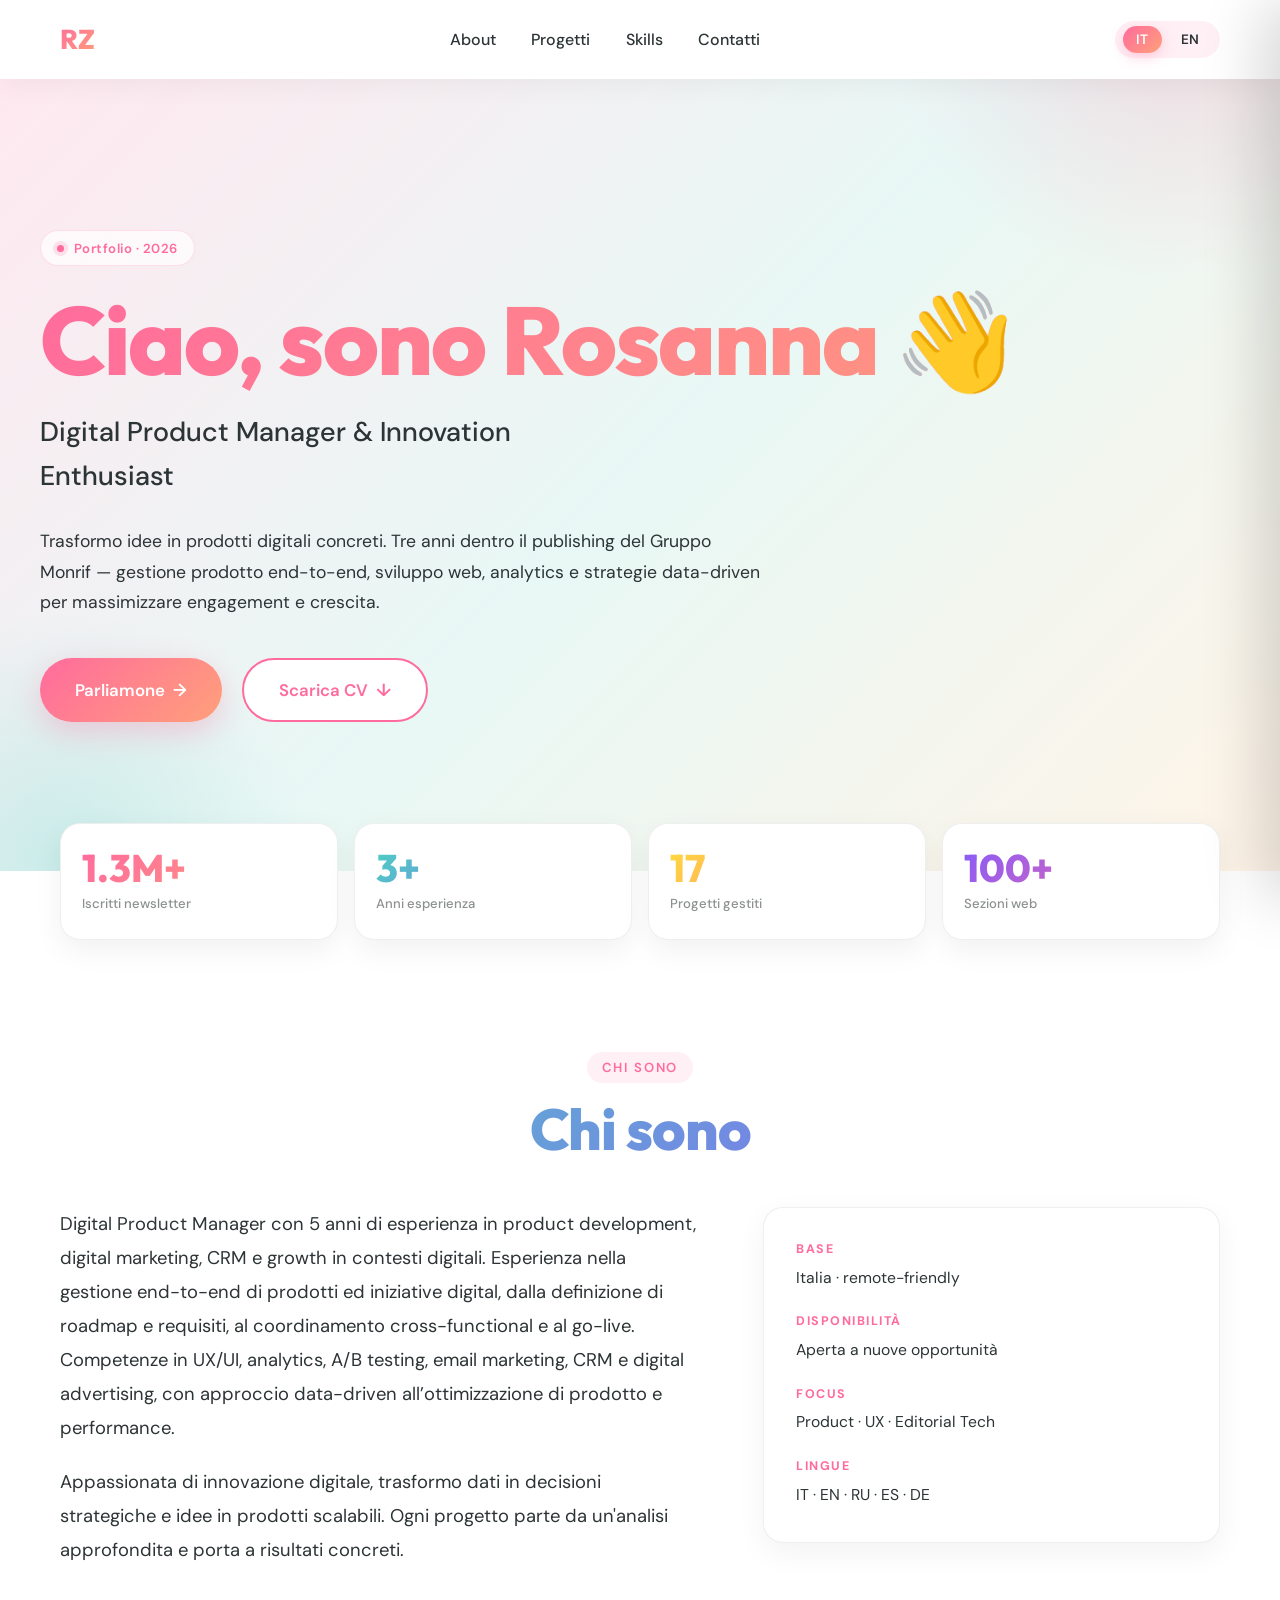
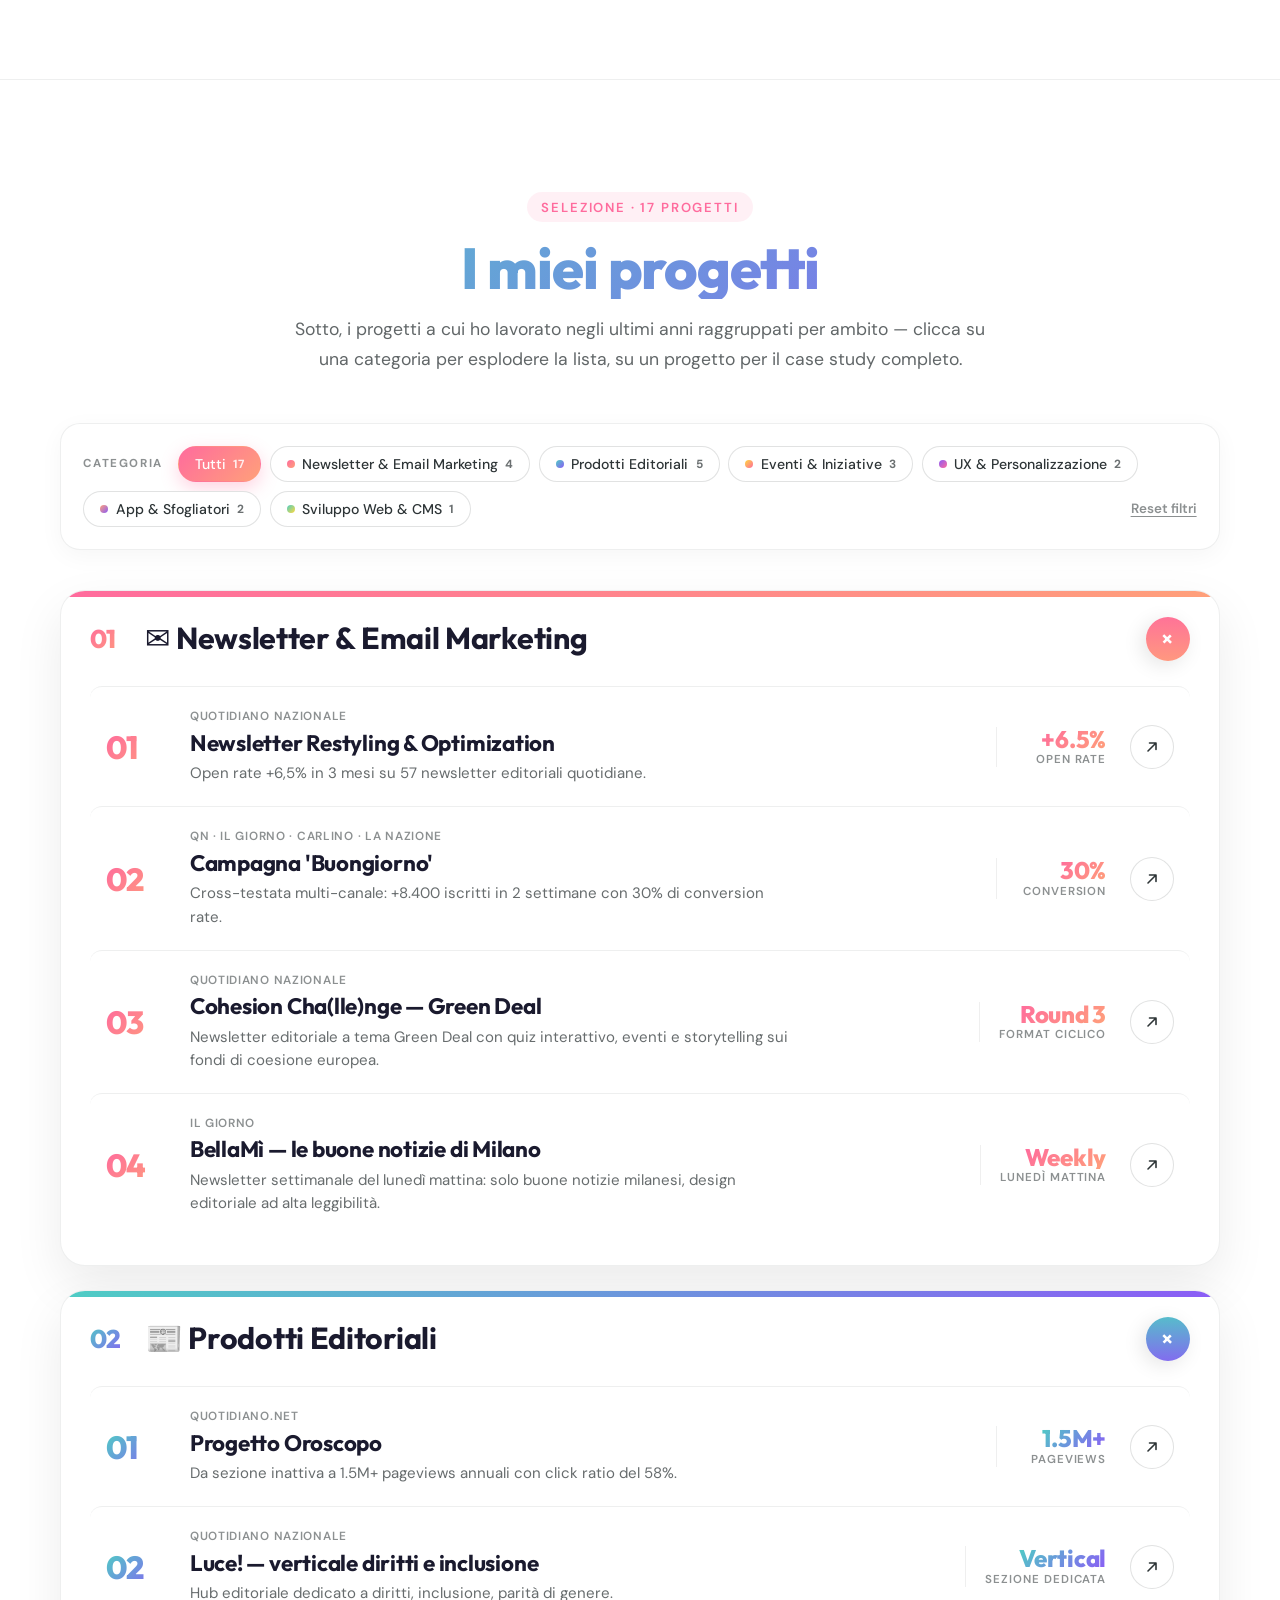
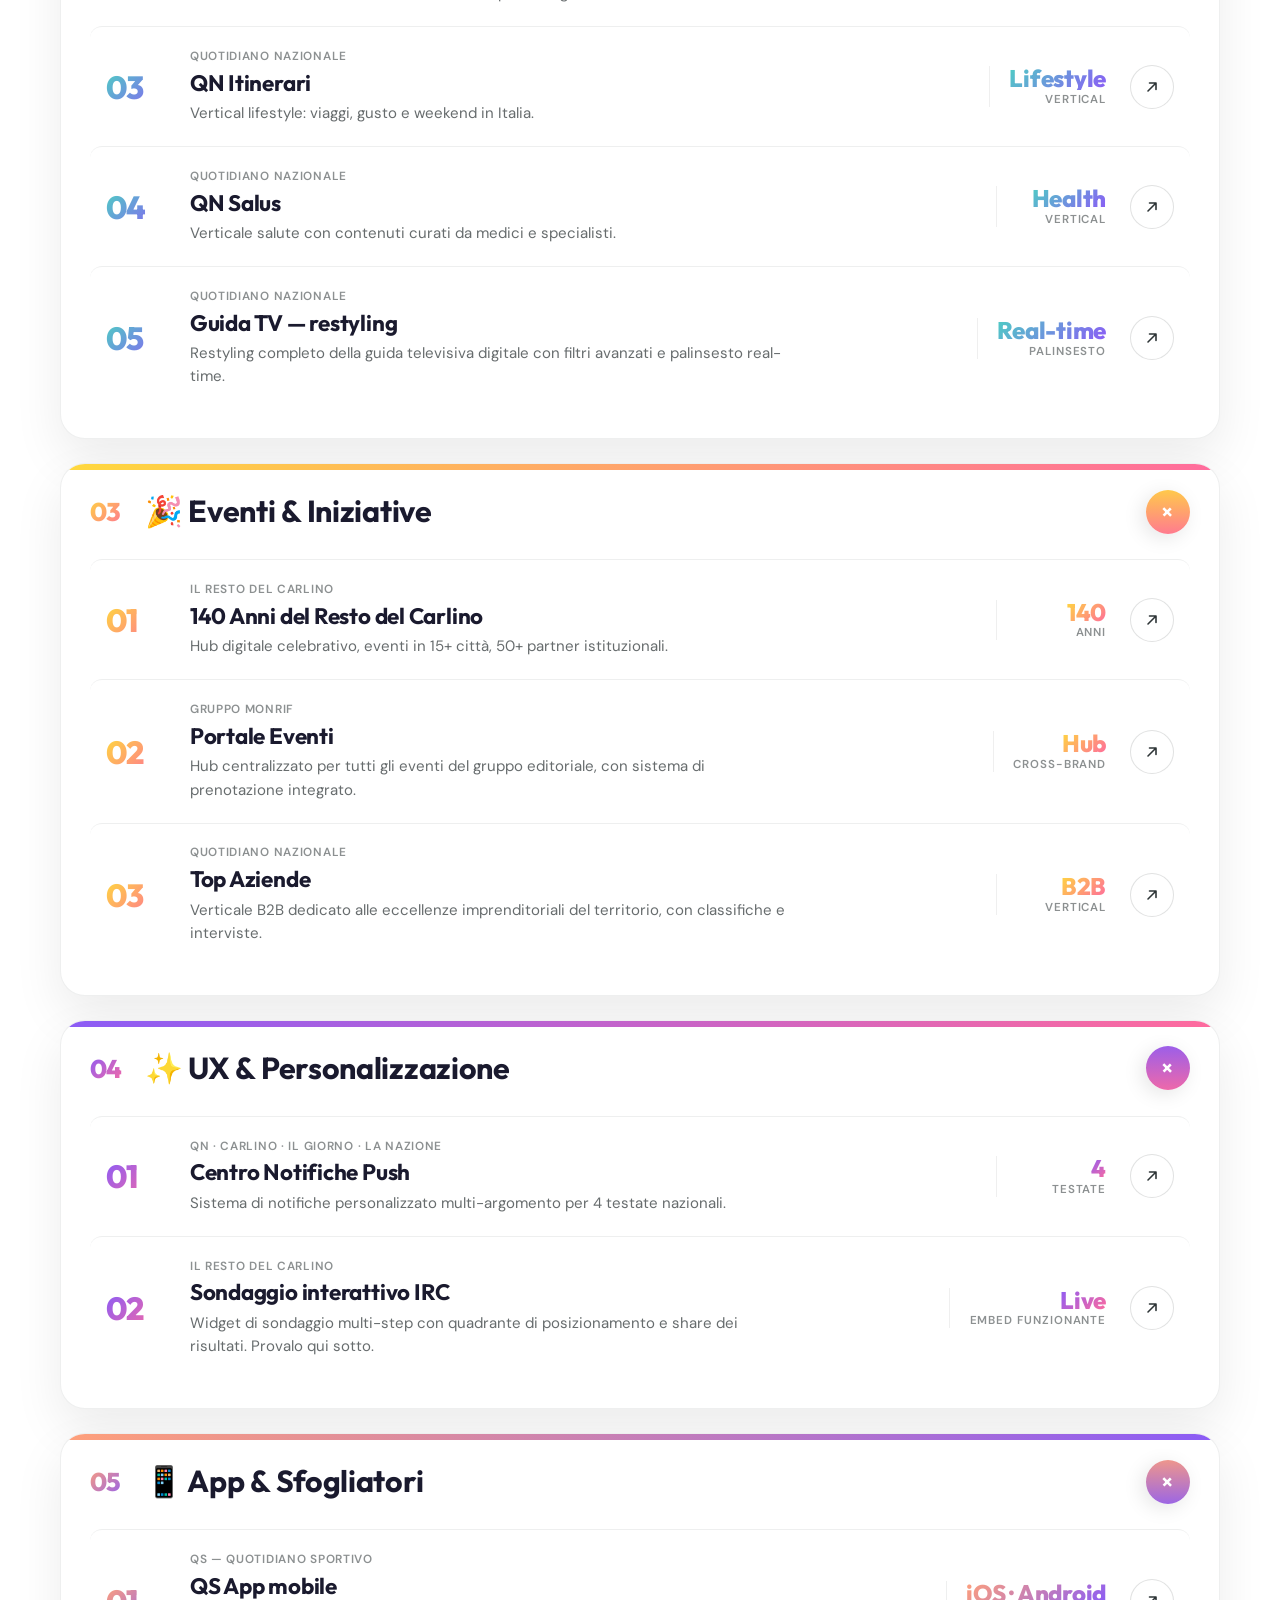
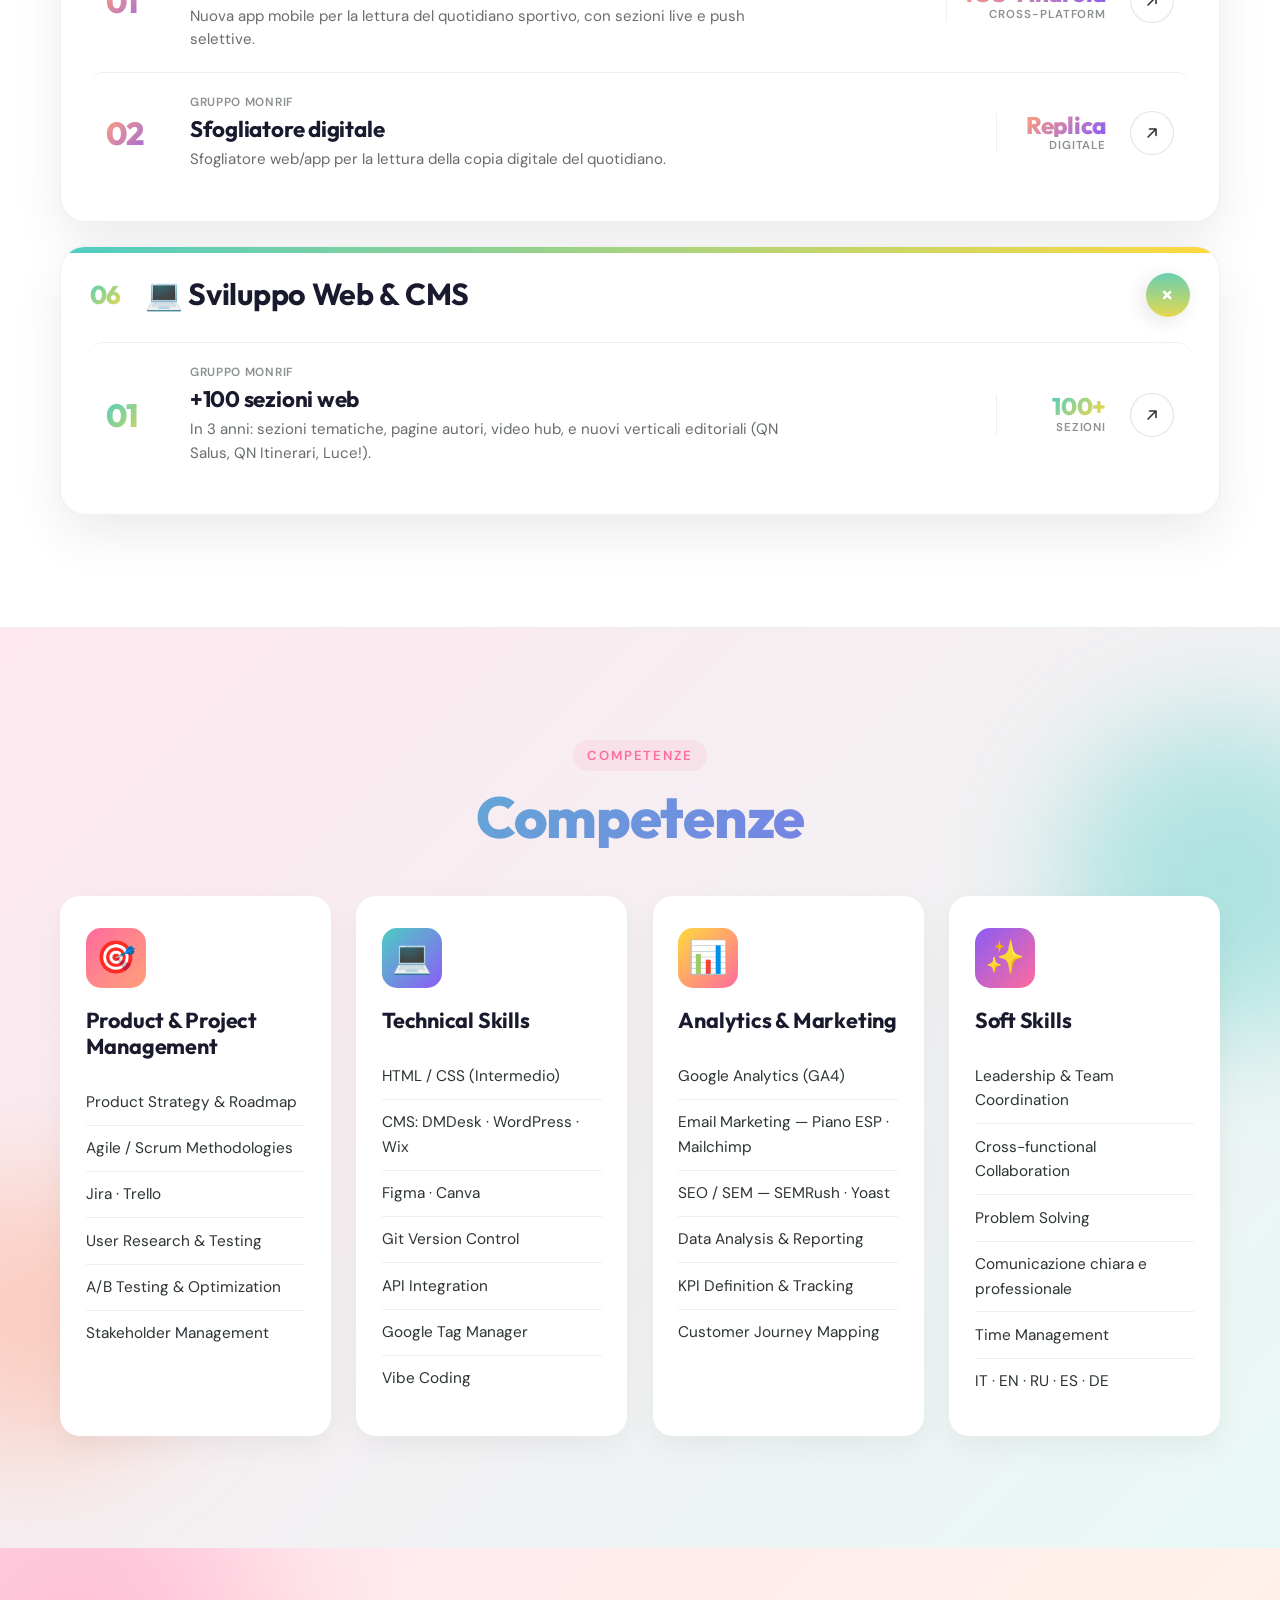
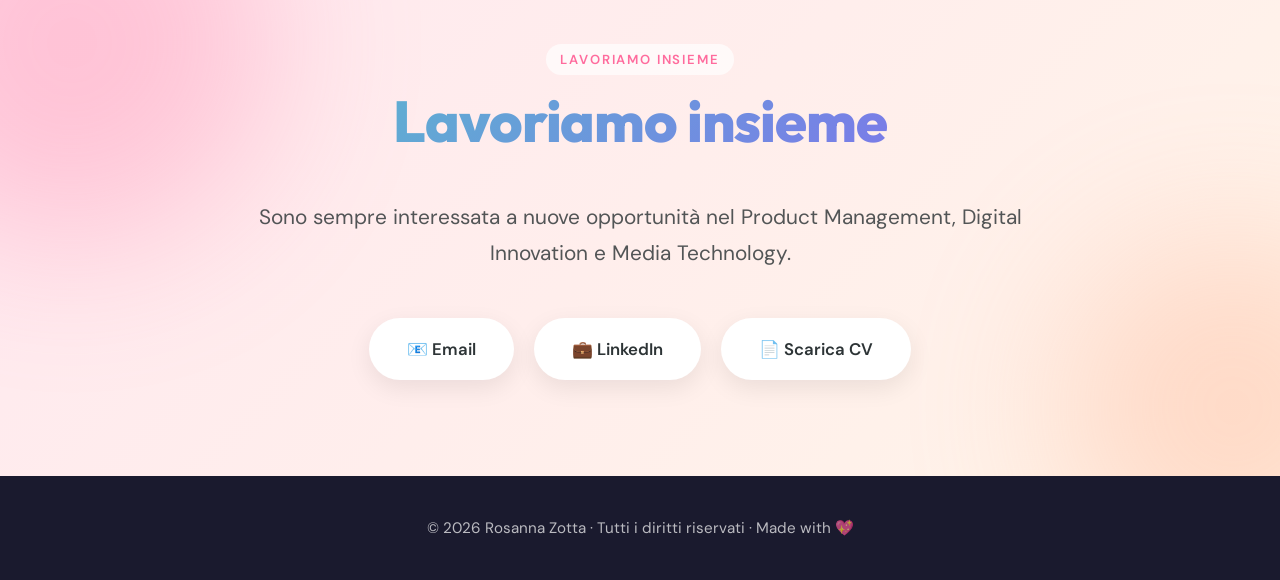
==== commit d65d6d57: "Update index.html" ====
--- a/index.html
+++ b/index.html
@@ -3,8 +3,8 @@
 <head>
   <meta charset="UTF-8">
   <meta name="viewport" content="width=device-width, initial-scale=1.0">
-  <title>Rosanna Zotta — Digital Product Manager Junior</title>
-  <meta name="description" content="Portfolio di Rosanna Zotta — Digital Product Manager Junior. Tre anni di publishing digitale al Gruppo Monrif: newsletter, prodotti editoriali, UX, app, eventi.">
+  <title>Rosanna Zotta — Digital Product Manager</title>
+  <meta name="description" content="Portfolio di Rosanna Zotta — Digital Product Manager | Product, UX & Growth.">
   <link rel="preconnect" href="https://fonts.googleapis.com">
   <link rel="preconnect" href="https://fonts.gstatic.com" crossorigin>
   <link href="https://fonts.googleapis.com/css2?family=DM+Sans:wght@400;500;700&family=Outfit:wght@400;500;600;700;800&display=swap" rel="stylesheet">
@@ -39,7 +39,7 @@
     <div class="hero-inner">
       <span class="hero-eyebrow" id="hero-eyebrow">Portfolio · 2026</span>
       <h1 class="hero-name" id="hero-name">Ciao, sono Rosanna <em class="hero-wave">👋</em></h1>
-      <p class="hero-role" id="hero-role">Digital Product Manager Junior &amp; Innovation Enthusiast</p>
+      <p class="hero-role" id="hero-role">Digital Product Manager &amp; Innovation Enthusiast</p>
       <p class="hero-intro" id="hero-intro"></p>
       <div class="hero-cta">
         <a href="#contact" class="btn btn-primary" id="hero-cta-talk">
